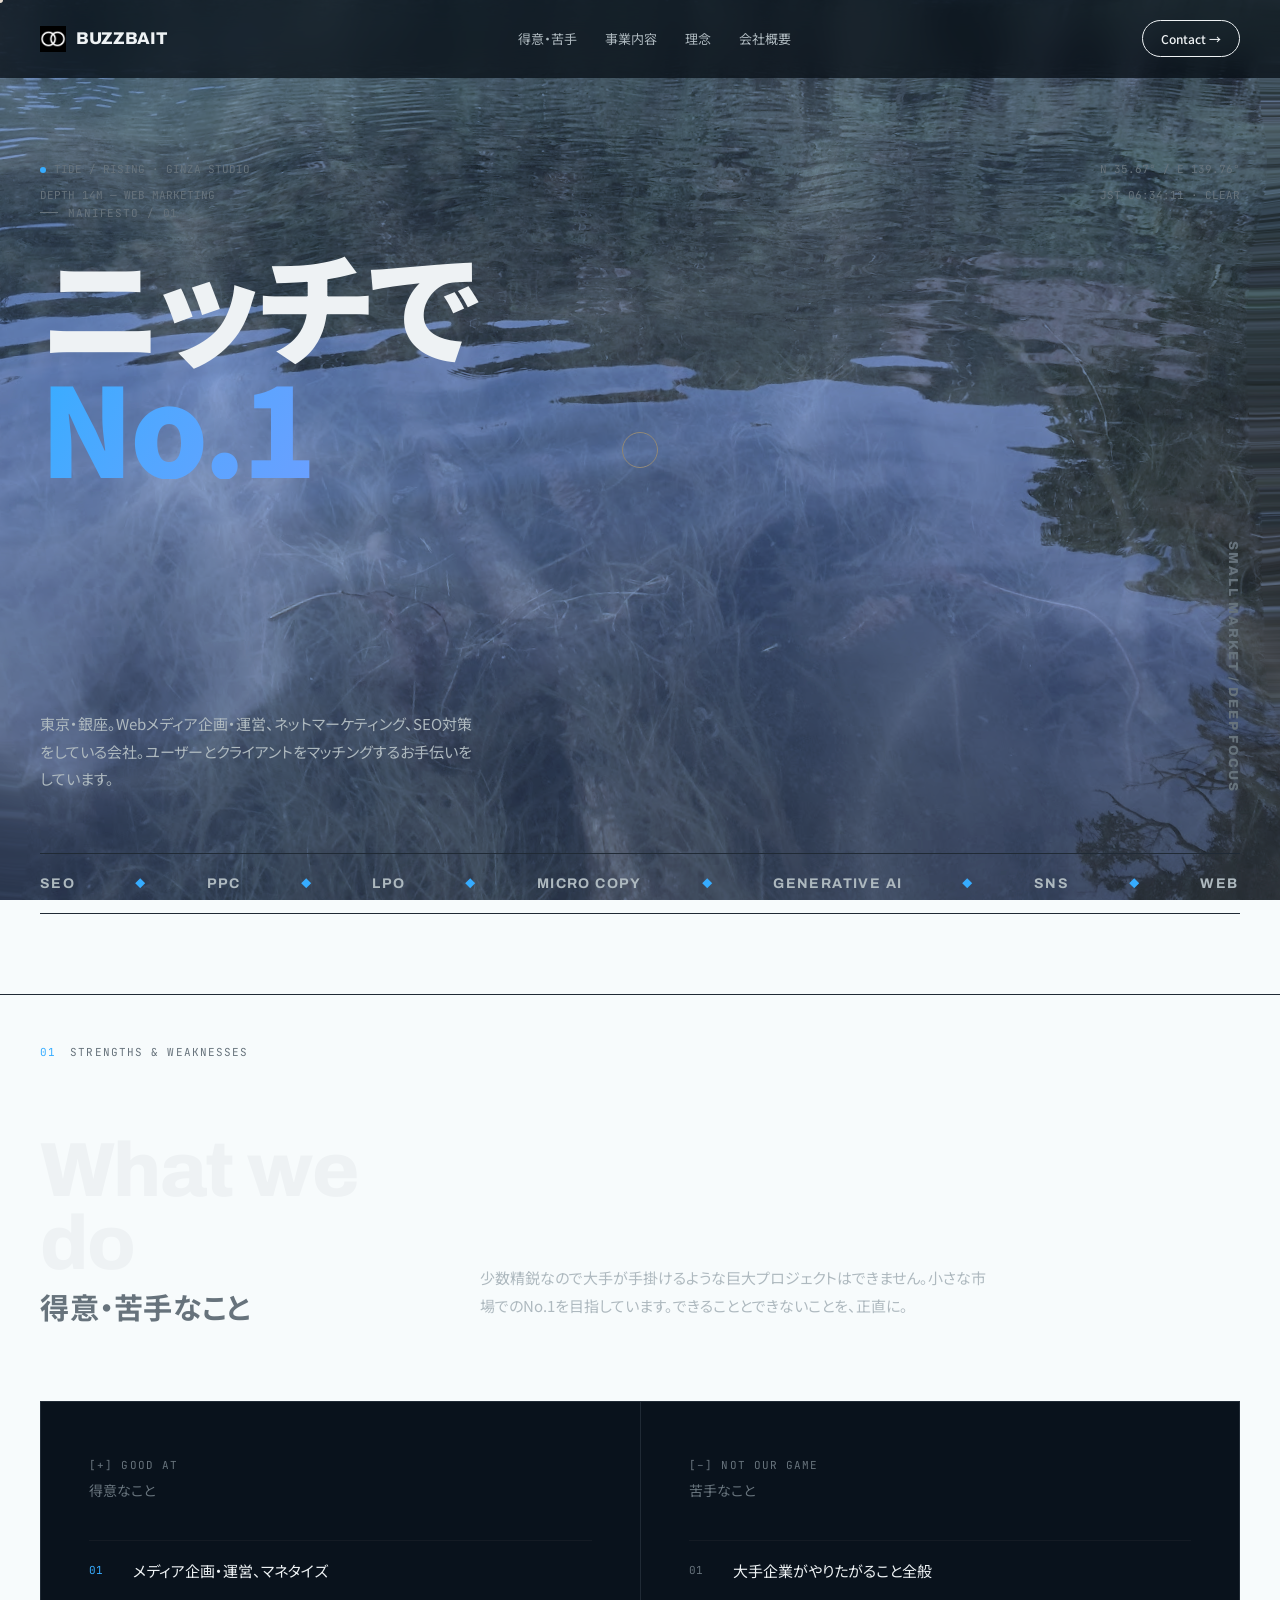
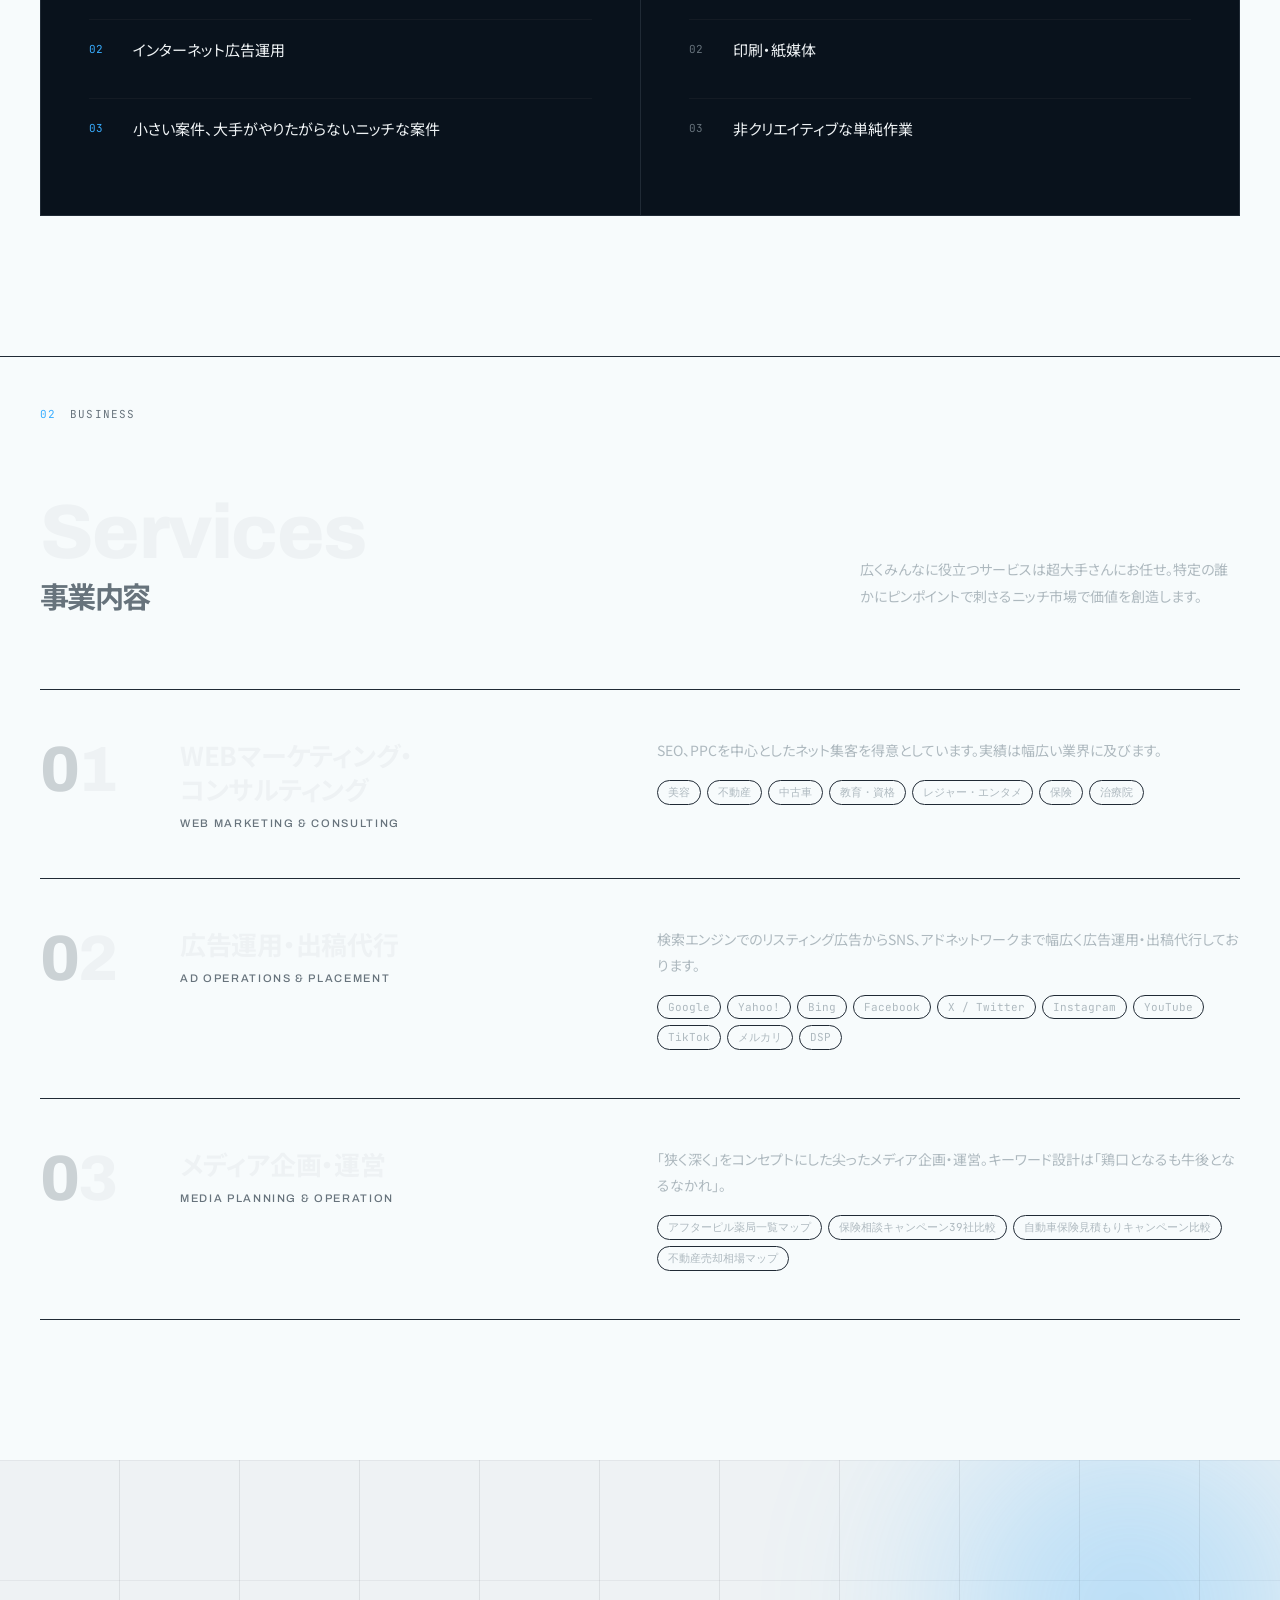
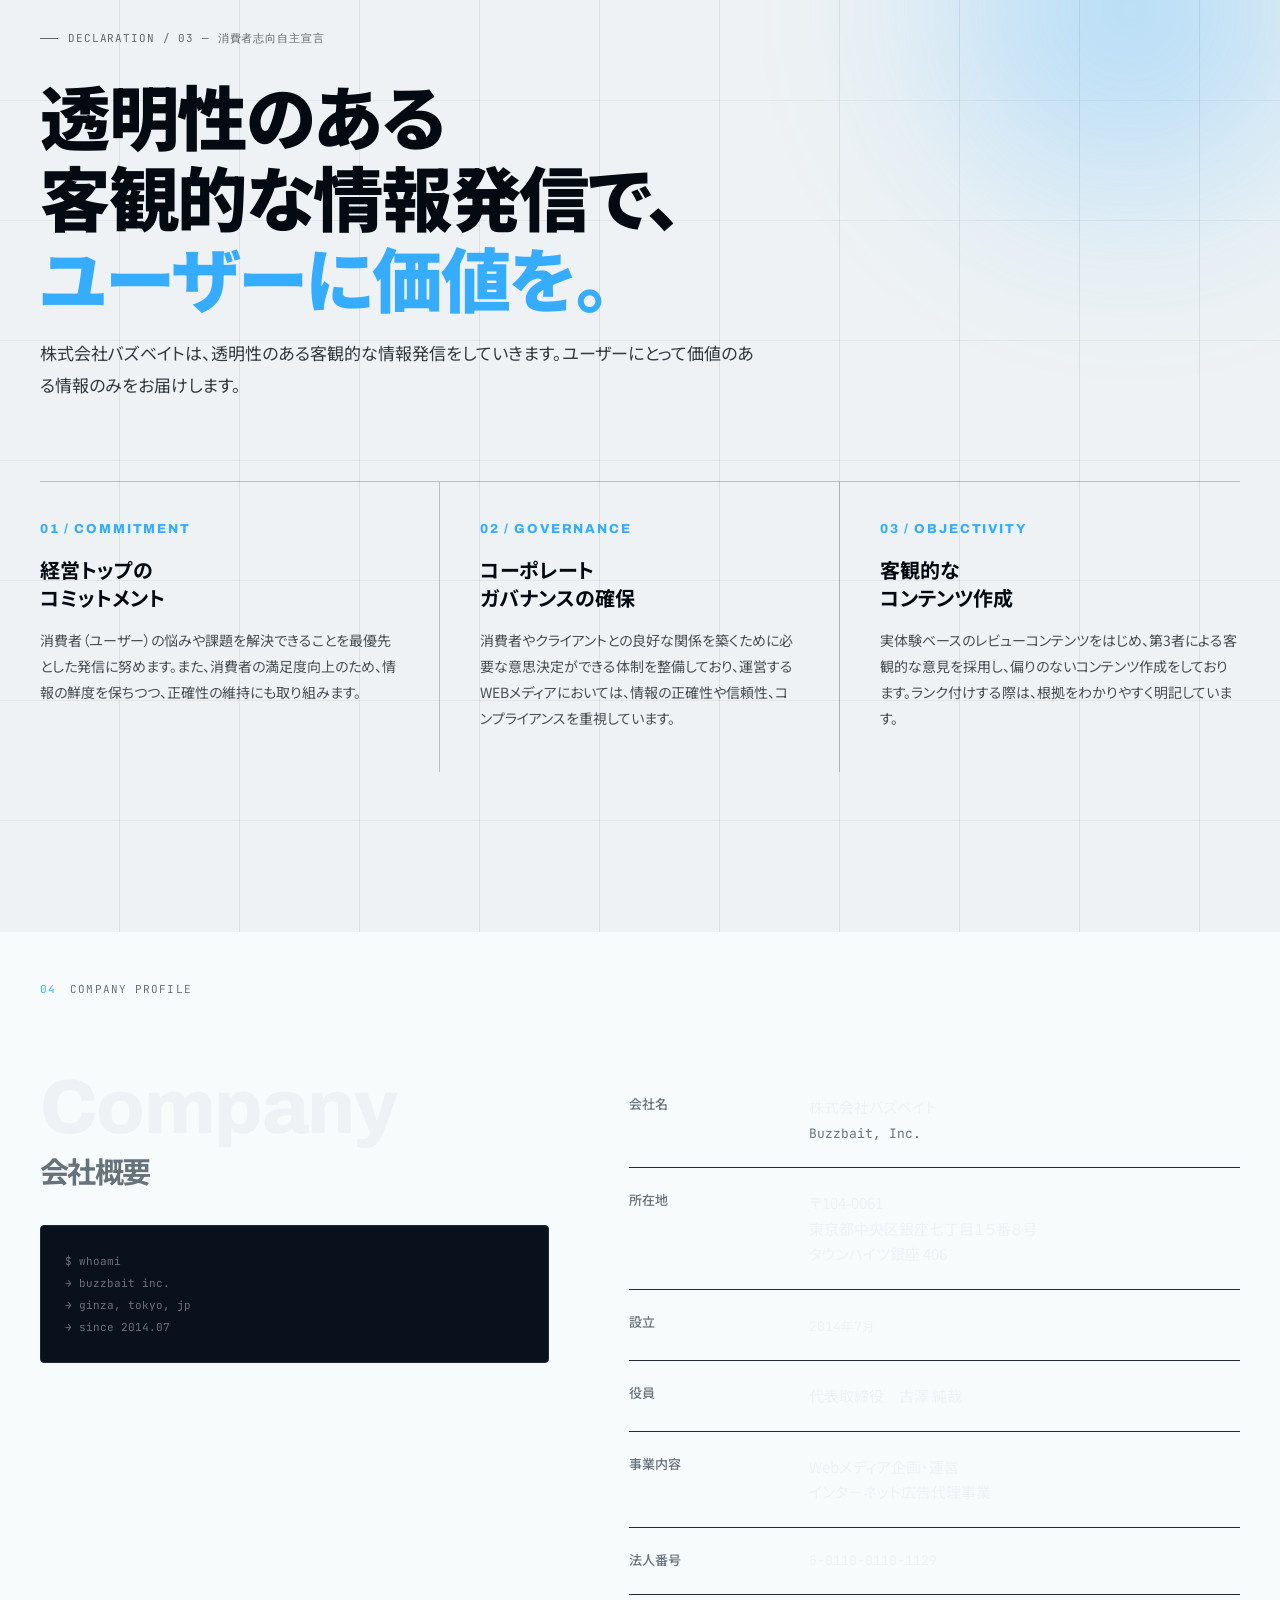
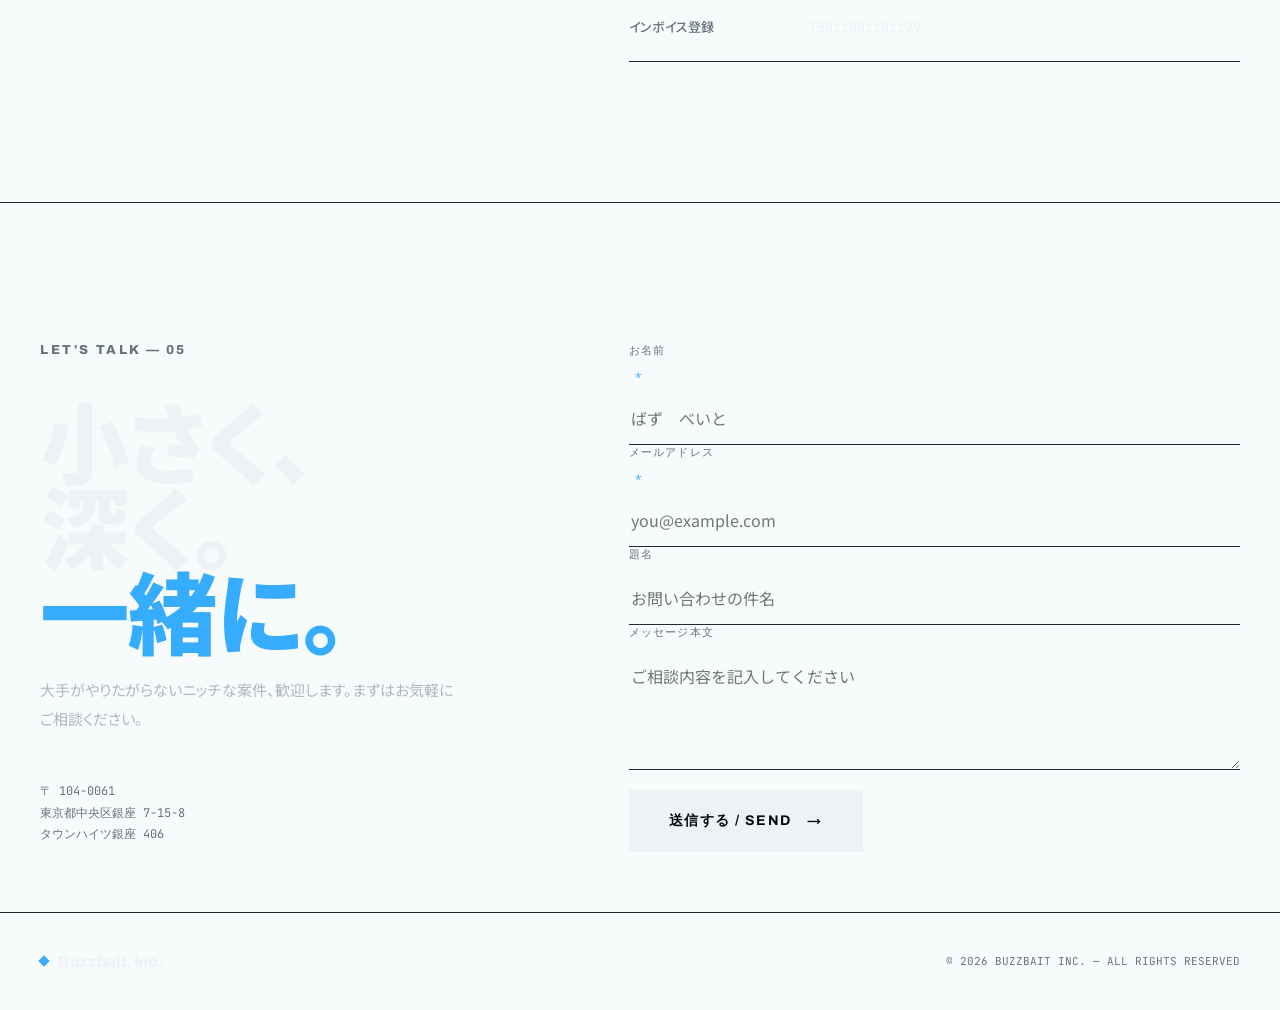
==== index.html @ 548328c2 "Wire contact form to Formspree endpoint maqabokr https://claude.ai/code/session_01EbtkpLdrrq4FCT3Zue" ====
<!doctype html>
<html lang="ja">
<head>
<meta charset="utf-8">
<meta name="viewport" content="width=device-width, initial-scale=1">
<title>株式会社バズベイト | ニッチでNo.1。— 銀座のWebマーケティング会社</title>
<meta name="description" content="株式会社バズベイト（buzzbait, inc.）は東京・銀座のWebマーケティング会社。SEO・PPC・ネット広告運用・メディア企画運営を中心に、大手が手掛けないニッチ市場での『No.1』を目指します。">
<meta name="keywords" content="株式会社バズベイト,buzzbait,Webマーケティング,SEO,PPC,ネット広告,メディア運営,銀座,東京">
<meta name="author" content="株式会社バズベイト">
<meta name="theme-color" content="#0b1738">
<meta name="format-detection" content="telephone=no">
<meta name="robots" content="index, follow">
<link rel="canonical" href="https://buzzbait.co.jp/">
<link rel="stylesheet" href="styles.css">
<link rel="icon" type="image/png" href="assets/favicon.png">
<link rel="apple-touch-icon" href="assets/favicon.png">

<!-- Open Graph / Twitter -->
<meta property="og:type" content="website">
<meta property="og:site_name" content="株式会社バズベイト">
<meta property="og:title" content="株式会社バズベイト | ニッチでNo.1。">
<meta property="og:description" content="東京・銀座のWebマーケティング会社。SEO・PPC・メディア企画運営でニッチ市場のNo.1を目指します。">
<meta property="og:url" content="https://buzzbait.co.jp/">
<meta property="og:image" content="https://buzzbait.co.jp/assets/og-image.png">
<meta property="og:image:width" content="1200">
<meta property="og:image:height" content="630">
<meta property="og:locale" content="ja_JP">
<meta name="twitter:card" content="summary_large_image">
<meta name="twitter:title" content="株式会社バズベイト | ニッチでNo.1。">
<meta name="twitter:description" content="東京・銀座のWebマーケティング会社。SEO・PPC・メディア企画運営でニッチ市場のNo.1を目指します。">
<meta name="twitter:image" content="https://buzzbait.co.jp/assets/og-image.png">

<!-- JSON-LD: Organization -->
<script type="application/ld+json">
{
  "@context": "https://schema.org",
  "@type": "Organization",
  "name": "株式会社バズベイト",
  "alternateName": "buzzbait, inc.",
  "url": "https://buzzbait.co.jp/",
  "logo": "https://buzzbait.co.jp/assets/favicon.png",
  "image": "https://buzzbait.co.jp/assets/og-image.png",
  "description": "東京・銀座のWebマーケティング会社。SEO・PPC・ネット広告運用・メディア企画運営を中心に、ニッチ市場でのNo.1を目指す。",
  "foundingDate": "2014-07",
  "address": {
    "@type": "PostalAddress",
    "streetAddress": "銀座7-15-8 タウンハイツ銀座 406",
    "addressLocality": "中央区",
    "addressRegion": "東京都",
    "postalCode": "104-0061",
    "addressCountry": "JP"
  }
}
</script>

<template id="__bundler_thumbnail" data-bg-color="#0b1738">
  <svg viewBox="0 0 1200 800" xmlns="http://www.w3.org/2000/svg">
    <rect width="1200" height="800" fill="#0b1738"/>
    <text x="600" y="380" text-anchor="middle" font-family="system-ui, sans-serif" font-weight="900" font-size="180" fill="#ffffff" letter-spacing="-6">ニッチで</text>
    <text x="600" y="560" text-anchor="middle" font-family="system-ui, sans-serif" font-weight="900" font-size="200" fill="#5b8cff" letter-spacing="-6">No.1</text>
    <rect x="540" y="620" width="120" height="4" fill="#5b8cff"/>
  </svg>
</template>
</head>
<body data-theme="blue" data-mode="light">

<!-- Water surface backdrop -->
<div class="backdrop"></div>
<canvas id="water"></canvas>

<script>
const TWEAK_DEFAULTS = /*EDITMODE-BEGIN*/{
  "theme": "blue",
  "mode": "dark"
}/*EDITMODE-END*/;
document.body.dataset.theme = TWEAK_DEFAULTS.theme;
document.body.dataset.mode = TWEAK_DEFAULTS.mode;
</script>

<!-- Cursor -->
<div class="cursor-dot" id="cursorDot"></div>
<div class="cursor-ring" id="cursorRing"></div>
<div class="progress" id="progress"></div>

<!-- Nav -->
<nav class="nav" id="nav">
  <a href="#" class="nav-brand" data-hover>
    <img src="assets/favicon.png" alt="" class="nav-logo">
    <span>BUZZBAIT</span>
  </a>
  <div class="nav-links">
    <a href="#strength" data-hover>得意・苦手</a>
    <a href="#business" data-hover>事業内容</a>
    <a href="#declaration" data-hover>理念</a>
    <a href="#company" data-hover>会社概要</a>
  </div>
  <a href="#contact" class="nav-cta" data-hover>Contact →</a>
</nav>

<!-- Hero -->
<section class="hero" id="top">
  <div class="hero-grid" id="heroGrid"></div>
  <div class="float-shape ring" style="top:18%;right:8%" data-speed="0.3"></div>
  <div class="float-shape plus" style="top:30%;left:6%;animation:floatY 8s ease-in-out infinite"></div>
  <div class="float-shape square" style="bottom:22%;right:14%;animation:spin 30s linear infinite" data-speed="0.5"></div>
  <div class="float-shape dot" style="top:70%;left:12%" data-speed="0.7"></div>

  <div class="hero-top">
    <div class="hero-meta">
      <div><span class="blink"></span>TIDE / RISING · GINZA STUDIO</div>
      <div style="margin-top:6px">DEPTH 14M — WEB MARKETING</div>
    </div>
    <div class="hero-meta" style="text-align:right">
      <div>N 35.67° / E 139.76°</div>
      <div style="margin-top:6px"><span id="clock">—</span> · CLEAR</div>
    </div>
  </div>

  <div class="hero-title-wrap">
    <h1 class="visually-hidden">株式会社バズベイト — ニッチでNo.1の銀座Webマーケティング会社</h1>
    <div class="eyebrow">MANIFESTO / 01</div>
    <div class="hero-title" aria-hidden="true">
      <span class="line"><span class="line-inner">ニッチで</span></span>
      <span class="line"><span class="line-inner"><span class="accent-mark">No.1</span></span></span>
    </div>
    <div class="hero-sub">
      <p>東京・銀座。Webメディア企画・運営、ネットマーケティング、SEO対策をしている会社。ユーザーとクライアントをマッチングするお手伝いをしています。</p>
      <div class="tag">SMALL MARKET / DEEP FOCUS</div>
    </div>
  </div>

  <div class="hero-marquee">
    <div class="marquee-track">
      <span>SEO</span><span>PPC</span><span>LPO</span><span>Micro Copy</span><span>Generative AI</span><span>SNS</span><span>Web Marketing</span><span>Media Planning</span><span>Content Strategy</span><span>Niche Market</span><span>SEO</span><span>PPC</span><span>LPO</span><span>Micro Copy</span><span>Generative AI</span><span>SNS</span><span>Web Marketing</span><span>Media Planning</span><span>Content Strategy</span><span>Niche Market</span>
    </div>
  </div>
</section>

<!-- Strength / Weakness -->
<section class="sw" id="strength">
  <div class="section-label"><span class="num">01</span><span>STRENGTHS &amp; WEAKNESSES</span></div>
  <div class="wrap">
    <div class="sw-head reveal">
      <h2>What we do<span class="jp">得意・苦手なこと</span></h2>
      <p class="sw-intro">少数精鋭なので大手が手掛けるような巨大プロジェクトはできません。小さな市場でのNo.1を目指しています。できることとできないことを、正直に。</p>
    </div>

    <div class="sw-grid reveal">
      <div class="sw-card good">
        <h3><span class="label">[+] GOOD AT</span></h3>
        <div class="jp-title">得意なこと</div>
        <ul>
          <li><span class="n">01</span><span>メディア企画・運営、マネタイズ</span></li>
          <li><span class="n">02</span><span>インターネット広告運用</span></li>
          <li><span class="n">03</span><span>小さい案件、大手がやりたがらないニッチな案件</span></li>
        </ul>
      </div>
      <div class="sw-card bad">
        <h3><span class="label">[–] NOT OUR GAME</span></h3>
        <div class="jp-title">苦手なこと</div>
        <ul>
          <li><span class="n">01</span><span>大手企業がやりたがること全般</span></li>
          <li><span class="n">02</span><span>印刷・紙媒体</span></li>
          <li><span class="n">03</span><span>非クリエイティブな単純作業</span></li>
        </ul>
      </div>
    </div>
  </div>
</section>

<!-- Business -->
<section class="biz" id="business">
  <div class="float-shape ring" style="top:15%;right:5%;width:180px;height:180px;animation:spin 40s linear infinite" data-speed="0.4"></div>
  <div class="float-shape plus" style="bottom:12%;left:8%;animation:floatY 10s ease-in-out infinite"></div>
  <div class="section-label"><span class="num">02</span><span>BUSINESS</span></div>
  <div class="wrap">
    <div class="biz-head reveal">
      <h2>Services<span class="jp">事業内容</span></h2>
      <p style="max-width:380px;font-size:14px;line-height:1.9;color:var(--fg-soft)">
        広くみんなに役立つサービスは超大手さんにお任せ。特定の誰かにピンポイントで刺さるニッチ市場で価値を創造します。
      </p>
    </div>

    <div class="biz-list">
      <div class="biz-item reveal" data-hover>
        <div class="biz-num">1</div>
        <div class="biz-title">WEBマーケティング・<br>コンサルティング<span class="en-sub">Web Marketing & Consulting</span></div>
        <div>
          <div class="biz-desc">SEO、PPCを中心としたネット集客を得意としています。実績は幅広い業界に及びます。</div>
          <div class="biz-tags">
            <span>美容</span><span>不動産</span><span>中古車</span><span>教育・資格</span><span>レジャー・エンタメ</span><span>保険</span><span>治療院</span>
          </div>
        </div>
      </div>

      <div class="biz-item reveal" data-hover>
        <div class="biz-num">2</div>
        <div class="biz-title">広告運用・出稿代行<span class="en-sub">Ad Operations & Placement</span></div>
        <div>
          <div class="biz-desc">検索エンジンでのリスティング広告からSNS、アドネットワークまで幅広く広告運用・出稿代行しております。</div>
          <div class="biz-tags">
            <span>Google</span><span>Yahoo!</span><span>Bing</span><span>Facebook</span><span>X / Twitter</span><span>Instagram</span><span>YouTube</span><span>TikTok</span><span>メルカリ</span><span>DSP</span>
          </div>
        </div>
      </div>

      <div class="biz-item reveal" data-hover>
        <div class="biz-num">3</div>
        <div class="biz-title">メディア企画・運営<span class="en-sub">Media Planning & Operation</span></div>
        <div>
          <div class="biz-desc">「狭く深く」をコンセプトにした尖ったメディア企画・運営。キーワード設計は<em style="font-style:normal">「鶏口となるも牛後となるなかれ」</em>。</div>
          <div class="biz-tags">
            <a class="biz-tag-link" href="https://afterpill-map.jp/" target="_blank" rel="noopener">アフターピル薬局一覧マップ</a><a class="biz-tag-link" href="https://hoken-soudan-campaign.jp/" target="_blank" rel="noopener">保険相談キャンペーン39社比較</a><a class="biz-tag-link" href="https://jidousha-hoken-campaign.jp/" target="_blank" rel="noopener">自動車保険見積もりキャンペーン比較</a><a class="biz-tag-link" href="https://baikyaku-soba-map.jp/" target="_blank" rel="noopener">不動産売却相場マップ</a>
          </div>
        </div>
      </div>
    </div>
  </div>
</section>

<!-- Declaration -->
<section class="decl" id="declaration">
  <div class="decl-blob"></div>
  <div class="decl-lines"></div>
  <div class="wrap" style="position:relative;z-index:2">
    <div class="eyebrow decl-eyebrow">DECLARATION / 03 — 消費者志向自主宣言</div>
    <h2>透明性のある<br>客観的な情報発信で、<br><em>ユーザーに価値を。</em></h2>
    <p class="decl-lead">株式会社バズベイトは、透明性のある客観的な情報発信をしていきます。ユーザーにとって価値のある情報のみをお届けします。</p>

    <div class="decl-grid">
      <div class="decl-item reveal">
        <div class="num">01 / COMMITMENT</div>
        <h3>経営トップの<br>コミットメント</h3>
        <p>消費者（ユーザー）の悩みや課題を解決できることを最優先とした発信に努めます。また、消費者の満足度向上のため、情報の鮮度を保ちつつ、正確性の維持にも取り組みます。</p>
      </div>
      <div class="decl-item reveal">
        <div class="num">02 / GOVERNANCE</div>
        <h3>コーポレート<br>ガバナンスの確保</h3>
        <p>消費者やクライアントとの良好な関係を築くために必要な意思決定ができる体制を整備しており、運営するWEBメディアにおいては、情報の正確性や信頼性、コンプライアンスを重視しています。</p>
      </div>
      <div class="decl-item reveal">
        <div class="num">03 / OBJECTIVITY</div>
        <h3>客観的な<br>コンテンツ作成</h3>
        <p>実体験ベースのレビューコンテンツをはじめ、第3者による客観的な意見を採用し、偏りのないコンテンツ作成をしております。ランク付けする際は、根拠をわかりやすく明記しています。</p>
      </div>
    </div>
  </div>
</section>

<!-- Company -->
<section class="comp" id="company">
  <div class="section-label"><span class="num">04</span><span>COMPANY PROFILE</span></div>
  <div class="comp-left">
    <h2>Company<span class="jp">会社概要</span></h2>
    <div class="comp-mono">
      $ whoami<br>
      → buzzbait inc.<br>
      → ginza, tokyo, jp<br>
      → since 2014.07
    </div>
  </div>
  <div class="comp-right">
    <table class="comp-table">
      <tr><th>会社名</th><td>株式会社バズベイト<br><span class="en-code" style="color:var(--fg-mute)">Buzzbait, Inc.</span></td></tr>
      <tr><th>所在地</th><td>〒104-0061<br>東京都中央区銀座七丁目１５番８号<br>タウンハイツ銀座 406</td></tr>
      <tr><th>設立</th><td><span class="en-code">2014年7月</span></td></tr>
      <tr><th>役員</th><td>代表取締役　古澤 純哉</td></tr>
      <tr><th>事業内容</th><td>Webメディア企画・運営<br>インターネット広告代理事業</td></tr>
      <tr><th>法人番号</th><td class="en-code">5-0110-0110-1129</td></tr>
      <tr><th>インボイス登録</th><td class="en-code">T5011001101129</td></tr>
    </table>
  </div>
</section>

<!-- Contact -->
<section class="contact" id="contact">
  <div class="contact-inner">
    <div class="contact-left">
      <div class="en-kicker">LET'S TALK — 05</div>
      <h2>小さく、<br>深く。<br><em>一緒に。</em></h2>
      <p>大手がやりたがらないニッチな案件、歓迎します。まずはお気軽にご相談ください。</p>
      <div class="address">
        〒 104-0061<br>
        東京都中央区銀座 7-15-8<br>
        タウンハイツ銀座 406
      </div>
    </div>
    <div class="contact-right">
      <form id="contactForm" class="row" action="https://formspree.io/f/maqabokr" method="POST">
        <label>お名前<span class="req">*</span><input type="text" name="name" required placeholder="ばず　べいと"></label>
        <label>メールアドレス<span class="req">*</span><input type="email" name="email" required placeholder="you@example.com"></label>
        <label>題名<input type="text" name="subject" placeholder="お問い合わせの件名"></label>
        <label>メッセージ本文<textarea name="message" placeholder="ご相談内容を記入してください"></textarea></label>
        <button type="submit" data-hover><span>送信する / Send</span><span class="arrow">→</span></button>
      </form>
    </div>
  </div>
</section>

<footer>
  <div class="f-brand"><span class="dot"></span>Buzzbait, Inc.</div>
  <div class="f-meta">© 2026 BUZZBAIT INC. — ALL RIGHTS RESERVED</div>
</footer>

<!-- Tweaks Panel -->
<div class="tweaks" id="tweaks">
  <h4>Tweaks <span class="close" id="tweakClose">✕</span></h4>
  <div class="group">
    <div class="group-title">Color Theme</div>
    <div class="theme-swatches">
      <button class="theme-swatch active" data-theme="blue" data-hover>
        <div class="sw-color" style="background:oklch(0.55 0.16 245)"></div>
        Blue
      </button>
      <button class="theme-swatch" data-theme="teal" data-hover>
        <div class="sw-color" style="background:oklch(0.6 0.13 190)"></div>
        Teal
      </button>
      <button class="theme-swatch" data-theme="graphite" data-hover>
        <div class="sw-color" style="background:oklch(0.78 0.17 130)"></div>
        Lime
      </button>
    </div>
  </div>
  <div class="group">
    <div class="group-title">Mode</div>
    <div class="mode-toggle">
      <button class="active" data-mode="light" data-hover>Light</button>
      <button data-mode="dark" data-hover>Dark</button>
    </div>
  </div>
</div>

<script>
// Cursor follow
const dot = document.getElementById('cursorDot');
const ring = document.getElementById('cursorRing');
let mx = innerWidth/2, my = innerHeight/2, rx = mx, ry = my;
addEventListener('mousemove', e => {
  mx = e.clientX; my = e.clientY;
  dot.style.transform = `translate(${mx}px, ${my}px) translate(-50%,-50%)`;
});
function tick() {
  rx += (mx - rx) * 0.18;
  ry += (my - ry) * 0.18;
  ring.style.transform = `translate(${rx}px, ${ry}px) translate(-50%,-50%)`;
  requestAnimationFrame(tick);
}
tick();
document.addEventListener('mouseover', e => {
  if (e.target.closest('[data-hover]')) ring.classList.add('hover');
});
document.addEventListener('mouseout', e => {
  if (e.target.closest('[data-hover]')) ring.classList.remove('hover');
});

// Nav scrolled state + progress + parallax
const nav = document.getElementById('nav');
const progress = document.getElementById('progress');
const heroGrid = document.getElementById('heroGrid');
const parallaxEls = document.querySelectorAll('[data-speed]');
addEventListener('scroll', () => {
  nav.classList.toggle('scrolled', scrollY > 20);
  const p = scrollY / (document.body.scrollHeight - innerHeight);
  progress.style.transform = `scaleX(${p})`;
  if (heroGrid) heroGrid.style.transform = `translateY(${scrollY * 0.3}px)`;
  parallaxEls.forEach(el => {
    const s = parseFloat(el.dataset.speed) || 0.3;
    el.style.transform = `translateY(${-scrollY * s}px)`;
  });
}, { passive: true });

// Mouse parallax for blobs
const blobs = document.querySelectorAll('.blob');
addEventListener('mousemove', e => {
  const nx = (e.clientX / innerWidth - 0.5);
  const ny = (e.clientY / innerHeight - 0.5);
  blobs.forEach((b, i) => {
    const depth = (i + 1) * 30;
    b.style.translate = `${nx * depth}px ${ny * depth}px`;
  });
});

// ====== Photo-realistic water surface (WebGL) ======
const canvas = document.getElementById('water');
let gl = canvas.getContext('webgl', { alpha: false, premultipliedAlpha: false, preserveDrawingBuffer: false })
       || canvas.getContext('experimental-webgl', { alpha: false, premultipliedAlpha: false, preserveDrawingBuffer: false });
if (!gl) {
  console.warn('WebGL unavailable — using static gradient backdrop');
  canvas.style.display = 'none';
}
if (gl) {
let W = innerWidth, H = innerHeight;

// Mouse + ripple sources for shader
let mouseX = -9999, mouseY = -9999, prevMX = -9999, prevMY = -9999;
const MAX_RIPPLES = 8;
const ripples = [];
function spawnRipple(x, y, strength = 1) {
  ripples.push({ x, y, t: 0, life: 2.5, strength });
  if (ripples.length > MAX_RIPPLES) ripples.shift();
}
let lastSpawn = 0;
addEventListener('mousemove', e => {
  mouseX = e.clientX; mouseY = e.clientY;
  const now = performance.now();
  const d = Math.hypot(e.clientX - prevMX, e.clientY - prevMY);
  if (now - lastSpawn > 130 && d > 6) {
    spawnRipple(e.clientX, e.clientY, Math.min(1, d / 40));
    lastSpawn = now;
  }
  prevMX = e.clientX; prevMY = e.clientY;
}, { passive: true });
addEventListener('mouseleave', () => { mouseX = mouseY = -9999; });
addEventListener('click', e => spawnRipple(e.clientX, e.clientY, 1.6));

// Ambient drops
setInterval(() => {
  if (Math.random() < 0.35) spawnRipple(Math.random() * W, Math.random() * H, 0.3 + Math.random() * 0.3);
}, 1400);

const vsSrc = `
attribute vec2 a;
void main(){ gl_Position = vec4(a, 0.0, 1.0); }
`;

const fsSrc = `
precision highp float;
uniform vec2 uRes;
uniform float uTime;
uniform vec2 uMouse;
uniform vec3 uTint;
uniform float uTintAmount;
uniform float uDarken;
uniform sampler2D uTex;
uniform vec3 uRipples[8];

float hash(vec2 p){ return fract(sin(dot(p, vec2(127.1, 311.7))) * 43758.5453); }
float noise(vec2 p){
  vec2 i = floor(p), f = fract(p);
  float a = hash(i), b = hash(i + vec2(1.0, 0.0));
  float c = hash(i + vec2(0.0, 1.0)), d = hash(i + vec2(1.0, 1.0));
  vec2 u = f*f*(3.0-2.0*f);
  return mix(a, b, u.x) + (c - a) * u.y * (1.0 - u.x) + (d - b) * u.x * u.y;
}
float fbm(vec2 p){
  float v = 0.0, a = 0.5;
  for (int i=0; i<4; i++){ v += a*noise(p); p *= 2.02; a *= 0.5; }
  return v;
}

void main(){
  vec2 uv = gl_FragCoord.xy / uRes.xy;
  vec2 p = (gl_FragCoord.xy - 0.5 * uRes) / min(uRes.x, uRes.y);

  // multi-scale water undulation (domain-warped fbm + slow swell)
  vec2 q = p * 1.3;
  vec2 swirl1 = vec2(
    fbm(q + vec2(uTime * 0.035, 0.0)),
    fbm(q + vec2(0.0, uTime * 0.03) + 17.3)
  );
  vec2 q2 = p * 3.0 + swirl1 * 0.7;
  vec2 swirl2 = vec2(
    fbm(q2 + vec2(uTime * 0.08, uTime * 0.02)),
    fbm(q2 + vec2(uTime * 0.025, uTime * 0.09) + 5.3)
  ) - 0.5;
  float swellX = sin(p.y * 2.2 + uTime * 0.18) + sin(p.y * 4.8 - uTime * 0.11) * 0.4;
  float swellY = cos(p.x * 1.7 - uTime * 0.14) + cos(p.x * 4.2 + uTime * 0.09) * 0.4;
  vec2 flow = swirl2 * 0.055 + vec2(swellX * 0.018, swellY * 0.014);

  // Ripple displacement
  vec2 rippleDisp = vec2(0.0);
  float rippleHi = 0.0;
  for (int i = 0; i < 8; i++){
    vec2 rp = uRipples[i].xy;
    float rt = uRipples[i].z;
    if (rt <= 0.0 || rt >= 2.5) continue;
    vec2 rpUv = (rp - 0.5 * uRes) / min(uRes.x, uRes.y);
    vec2 d = p - rpUv;
    float dist = length(d);
    float radius = rt * 0.3;
    float band = abs(dist - radius);
    float decay = 1.0 - rt / 2.5;
    float wave = sin((dist - radius) * 32.0) * exp(-band * 22.0);
    rippleDisp += normalize(d + vec2(0.0001)) * wave * 0.011 * decay;
    rippleHi += exp(-band * 28.0) * decay * 0.4;
  }

  // Sample photo with displacement (cover-fit)
  float aspect = uRes.x / uRes.y;
  vec2 tuv = uv;
  float texAspect = 1.333;
  if (aspect > texAspect) {
    float h = texAspect / aspect;
    tuv.y = (uv.y - 0.5) * h + 0.5;
  } else {
    float w = aspect / texAspect;
    tuv.x = (uv.x - 0.5) * w + 0.5;
  }
  tuv += flow + rippleDisp * 0.6;
  tuv = clamp(tuv, 0.001, 0.999);

  vec3 col = texture2D(uTex, tuv).rgb;

  // Brand tint
  float lum = dot(col, vec3(0.299, 0.587, 0.114));
  vec3 tinted = mix(col, uTint * (lum * 1.4 + 0.1), uTintAmount);
  col = tinted;

  // Darken for text legibility
  col *= uDarken;

  // Ripple specular
  col += vec3(1.0, 1.0, 1.0) * rippleHi * 0.25;

  // Cursor light pool
  vec2 mp = (uMouse - 0.5 * uRes) / min(uRes.x, uRes.y);
  float md = distance(p, mp);
  col += vec3(0.9, 0.95, 1.0) * exp(-md * 6.0) * 0.08;

  // vignette
  float vig = smoothstep(1.5, 0.5, length(p));
  col *= mix(0.78, 1.0, vig);

  gl_FragColor = vec4(col, 1.0);
}
`;

function compile(type, src){
  const s = gl.createShader(type);
  gl.shaderSource(s, src);
  gl.compileShader(s);
  if (!gl.getShaderParameter(s, gl.COMPILE_STATUS)) console.error(gl.getShaderInfoLog(s));
  return s;
}
const program = gl.createProgram();
gl.attachShader(program, compile(gl.VERTEX_SHADER, vsSrc));
gl.attachShader(program, compile(gl.FRAGMENT_SHADER, fsSrc));
gl.linkProgram(program);
gl.useProgram(program);

const buf = gl.createBuffer();
gl.bindBuffer(gl.ARRAY_BUFFER, buf);
gl.bufferData(gl.ARRAY_BUFFER, new Float32Array([-1,-1, 1,-1, -1,1, -1,1, 1,-1, 1,1]), gl.STATIC_DRAW);
const a = gl.getAttribLocation(program, 'a');
gl.enableVertexAttribArray(a);
gl.vertexAttribPointer(a, 2, gl.FLOAT, false, 0, 0);

const uRes = gl.getUniformLocation(program, 'uRes');
const uTime = gl.getUniformLocation(program, 'uTime');
const uMouse = gl.getUniformLocation(program, 'uMouse');
const uTint = gl.getUniformLocation(program, 'uTint');
const uTintAmount = gl.getUniformLocation(program, 'uTintAmount');
const uDarken = gl.getUniformLocation(program, 'uDarken');
const uTex = gl.getUniformLocation(program, 'uTex');
const uRipples = gl.getUniformLocation(program, 'uRipples');

// Load photo texture (Unsplash pool — top-down water)
const tex = gl.createTexture();
gl.bindTexture(gl.TEXTURE_2D, tex);
// 1x1 placeholder (deep blue) until image loads
gl.texImage2D(gl.TEXTURE_2D, 0, gl.RGBA, 1, 1, 0, gl.RGBA, gl.UNSIGNED_BYTE, new Uint8Array([20, 60, 100, 255]));
gl.texParameteri(gl.TEXTURE_2D, gl.TEXTURE_WRAP_S, gl.CLAMP_TO_EDGE);
gl.texParameteri(gl.TEXTURE_2D, gl.TEXTURE_WRAP_T, gl.CLAMP_TO_EDGE);
gl.texParameteri(gl.TEXTURE_2D, gl.TEXTURE_MIN_FILTER, gl.LINEAR);
gl.texParameteri(gl.TEXTURE_2D, gl.TEXTURE_MAG_FILTER, gl.LINEAR);

const img = new Image();
img.onload = () => {
  gl.bindTexture(gl.TEXTURE_2D, tex);
  gl.pixelStorei(gl.UNPACK_FLIP_Y_WEBGL, true);
  gl.texImage2D(gl.TEXTURE_2D, 0, gl.RGBA, gl.RGBA, gl.UNSIGNED_BYTE, img);
};
img.onerror = (e) => console.warn('water photo failed', e);
img.src = 'assets/water-main.jpg';

function resizeCanvas(){
  W = innerWidth; H = innerHeight;
  const dpr = Math.min(devicePixelRatio, 2);
  canvas.width = W * dpr;
  canvas.height = H * dpr;
  canvas.style.width = W + 'px';
  canvas.style.height = H + 'px';
  gl.viewport(0, 0, canvas.width, canvas.height);
}
resizeCanvas();
addEventListener('resize', resizeCanvas);

function getPalette(){
  const dark = document.body.dataset.mode === 'dark';
  const theme = document.body.dataset.theme;
  if (dark) {
    if (theme === 'teal')   return { tint:[0.3,0.7,0.75], amount:0.55, darken:0.6 };
    if (theme === 'graphite') return { tint:[0.5,0.7,0.4], amount:0.5, darken:0.6 };
    return { tint:[0.35,0.55,0.95], amount:0.5, darken:0.6 };
  }
  if (theme === 'teal')   return { tint:[0.35,0.7,0.75], amount:0.45, darken:0.7 };
  if (theme === 'graphite') return { tint:[0.55,0.7,0.45], amount:0.45, darken:0.7 };
  return { tint:[0.35,0.55,0.9],  amount:0.45, darken:0.65 };
}

let lastT = 0;
function render(now){
  const t = now * 0.001;
  const dt = Math.min(0.05, (now - lastT) * 0.001 || 0.016);
  lastT = now;

  // Update ripple times
  for (let i = ripples.length - 1; i >= 0; i--){
    ripples[i].t += dt;
    if (ripples[i].t >= ripples[i].life) ripples.splice(i, 1);
  }
  const rippleData = new Float32Array(24);
  for (let i = 0; i < 8; i++){
    if (i < ripples.length){
      rippleData[i*3] = ripples[i].x * Math.min(devicePixelRatio, 2);
      rippleData[i*3+1] = (H - ripples[i].y) * Math.min(devicePixelRatio, 2);
      rippleData[i*3+2] = ripples[i].t;
    }
  }

  const pal = getPalette();
  gl.uniform2f(uRes, canvas.width, canvas.height);
  gl.uniform1f(uTime, t);
  gl.uniform2f(uMouse, mouseX * Math.min(devicePixelRatio, 2), (H - mouseY) * Math.min(devicePixelRatio, 2));
  gl.uniform3fv(uTint, pal.tint);
  gl.uniform1f(uTintAmount, pal.amount);
  gl.uniform1f(uDarken, pal.darken);
  gl.activeTexture(gl.TEXTURE0);
  gl.bindTexture(gl.TEXTURE_2D, tex);
  gl.uniform1i(uTex, 0);
  gl.uniform3fv(uRipples, rippleData);

  gl.clearColor(0.05, 0.15, 0.25, 1.0);
  gl.clear(gl.COLOR_BUFFER_BIT);
  gl.drawArrays(gl.TRIANGLES, 0, 6);
  requestAnimationFrame(render);
}
requestAnimationFrame(render);
} // end if (gl)

// Reveal on scroll
if ('IntersectionObserver' in window) {
  const io = new IntersectionObserver(entries => {
    entries.forEach(e => { if (e.isIntersecting) e.target.classList.add('in'); });
  }, { threshold: 0.15 });
  document.querySelectorAll('.reveal').forEach(el => io.observe(el));
} else {
  document.querySelectorAll('.reveal').forEach(el => el.classList.add('in'));
}

// Clock
function updateClock(){
  const d = new Date();
  document.getElementById('clock').textContent =
    `JST ${String(d.getHours()).padStart(2,'0')}:${String(d.getMinutes()).padStart(2,'0')}:${String(d.getSeconds()).padStart(2,'0')}`;
}
updateClock(); setInterval(updateClock, 1000);

// Contact form (Formspree)
const contactForm = document.getElementById('contactForm');
if (contactForm) {
  contactForm.addEventListener('submit', async (e) => {
    e.preventDefault();
    const btn = contactForm.querySelector('button');
    const original = btn.innerHTML;
    btn.disabled = true;
    btn.innerHTML = '<span>送信中…</span>';
    try {
      const res = await fetch(contactForm.action, {
        method: 'POST',
        body: new FormData(contactForm),
        headers: { Accept: 'application/json' }
      });
      if (res.ok) {
        btn.innerHTML = '<span>送信されました ✓</span>';
        contactForm.reset();
      } else {
        btn.innerHTML = '<span>送信エラー — もう一度</span>';
        btn.disabled = false;
      }
    } catch {
      btn.innerHTML = '<span>送信エラー — もう一度</span>';
      btn.disabled = false;
    }
  });
}

// Smooth scroll
document.querySelectorAll('a[href^="#"]').forEach(a => {
  a.addEventListener('click', e => {
    const id = a.getAttribute('href');
    if (id.length > 1) {
      const t = document.querySelector(id);
      if (t) { e.preventDefault(); t.scrollIntoView({behavior:'smooth', block:'start'}); }
    }
  });
});

// ====== Tweaks ======
const tweaks = document.getElementById('tweaks');

function applyTheme(theme){
  document.body.dataset.theme = theme;
  document.querySelectorAll('.theme-swatch').forEach(b =>
    b.classList.toggle('active', b.dataset.theme === theme));
}
function applyMode(mode){
  document.body.dataset.mode = mode;
  document.querySelectorAll('.mode-toggle button').forEach(b =>
    b.classList.toggle('active', b.dataset.mode === mode));
}

document.querySelectorAll('.theme-swatch').forEach(b => {
  b.addEventListener('click', () => {
    applyTheme(b.dataset.theme);
    window.parent.postMessage({type:'__edit_mode_set_keys', edits:{theme:b.dataset.theme}}, '*');
  });
});
document.querySelectorAll('.mode-toggle button').forEach(b => {
  b.addEventListener('click', () => {
    applyMode(b.dataset.mode);
    window.parent.postMessage({type:'__edit_mode_set_keys', edits:{mode:b.dataset.mode}}, '*');
  });
});
document.getElementById('tweakClose').addEventListener('click', () => {
  tweaks.classList.remove('active');
});

// Set initial state
applyTheme(TWEAK_DEFAULTS.theme);
applyMode(TWEAK_DEFAULTS.mode);

// Tweaks host protocol
window.addEventListener('message', e => {
  if (!e.data || !e.data.type) return;
  if (e.data.type === '__activate_edit_mode') tweaks.classList.add('active');
  if (e.data.type === '__deactivate_edit_mode') tweaks.classList.remove('active');
});
window.parent.postMessage({type:'__edit_mode_available'}, '*');
</script>

</body>
</html>
---- styles.css ----
/* buzzbait renewal — cool corporate */
@import url('https://fonts.googleapis.com/css2?family=Noto+Sans+JP:wght@300;400;500;700;900&family=Archivo:wght@400;500;600;700;800;900&family=JetBrains+Mono:wght@400;500&display=swap');

.visually-hidden {
  position: absolute;
  width: 1px; height: 1px;
  padding: 0; margin: -1px;
  overflow: hidden;
  clip: rect(0, 0, 0, 0);
  white-space: nowrap;
  border: 0;
}

:root {
  /* cool / blue (default) */
  --bg: oklch(0.985 0.004 230);
  --bg-soft: oklch(0.965 0.006 230);
  --fg: oklch(0.18 0.035 250);
  --fg-soft: oklch(0.38 0.025 250);
  --fg-mute: oklch(0.62 0.015 250);
  --line: oklch(0.88 0.015 240);
  --line-soft: oklch(0.93 0.01 240);
  --accent: oklch(0.55 0.16 245);
  --accent-ink: oklch(0.98 0.005 230);
  --accent-soft: oklch(0.92 0.04 245);
  --surface: oklch(1 0 0);
  --grid-dot: oklch(0.88 0.012 240);
}

[data-theme="teal"] {
  --bg: oklch(0.985 0.006 180);
  --bg-soft: oklch(0.96 0.012 180);
  --fg: oklch(0.2 0.04 200);
  --fg-soft: oklch(0.4 0.025 200);
  --fg-mute: oklch(0.62 0.015 200);
  --line: oklch(0.87 0.02 190);
  --line-soft: oklch(0.93 0.015 190);
  --accent: oklch(0.6 0.13 190);
  --accent-ink: oklch(0.99 0.005 180);
  --accent-soft: oklch(0.92 0.04 190);
  --surface: oklch(1 0 0);
  --grid-dot: oklch(0.87 0.02 190);
}

[data-theme="graphite"] {
  --bg: oklch(0.97 0.002 250);
  --bg-soft: oklch(0.94 0.004 250);
  --fg: oklch(0.16 0.01 250);
  --fg-soft: oklch(0.38 0.01 250);
  --fg-mute: oklch(0.58 0.008 250);
  --line: oklch(0.85 0.006 250);
  --line-soft: oklch(0.92 0.004 250);
  --accent: oklch(0.78 0.17 130);
  --accent-ink: oklch(0.18 0.02 250);
  --accent-soft: oklch(0.93 0.06 130);
  --surface: oklch(1 0 0);
  --grid-dot: oklch(0.85 0.006 250);
}

[data-mode="dark"] {
  --bg: oklch(0.14 0.02 250);
  --bg-soft: oklch(0.18 0.025 250);
  --fg: oklch(0.96 0.005 230);
  --fg-soft: oklch(0.78 0.015 230);
  --fg-mute: oklch(0.55 0.02 240);
  --line: oklch(0.28 0.025 250);
  --line-soft: oklch(0.22 0.02 250);
  --accent: oklch(0.72 0.16 245);
  --accent-ink: oklch(0.14 0.02 250);
  --accent-soft: oklch(0.26 0.06 245);
  --surface: oklch(0.18 0.025 250);
  --grid-dot: oklch(0.26 0.02 250);
}
[data-mode="dark"][data-theme="teal"] {
  --accent: oklch(0.78 0.13 190);
  --accent-soft: oklch(0.28 0.05 190);
}
[data-mode="dark"][data-theme="graphite"] {
  --bg: oklch(0.13 0.005 250);
  --bg-soft: oklch(0.17 0.005 250);
  --accent: oklch(0.82 0.18 130);
  --accent-ink: oklch(0.13 0.005 250);
  --accent-soft: oklch(0.24 0.05 130);
}

.nav, section, footer { position: relative; z-index: 1; }
* { box-sizing: border-box; margin: 0; padding: 0; }

html {
  background: var(--bg);
  color: var(--fg);
}
html, body {
  font-family: 'Noto Sans JP', system-ui, sans-serif;
  font-weight: 400;
  -webkit-font-smoothing: antialiased;
  font-feature-settings: "palt";
  transition: color 0.4s ease;
}
body {
  background: transparent;
  color: var(--fg);
}

body {
  overflow-x: hidden;
  cursor: none;
  position: relative;
}

/* ============ Water surface backdrop ============ */
.backdrop {
  position: fixed;
  inset: 0;
  z-index: -2;
  pointer-events: none;
  overflow: hidden;
  background:
    radial-gradient(ellipse at 50% 100%, color-mix(in oklch, var(--accent) 22%, var(--bg)) 0%, var(--bg) 70%),
    linear-gradient(180deg, var(--bg) 0%, color-mix(in oklch, var(--accent) 8%, var(--bg)) 100%);
}
.backdrop canvas { display: none; }
canvas#particles { display: none; }

/* Water surface canvas — fullscreen */
canvas#water {
  position: fixed;
  inset: 0;
  width: 100vw;
  height: 100vh;
  z-index: -1;
  pointer-events: none;
  filter: contrast(1.05) saturate(1.1);
}

/* Subtle horizon glow */
.water-glow {
  position: fixed;
  inset: 0;
  z-index: -1;
  pointer-events: none;
  background:
    radial-gradient(ellipse 70% 50% at 50% 50%, color-mix(in oklch, var(--accent) 15%, transparent), transparent 70%),
    radial-gradient(ellipse 50% 40% at 80% 80%, color-mix(in oklch, var(--accent) 12%, transparent), transparent 70%);
  mix-blend-mode: screen;
  opacity: 0.5;
}
[data-mode="dark"] .water-glow { opacity: 0.4; }

.blob, .grid-overlay, .caustics { display: none !important; }

.float-shape { display: none !important; }
.blob {
  position: absolute;
  width: 900px;
  height: 900px;
  border-radius: 50%;
  filter: blur(120px);
  opacity: 0.45;
  mix-blend-mode: normal;
  will-change: transform;
}
[data-mode="dark"] .blob { opacity: 0.55; filter: blur(140px); }
.blob-1 {
  background: radial-gradient(ellipse, var(--accent), transparent 60%);
  top: -250px; left: -250px;
  width: 1100px; height: 700px;
  opacity: 0.35;
  animation: tideA 26s ease-in-out infinite;
}
.blob-2 {
  background: radial-gradient(ellipse, color-mix(in oklch, var(--accent) 70%, oklch(0.78 0.12 200)), transparent 60%);
  bottom: -350px; right: -200px;
  width: 1200px; height: 800px;
  opacity: 0.32;
  animation: tideB 32s ease-in-out infinite;
}
.blob-3 {
  background: radial-gradient(ellipse, color-mix(in oklch, var(--accent) 50%, oklch(0.85 0.1 220)), transparent 60%);
  top: 40%; left: 40%;
  width: 900px; height: 600px;
  opacity: 0.25;
  animation: tideC 38s ease-in-out infinite;
}
@keyframes tideA {
  0%, 100% { transform: translate(0, 0) scaleX(1) scaleY(1); }
  50% { transform: translate(120px, 60px) scaleX(1.15) scaleY(0.92); }
}
@keyframes tideB {
  0%, 100% { transform: translate(0, 0) scaleX(1) scaleY(1); }
  50% { transform: translate(-140px, -80px) scaleX(0.9) scaleY(1.1); }
}
@keyframes tideC {
  0%, 100% { transform: translate(-50%, -50%) scaleX(1) scaleY(1); }
  50% { transform: translate(-45%, -55%) scaleX(1.1) scaleY(0.9); }
}

/* Horizontal ripple lines — water surface */
.grid-overlay {
  position: fixed;
  inset: -10% -5%;
  background-image:
    repeating-linear-gradient(0deg,
      transparent 0px, transparent 38px,
      color-mix(in oklch, var(--accent) 35%, transparent) 38px,
      color-mix(in oklch, var(--accent) 35%, transparent) 39px,
      transparent 39px, transparent 80px,
      color-mix(in oklch, var(--accent) 18%, transparent) 80px,
      color-mix(in oklch, var(--accent) 18%, transparent) 81px);
  opacity: 0.4;
  z-index: -1;
  pointer-events: none;
  mask-image: radial-gradient(ellipse at center, black 20%, transparent 85%);
  -webkit-mask-image: radial-gradient(ellipse at center, black 20%, transparent 85%);
  will-change: transform;
  filter: blur(0.4px);
}
[data-mode="dark"] .grid-overlay { opacity: 0.55; }

/* Caustic light beams */
.caustics {
  position: fixed;
  inset: 0;
  z-index: -1;
  pointer-events: none;
  background:
    radial-gradient(ellipse 60% 40% at 20% 20%, color-mix(in oklch, var(--accent) 30%, transparent), transparent 70%),
    radial-gradient(ellipse 50% 30% at 80% 60%, color-mix(in oklch, var(--accent) 22%, transparent), transparent 70%);
  filter: blur(40px);
  mix-blend-mode: screen;
  opacity: 0.6;
  animation: caustics 14s ease-in-out infinite;
}
@keyframes caustics {
  0%, 100% { transform: translate(0,0) scale(1); }
  50% { transform: translate(40px, -30px) scale(1.1); }
}

/* Floating geometric shapes */
.float-shape {
  position: absolute;
  pointer-events: none;
  will-change: transform;
}
.float-shape.ring {
  width: 120px; height: 120px;
  border: 1px solid var(--accent);
  border-radius: 50%;
  opacity: 0.4;
}
.float-shape.square {
  width: 80px; height: 80px;
  border: 1px solid var(--fg);
  opacity: 0.25;
}
.float-shape.dot {
  width: 12px; height: 12px;
  border-radius: 50%;
  background: var(--accent);
}
.float-shape.plus {
  width: 32px; height: 32px;
  opacity: 0.4;
}
.float-shape.plus::before, .float-shape.plus::after {
  content: '';
  position: absolute;
  background: var(--accent);
}
.float-shape.plus::before { left: 50%; top: 0; width: 1px; height: 100%; transform: translateX(-50%); }
.float-shape.plus::after { top: 50%; left: 0; height: 1px; width: 100%; transform: translateY(-50%); }

@keyframes floatY {
  0%, 100% { transform: translateY(0) rotate(0deg); }
  50% { transform: translateY(-40px) rotate(180deg); }
}
@keyframes spin {
  to { transform: rotate(360deg); }
}

@media (max-width: 900px) { body { cursor: auto; } }

a { color: inherit; text-decoration: none; }

.mono { font-family: 'JetBrains Mono', monospace; font-weight: 400; }
.en { font-family: 'Archivo', 'Noto Sans JP', sans-serif; letter-spacing: -0.01em; }

/* ============ Cursor ============ */
.cursor-dot, .cursor-ring {
  position: fixed;
  top: 0; left: 0;
  pointer-events: none;
  z-index: 9999;
  mix-blend-mode: difference;
}
.cursor-dot {
  width: 6px; height: 6px;
  background: oklch(1 0 0);
  border-radius: 50%;
  transform: translate(-50%, -50%);
}
.cursor-ring {
  width: 36px; height: 36px;
  border: 1px solid oklch(1 0 0 / 0.7);
  border-radius: 50%;
  transform: translate(-50%, -50%);
  transition: width 0.25s ease, height 0.25s ease, opacity 0.2s ease;
}
.cursor-ring.hover {
  width: 72px; height: 72px;
  background: oklch(1 0 0 / 0.08);
}
@media (max-width: 900px) { .cursor-dot, .cursor-ring { display: none; } }

/* ============ Nav ============ */
.nav {
  position: fixed;
  top: 0; left: 0; right: 0;
  z-index: 80;
  padding: 20px 40px;
  display: flex;
  justify-content: space-between;
  align-items: center;
  backdrop-filter: blur(14px);
  background: color-mix(in oklch, var(--bg) 72%, transparent);
  border-bottom: 1px solid transparent;
  transition: border-color 0.3s ease, background 0.3s ease;
}
.nav.scrolled { border-bottom-color: var(--line); }
.nav-brand {
  display: flex;
  align-items: center;
  gap: 10px;
  font-family: 'Archivo', sans-serif;
  font-weight: 800;
  font-size: 17px;
  letter-spacing: -0.02em;
}
.nav-brand .nav-logo {
  width: 26px;
  height: 26px;
  object-fit: contain;
}
[data-mode="dark"] .nav-brand .nav-logo { filter: invert(1); }
.nav-links {
  display: flex;
  gap: 28px;
  align-items: center;
  font-size: 13px;
  color: var(--fg-soft);
}
.nav-links a {
  position: relative;
  padding: 4px 0;
  transition: color 0.2s;
}
.nav-links a:hover { color: var(--fg); }
.nav-links a::after {
  content: '';
  position: absolute; left: 0; bottom: -2px;
  width: 0; height: 1px;
  background: var(--fg);
  transition: width 0.3s ease;
}
.nav-links a:hover::after { width: 100%; }
.nav-cta {
  padding: 9px 18px;
  border: 1px solid var(--fg);
  border-radius: 999px;
  font-size: 12px;
  font-weight: 500;
  color: var(--fg);
  transition: all 0.2s;
}
.nav-cta:hover { background: var(--fg); color: var(--bg); }
@media (max-width: 900px) {
  .nav-links { display: none; }
  .nav { padding: 16px 20px; }
}

/* ============ Section basics ============ */
section {
  position: relative;
  padding: 140px 40px;
}
@media (max-width: 900px) { section { padding: 100px 20px; } }

.wrap {
  max-width: 1280px;
  margin: 0 auto;
}

.eyebrow {
  display: inline-flex;
  align-items: center;
  gap: 10px;
  font-family: 'JetBrains Mono', monospace;
  font-size: 11px;
  letter-spacing: 0.08em;
  text-transform: uppercase;
  color: var(--fg-mute);
  margin-bottom: 28px;
}
.eyebrow::before {
  content: '';
  width: 18px; height: 1px;
  background: var(--fg-mute);
}

.section-label {
  position: absolute;
  top: 50px; left: 40px;
  font-family: 'JetBrains Mono', monospace;
  font-size: 11px;
  letter-spacing: 0.1em;
  color: var(--fg-mute);
  display: flex;
  gap: 14px;
  align-items: center;
}
.section-label .num { color: var(--accent); }
@media (max-width: 900px) { .section-label { left: 20px; } }

/* ============ Hero ============ */
.hero {
  min-height: 100vh;
  min-height: 100svh;
  padding: 160px 40px 80px;
  overflow: hidden;
  display: flex;
  flex-direction: column;
  justify-content: space-between;
  position: relative;
}
.hero-grid { display: none; }
.hero-title {
  position: relative;
}
.hero-title .accent-mark {
  background: linear-gradient(120deg, var(--accent), color-mix(in oklch, var(--accent) 50%, oklch(0.7 0.2 310)));
  -webkit-background-clip: text;
  background-clip: text;
  -webkit-text-fill-color: transparent;
  background-size: 200% 200%;
  animation: gradShift 6s ease-in-out infinite;
}
@keyframes gradShift {
  0%, 100% { background-position: 0% 50%; }
  50% { background-position: 100% 50%; }
}

.hero-top {
  display: flex;
  justify-content: space-between;
  align-items: flex-start;
  position: relative;
  z-index: 2;
  max-width: 1280px;
  margin: 0 auto;
  width: 100%;
}
.hero-meta {
  font-family: 'JetBrains Mono', monospace;
  font-size: 11px;
  color: var(--fg-mute);
  line-height: 1.8;
}
.hero-meta .blink {
  display: inline-block;
  width: 6px; height: 6px;
  background: var(--accent);
  border-radius: 50%;
  margin-right: 8px;
  animation: blink 1.2s ease-in-out infinite;
  vertical-align: middle;
}
@keyframes blink { 50% { opacity: 0.3; } }

.hero-title-wrap {
  flex: 1;
  position: relative;
  z-index: 2;
  max-width: 1280px;
  margin: 0 auto;
  width: 100%;
  display: flex;
  flex-direction: column;
  justify-content: center;
}

.hero-title {
  font-family: 'Noto Sans JP', sans-serif;
  font-weight: 900;
  font-size: clamp(40px, 9.6vw, 157px);
  line-height: 0.88;
  letter-spacing: -0.03em;
  color: var(--fg);
  position: relative;
}
.hero-title .line {
  display: block;
  overflow: hidden;
  padding-bottom: 0.12em;
}
.hero-title .line-inner {
  display: inline-block;
  animation: slideUp 1.1s cubic-bezier(0.22, 1, 0.36, 1) both;
}
.hero-title .line:nth-child(2) .line-inner { animation-delay: 0.08s; }
@keyframes slideUp {
  from { transform: translateY(110%); }
  to { transform: translateY(0); }
}
.hero-title .line-inner { animation-fill-mode: forwards; }
.hero-title .accent-mark {
  display: inline-block;
  position: relative;
}

.hero-sub {
  display: flex;
  justify-content: space-between;
  align-items: flex-end;
  margin-top: 48px;
  gap: 60px;
  opacity: 0;
  animation: fadeUp 1s ease 1.2s both;
}
@keyframes fadeUp { from { opacity: 0; transform: translateY(20px); } to { opacity: 1; transform: translateY(0); } }

.hero-sub p {
  max-width: 440px;
  font-size: 15px;
  line-height: 1.85;
  color: var(--fg-soft);
}
.hero-sub .tag {
  font-family: 'Archivo', sans-serif;
  font-weight: 800;
  font-size: 13px;
  letter-spacing: 0.15em;
  text-transform: uppercase;
  color: var(--fg-mute);
  writing-mode: vertical-rl;
  text-orientation: mixed;
  align-self: flex-start;
}

.hero-marquee {
  margin-top: 60px;
  border-top: 1px solid var(--line);
  border-bottom: 1px solid var(--line);
  overflow: hidden;
  display: flex;
  position: relative;
  z-index: 2;
  padding: 22px 0;
}
.marquee-track {
  display: flex;
  gap: 60px;
  animation: marquee 40s linear infinite;
  white-space: nowrap;
  flex-shrink: 0;
}
.marquee-track span {
  font-family: 'Archivo', sans-serif;
  font-weight: 700;
  font-size: 14px;
  letter-spacing: 0.1em;
  text-transform: uppercase;
  color: var(--fg-soft);
  display: inline-flex;
  align-items: center;
  gap: 60px;
}
.marquee-track span::after {
  content: '◆';
  color: var(--accent);
  font-size: 10px;
}
@keyframes marquee {
  from { transform: translateX(0); }
  to { transform: translateX(-50%); }
}

/* ============ Strength/Weakness ============ */
.sw {
  background: transparent;
  border-top: 1px solid var(--line);
  border-bottom: 1px solid var(--line);
  position: relative;
  overflow: hidden;
}
.sw-head {
  display: grid;
  grid-template-columns: 1fr 2fr;
  gap: 60px;
  align-items: end;
  margin-bottom: 80px;
}
.sw-head h2 {
  font-family: 'Archivo', sans-serif;
  font-weight: 800;
  font-size: clamp(44px, 6vw, 88px);
  line-height: 0.95;
  letter-spacing: -0.02em;
}
.sw-head h2 .jp {
  display: block;
  font-family: 'Noto Sans JP', sans-serif;
  font-weight: 700;
  font-size: 0.38em;
  letter-spacing: 0.02em;
  color: var(--fg-mute);
  margin-top: 12px;
}
.sw-intro {
  font-size: 15px;
  line-height: 1.9;
  color: var(--fg-soft);
  max-width: 520px;
}
.sw-grid {
  display: grid;
  grid-template-columns: 1fr 1fr;
  gap: 0;
  border: 1px solid var(--line);
  background: var(--surface);
}
.sw-card {
  padding: 56px 48px;
  position: relative;
}
.sw-card + .sw-card { border-left: 1px solid var(--line); }
.sw-card h3 {
  display: flex;
  align-items: baseline;
  gap: 16px;
  font-family: 'Archivo', sans-serif;
  font-weight: 700;
  font-size: 32px;
  letter-spacing: -0.01em;
  margin-bottom: 8px;
}
.sw-card h3 .label {
  font-family: 'JetBrains Mono', monospace;
  font-size: 11px;
  font-weight: 400;
  color: var(--fg-mute);
  letter-spacing: 0.1em;
}
.sw-card .jp-title {
  font-size: 14px;
  color: var(--fg-mute);
  margin-bottom: 40px;
}
.sw-card.good h3 { color: var(--accent); }
.sw-card ul { list-style: none; display: flex; flex-direction: column; gap: 18px; }
.sw-card li {
  display: flex;
  gap: 16px;
  align-items: flex-start;
  padding: 18px 0;
  border-top: 1px solid var(--line-soft);
  font-size: 15px;
  line-height: 1.6;
  transition: padding-left 0.3s ease;
}
.sw-card li:hover { padding-left: 8px; }
.sw-card li .n {
  font-family: 'JetBrains Mono', monospace;
  font-size: 11px;
  color: var(--fg-mute);
  min-width: 28px;
  padding-top: 3px;
}
.sw-card.good li .n { color: var(--accent); }

@media (max-width: 900px) {
  .sw-head { grid-template-columns: 1fr; gap: 30px; }
  .sw-grid { grid-template-columns: 1fr; }
  .sw-card + .sw-card { border-left: 0; border-top: 1px solid var(--line); }
  .sw-card { padding: 40px 28px; }
}

/* ============ Business ============ */
.biz { background: transparent; position: relative; overflow: hidden; }
.biz-head {
  display: flex;
  justify-content: space-between;
  align-items: end;
  margin-bottom: 80px;
  flex-wrap: wrap;
  gap: 30px;
}
.biz-head h2 {
  font-family: 'Archivo', sans-serif;
  font-weight: 800;
  font-size: clamp(44px, 6vw, 88px);
  line-height: 0.95;
  letter-spacing: -0.02em;
}
.biz-head h2 .jp {
  display: block;
  font-family: 'Noto Sans JP', sans-serif;
  font-weight: 700;
  font-size: 0.38em;
  color: var(--fg-mute);
  margin-top: 12px;
}
.biz-list {
  display: flex;
  flex-direction: column;
  border-top: 1px solid var(--line);
}
.biz-item {
  display: grid;
  grid-template-columns: 100px 1.5fr 2fr;
  gap: 40px;
  align-items: start;
  padding: 48px 0;
  border-bottom: 1px solid var(--line);
  position: relative;
  transition: padding 0.4s ease;
}
.biz-item:hover {
  padding-left: 16px;
}
.biz-item:hover .biz-title { color: var(--accent); }

.biz-num {
  font-family: 'Archivo', sans-serif;
  font-weight: 800;
  font-size: 64px;
  line-height: 1;
  color: var(--fg);
  letter-spacing: -0.03em;
  font-feature-settings: "tnum";
}
.biz-num::before {
  content: '0';
  color: var(--fg-mute);
  opacity: 0.3;
}
.biz-title {
  font-size: 26px;
  font-weight: 700;
  line-height: 1.3;
  letter-spacing: -0.01em;
  transition: color 0.3s;
}
.biz-title .en-sub {
  display: block;
  font-family: 'Archivo', sans-serif;
  font-weight: 500;
  font-size: 11px;
  letter-spacing: 0.15em;
  color: var(--fg-mute);
  margin-top: 10px;
  text-transform: uppercase;
}
.biz-desc {
  font-size: 14px;
  line-height: 1.85;
  color: var(--fg-soft);
}
.biz-tags {
  display: flex;
  flex-wrap: wrap;
  gap: 6px;
  margin-top: 16px;
}
.biz-tags span,
.biz-tags .biz-tag-link {
  font-family: 'JetBrains Mono', monospace;
  font-size: 11px;
  padding: 4px 10px;
  border: 1px solid var(--line);
  border-radius: 999px;
  color: var(--fg-soft);
  text-decoration: none;
}
.biz-tags .biz-tag-link:hover {
  color: var(--fg);
  border-color: var(--fg);
}
@media (max-width: 900px) {
  .biz-item { grid-template-columns: 60px 1fr; gap: 20px; }
  .biz-num { font-size: 40px; }
  .biz-item > :nth-child(3) { grid-column: 1 / -1; }
}

/* ============ Declaration ============ */
.decl {
  background: var(--fg);
  color: var(--bg);
  padding: 160px 40px;
  position: relative;
  overflow: hidden;
}
.decl .decl-blob {
  position: absolute;
  width: 600px; height: 600px;
  border-radius: 50%;
  background: radial-gradient(circle, var(--accent), transparent 65%);
  opacity: 0.4;
  filter: blur(80px);
  top: -150px; right: -150px;
  animation: blobA 18s ease-in-out infinite;
}
.decl .decl-lines {
  position: absolute;
  inset: 0;
  background-image: repeating-linear-gradient(90deg, transparent, transparent 119px, color-mix(in oklch, var(--bg) 8%, transparent) 119px, color-mix(in oklch, var(--bg) 8%, transparent) 120px);
  pointer-events: none;
}
.decl::before {
  content: '';
  position: absolute;
  inset: 0;
  background-image: linear-gradient(var(--bg) 1px, transparent 1px);
  background-size: 100% 120px;
  opacity: 0.05;
}
.decl-eyebrow { color: color-mix(in oklch, var(--bg) 60%, transparent); }
.decl-eyebrow::before { background: color-mix(in oklch, var(--bg) 60%, transparent); }
.decl h2 {
  font-family: 'Noto Sans JP', sans-serif;
  font-weight: 900;
  font-size: clamp(40px, 5.5vw, 80px);
  line-height: 1.15;
  letter-spacing: -0.02em;
  margin-bottom: 20px;
  max-width: 960px;
}
.decl h2 em {
  font-style: normal;
  color: var(--accent);
  position: relative;
}
.decl-lead {
  font-size: 17px;
  line-height: 1.9;
  color: color-mix(in oklch, var(--bg) 80%, transparent);
  max-width: 720px;
  margin-bottom: 80px;
}
.decl-grid {
  display: grid;
  grid-template-columns: repeat(3, 1fr);
  gap: 0;
  border-top: 1px solid color-mix(in oklch, var(--bg) 22%, transparent);
}
.decl-item {
  padding: 40px 40px 40px 0;
  border-right: 1px solid color-mix(in oklch, var(--bg) 22%, transparent);
  position: relative;
}
.decl-item:last-child { border-right: 0; padding-right: 0; }
.decl-item:not(:first-child) { padding-left: 40px; }
.decl-item .num {
  font-family: 'Archivo', sans-serif;
  font-weight: 800;
  font-size: 13px;
  letter-spacing: 0.15em;
  color: var(--accent);
  margin-bottom: 20px;
}
.decl-item h3 {
  font-size: 20px;
  font-weight: 700;
  margin-bottom: 16px;
  line-height: 1.4;
}
.decl-item p {
  font-size: 14px;
  line-height: 1.85;
  color: color-mix(in oklch, var(--bg) 70%, transparent);
}

@media (max-width: 900px) {
  .decl-grid { grid-template-columns: 1fr; }
  .decl-item { padding: 32px 0 !important; border-right: 0; border-bottom: 1px solid color-mix(in oklch, var(--bg) 22%, transparent); }
  .decl-item:last-child { border-bottom: 0; }
}

/* ============ Company ============ */
.comp {
  background: transparent;
  display: grid;
  grid-template-columns: 1fr 1.2fr;
  gap: 80px;
  align-items: start;
}
.comp-left h2 {
  font-family: 'Archivo', sans-serif;
  font-weight: 800;
  font-size: clamp(44px, 6vw, 88px);
  line-height: 0.95;
  letter-spacing: -0.02em;
}
.comp-left h2 .jp {
  display: block;
  font-family: 'Noto Sans JP', sans-serif;
  font-weight: 700;
  font-size: 0.38em;
  color: var(--fg-mute);
  margin-top: 12px;
}
.comp-mono {
  font-family: 'JetBrains Mono', monospace;
  font-size: 11px;
  color: var(--fg-mute);
  margin-top: 40px;
  line-height: 2;
  padding: 24px;
  border: 1px solid var(--line);
  border-radius: 4px;
  background: var(--bg-soft);
}
.comp-table {
  width: 100%;
  border-collapse: collapse;
  font-size: 15px;
}
.comp-table tr {
  border-bottom: 1px solid var(--line);
  transition: background 0.2s;
}
.comp-table tr:hover { background: var(--bg-soft); }
.comp-table th {
  text-align: left;
  padding: 22px 0;
  width: 180px;
  color: var(--fg-mute);
  font-weight: 500;
  font-size: 13px;
  vertical-align: top;
}
.comp-table td {
  padding: 22px 0;
  line-height: 1.7;
}
.comp-table .en-code {
  font-family: 'JetBrains Mono', monospace;
  font-size: 13px;
}
@media (max-width: 900px) {
  .comp { grid-template-columns: 1fr; gap: 40px; padding-top: 100px; }
  .comp-table th { width: 110px; font-size: 12px; }
}

/* ============ Contact ============ */
.contact {
  background: transparent;
  border-top: 1px solid var(--line);
  padding: 140px 40px 60px;
  position: relative;
  overflow: hidden;
}
.contact-inner {
  max-width: 1280px;
  margin: 0 auto;
  display: grid;
  grid-template-columns: 1fr 1.2fr;
  gap: 80px;
}
.contact-left h2 {
  font-family: 'Noto Sans JP', sans-serif;
  font-weight: 900;
  font-size: clamp(48px, 7vw, 100px);
  line-height: 0.95;
  letter-spacing: -0.02em;
  margin-bottom: 24px;
}
.contact-left h2 em {
  font-style: normal;
  color: var(--accent);
}
.contact-left .en-kicker {
  font-family: 'Archivo', sans-serif;
  font-weight: 800;
  font-size: 13px;
  letter-spacing: 0.2em;
  color: var(--fg-mute);
  margin-bottom: 40px;
  text-transform: uppercase;
}
.contact-left p {
  font-size: 15px;
  line-height: 1.9;
  color: var(--fg-soft);
  max-width: 420px;
}
.contact-left .address {
  margin-top: 48px;
  font-family: 'JetBrains Mono', monospace;
  font-size: 12px;
  color: var(--fg-mute);
  line-height: 1.8;
}

form .row { display: flex; flex-direction: column; gap: 28px; }
form label {
  display: flex;
  flex-direction: column;
  gap: 10px;
  font-family: 'JetBrains Mono', monospace;
  font-size: 11px;
  letter-spacing: 0.1em;
  color: var(--fg-mute);
  text-transform: uppercase;
}
form .req { color: var(--accent); margin-left: 6px; }
form input, form textarea {
  background: transparent;
  border: 0;
  border-bottom: 1px solid var(--line);
  padding: 14px 2px;
  font-family: 'Noto Sans JP', sans-serif;
  font-size: 16px;
  color: var(--fg);
  outline: none;
  transition: border-color 0.2s;
}
form input:focus, form textarea:focus { border-bottom-color: var(--accent); }
form textarea { resize: vertical; min-height: 120px; }
form button {
  margin-top: 20px;
  padding: 22px 40px;
  background: var(--fg);
  color: var(--bg);
  border: 0;
  font-family: 'Archivo', sans-serif;
  font-weight: 700;
  font-size: 14px;
  letter-spacing: 0.1em;
  text-transform: uppercase;
  cursor: none;
  display: inline-flex;
  align-items: center;
  justify-content: space-between;
  gap: 16px;
  transition: all 0.2s;
}
form button:hover { background: var(--accent); color: var(--accent-ink); }
form button .arrow {
  transition: transform 0.25s ease;
}
form button:hover .arrow { transform: translateX(8px); }

@media (max-width: 900px) {
  .contact-inner { grid-template-columns: 1fr; gap: 60px; }
}

/* ============ Footer ============ */
footer {
  background: transparent;
  padding: 40px;
  border-top: 1px solid var(--line);
  display: flex;
  justify-content: space-between;
  align-items: center;
  flex-wrap: wrap;
  gap: 20px;
}
footer .f-brand {
  font-family: 'Archivo', sans-serif;
  font-weight: 800;
  letter-spacing: -0.02em;
  display: flex;
  align-items: center;
  gap: 10px;
}
footer .f-brand .dot {
  width: 8px; height: 8px;
  background: var(--accent);
  transform: rotate(45deg);
}
footer .f-meta {
  font-family: 'JetBrains Mono', monospace;
  font-size: 11px;
  color: var(--fg-mute);
}

/* ============ Tweaks panel ============ */
.tweaks {
  position: fixed;
  bottom: 24px;
  right: 24px;
  width: 280px;
  background: var(--surface);
  border: 1px solid var(--line);
  border-radius: 12px;
  padding: 20px;
  z-index: 100;
  font-size: 13px;
  box-shadow: 0 20px 60px -20px oklch(0.2 0.04 250 / 0.2);
  display: none;
}
.tweaks.active { display: block; }
.tweaks h4 {
  font-family: 'Archivo', sans-serif;
  font-weight: 700;
  font-size: 12px;
  letter-spacing: 0.15em;
  text-transform: uppercase;
  color: var(--fg-mute);
  margin-bottom: 14px;
  display: flex;
  justify-content: space-between;
  align-items: center;
}
.tweaks h4 .close {
  cursor: none;
  font-size: 14px;
  color: var(--fg-mute);
  line-height: 1;
  padding: 4px;
}
.tweaks .group { margin-bottom: 18px; }
.tweaks .group:last-child { margin-bottom: 0; }
.tweaks .group-title {
  font-size: 11px;
  color: var(--fg-mute);
  margin-bottom: 10px;
  font-family: 'JetBrains Mono', monospace;
  text-transform: uppercase;
  letter-spacing: 0.1em;
}
.theme-swatches {
  display: flex;
  gap: 8px;
}
.theme-swatch {
  flex: 1;
  padding: 10px 8px;
  border: 1px solid var(--line);
  border-radius: 6px;
  display: flex;
  flex-direction: column;
  align-items: center;
  gap: 6px;
  font-size: 10px;
  cursor: none;
  transition: all 0.2s;
  background: transparent;
  color: var(--fg);
  font-family: 'JetBrains Mono', monospace;
}
.theme-swatch:hover { border-color: var(--fg); }
.theme-swatch.active { border-color: var(--accent); background: var(--accent-soft); }
.theme-swatch .sw-color {
  width: 100%; height: 20px;
  border-radius: 3px;
}
.mode-toggle {
  display: flex;
  background: var(--bg-soft);
  border: 1px solid var(--line);
  border-radius: 999px;
  padding: 3px;
}
.mode-toggle button {
  flex: 1;
  padding: 8px;
  border: 0;
  background: transparent;
  font-family: 'JetBrains Mono', monospace;
  font-size: 11px;
  color: var(--fg-mute);
  border-radius: 999px;
  cursor: none;
  text-transform: uppercase;
  letter-spacing: 0.1em;
  transition: all 0.2s;
}
.mode-toggle button.active {
  background: var(--fg);
  color: var(--bg);
}

/* ============ Reveal ============ */
.reveal {
  opacity: 0;
  transform: translateY(30px);
  transition: opacity 0.9s cubic-bezier(0.22, 1, 0.36, 1), transform 0.9s cubic-bezier(0.22, 1, 0.36, 1);
}
.reveal.in { opacity: 1; transform: translateY(0); }

/* progress bar */
.progress {
  position: fixed;
  top: 0; left: 0;
  height: 2px;
  background: var(--accent);
  z-index: 90;
  transform-origin: left;
  transform: scaleX(0);
}
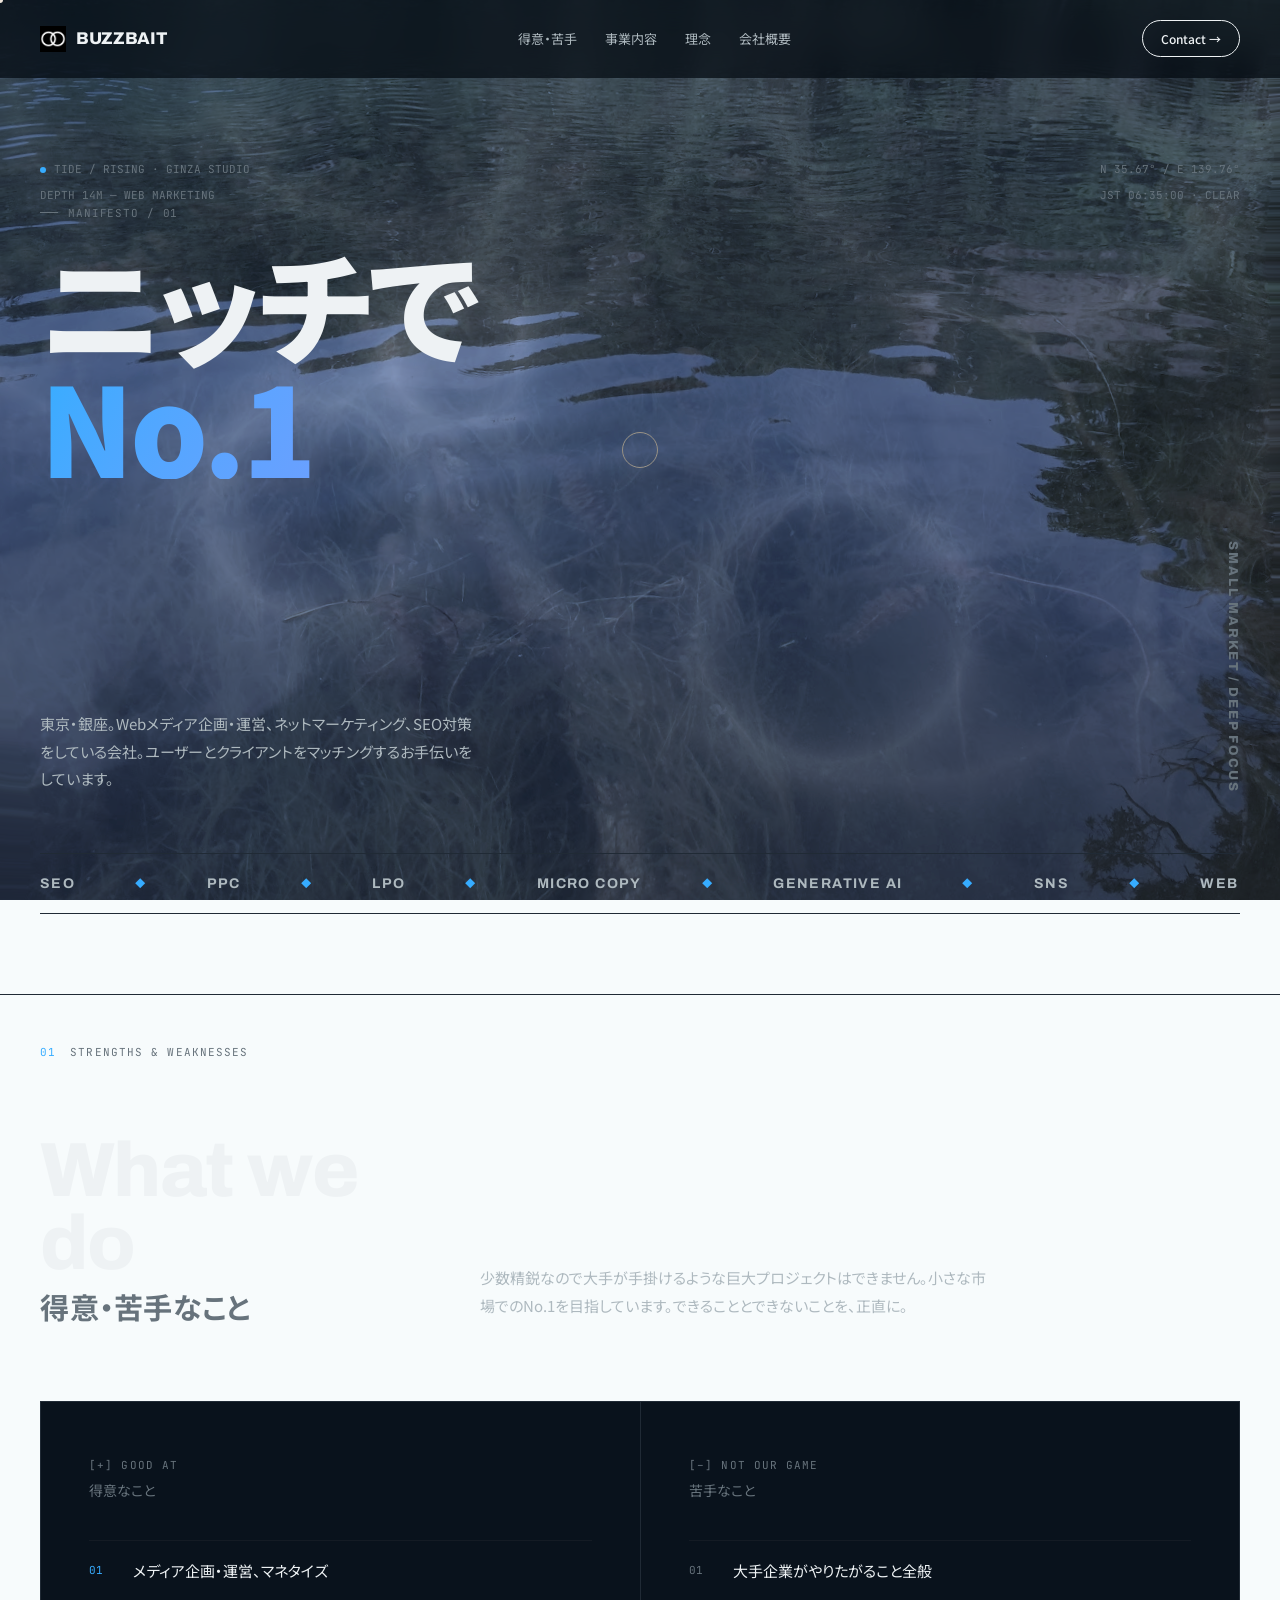
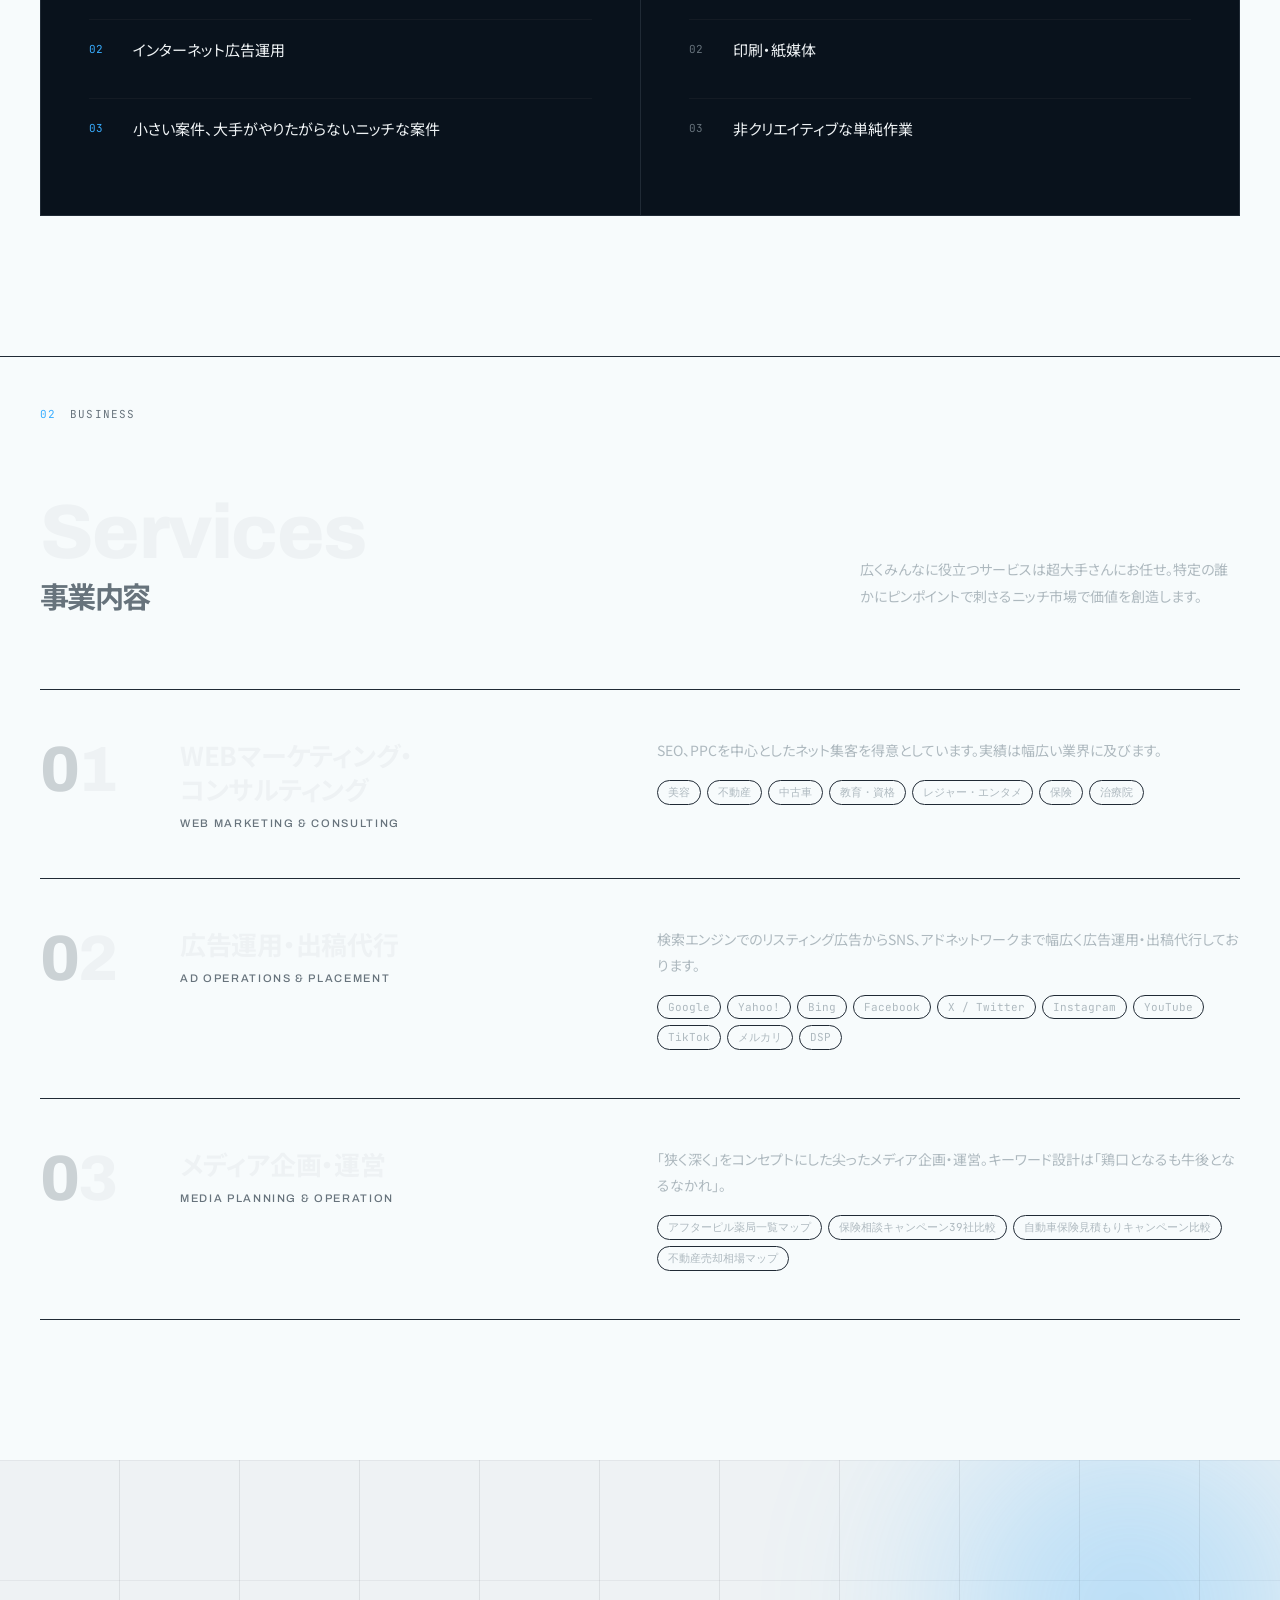
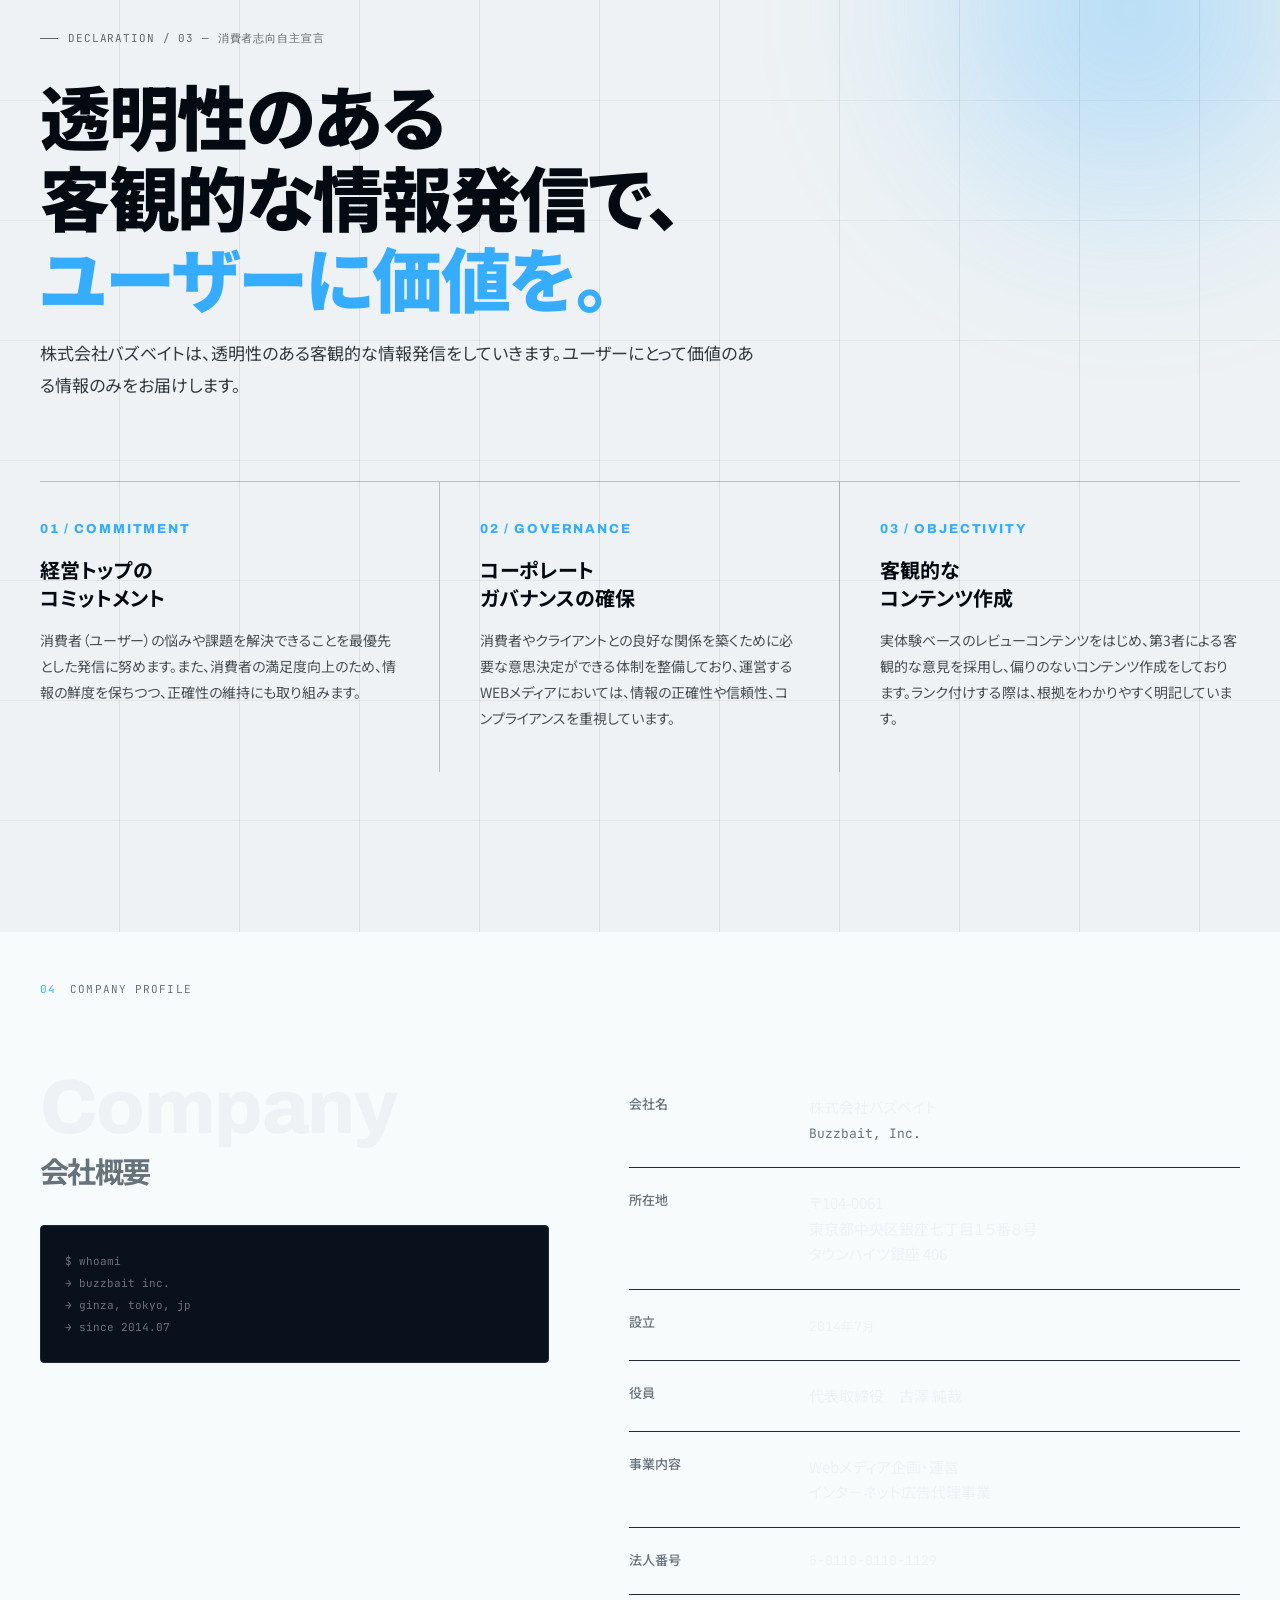
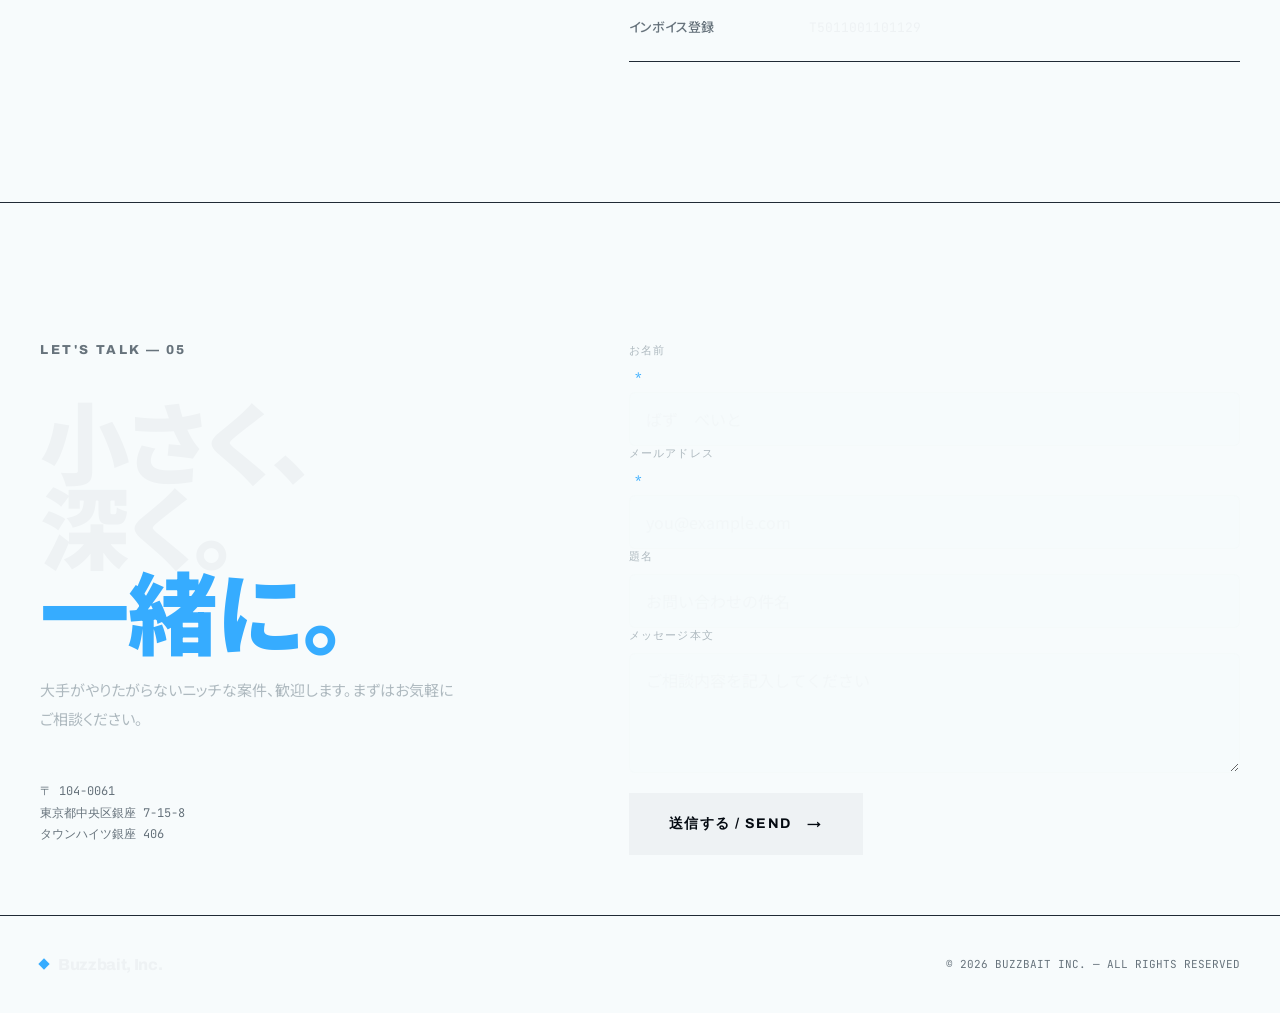
==== commit 7d010334: "Lower dark-mode water brightness to 0.45 0.6 was too bright on most monitors; 0.45 is a midpoint bet" ====
--- a/index.html
+++ b/index.html
@@ -590,9 +590,9 @@
   const dark = document.body.dataset.mode === 'dark';
   const theme = document.body.dataset.theme;
   if (dark) {
-    if (theme === 'teal')   return { tint:[0.3,0.7,0.75], amount:0.55, darken:0.6 };
-    if (theme === 'graphite') return { tint:[0.5,0.7,0.4], amount:0.5, darken:0.6 };
-    return { tint:[0.35,0.55,0.95], amount:0.5, darken:0.6 };
+    if (theme === 'teal')   return { tint:[0.3,0.7,0.75], amount:0.55, darken:0.45 };
+    if (theme === 'graphite') return { tint:[0.5,0.7,0.4], amount:0.5, darken:0.45 };
+    return { tint:[0.35,0.55,0.95], amount:0.5, darken:0.45 };
   }
   if (theme === 'teal')   return { tint:[0.35,0.7,0.75], amount:0.45, darken:0.7 };
   if (theme === 'graphite') return { tint:[0.55,0.7,0.45], amount:0.45, darken:0.7 };
--- a/styles.css
+++ b/styles.css
@@ -1009,22 +1009,28 @@
   font-family: 'JetBrains Mono', monospace;
   font-size: 11px;
   letter-spacing: 0.1em;
-  color: var(--fg-mute);
+  color: var(--fg-soft);
   text-transform: uppercase;
 }
 form .req { color: var(--accent); margin-left: 6px; }
 form input, form textarea {
-  background: transparent;
-  border: 0;
-  border-bottom: 1px solid var(--line);
-  padding: 14px 2px;
+  background: color-mix(in oklch, var(--fg) 6%, transparent);
+  border: 1px solid color-mix(in oklch, var(--fg) 18%, transparent);
+  border-radius: 6px;
+  padding: 14px 16px;
   font-family: 'Noto Sans JP', sans-serif;
   font-size: 16px;
   color: var(--fg);
   outline: none;
-  transition: border-color 0.2s;
-}
-form input:focus, form textarea:focus { border-bottom-color: var(--accent); }
+  transition: border-color 0.2s, background 0.2s;
+}
+form input::placeholder, form textarea::placeholder {
+  color: color-mix(in oklch, var(--fg) 45%, transparent);
+}
+form input:focus, form textarea:focus {
+  border-color: var(--accent);
+  background: color-mix(in oklch, var(--fg) 9%, transparent);
+}
 form textarea { resize: vertical; min-height: 120px; }
 form button {
   margin-top: 20px;
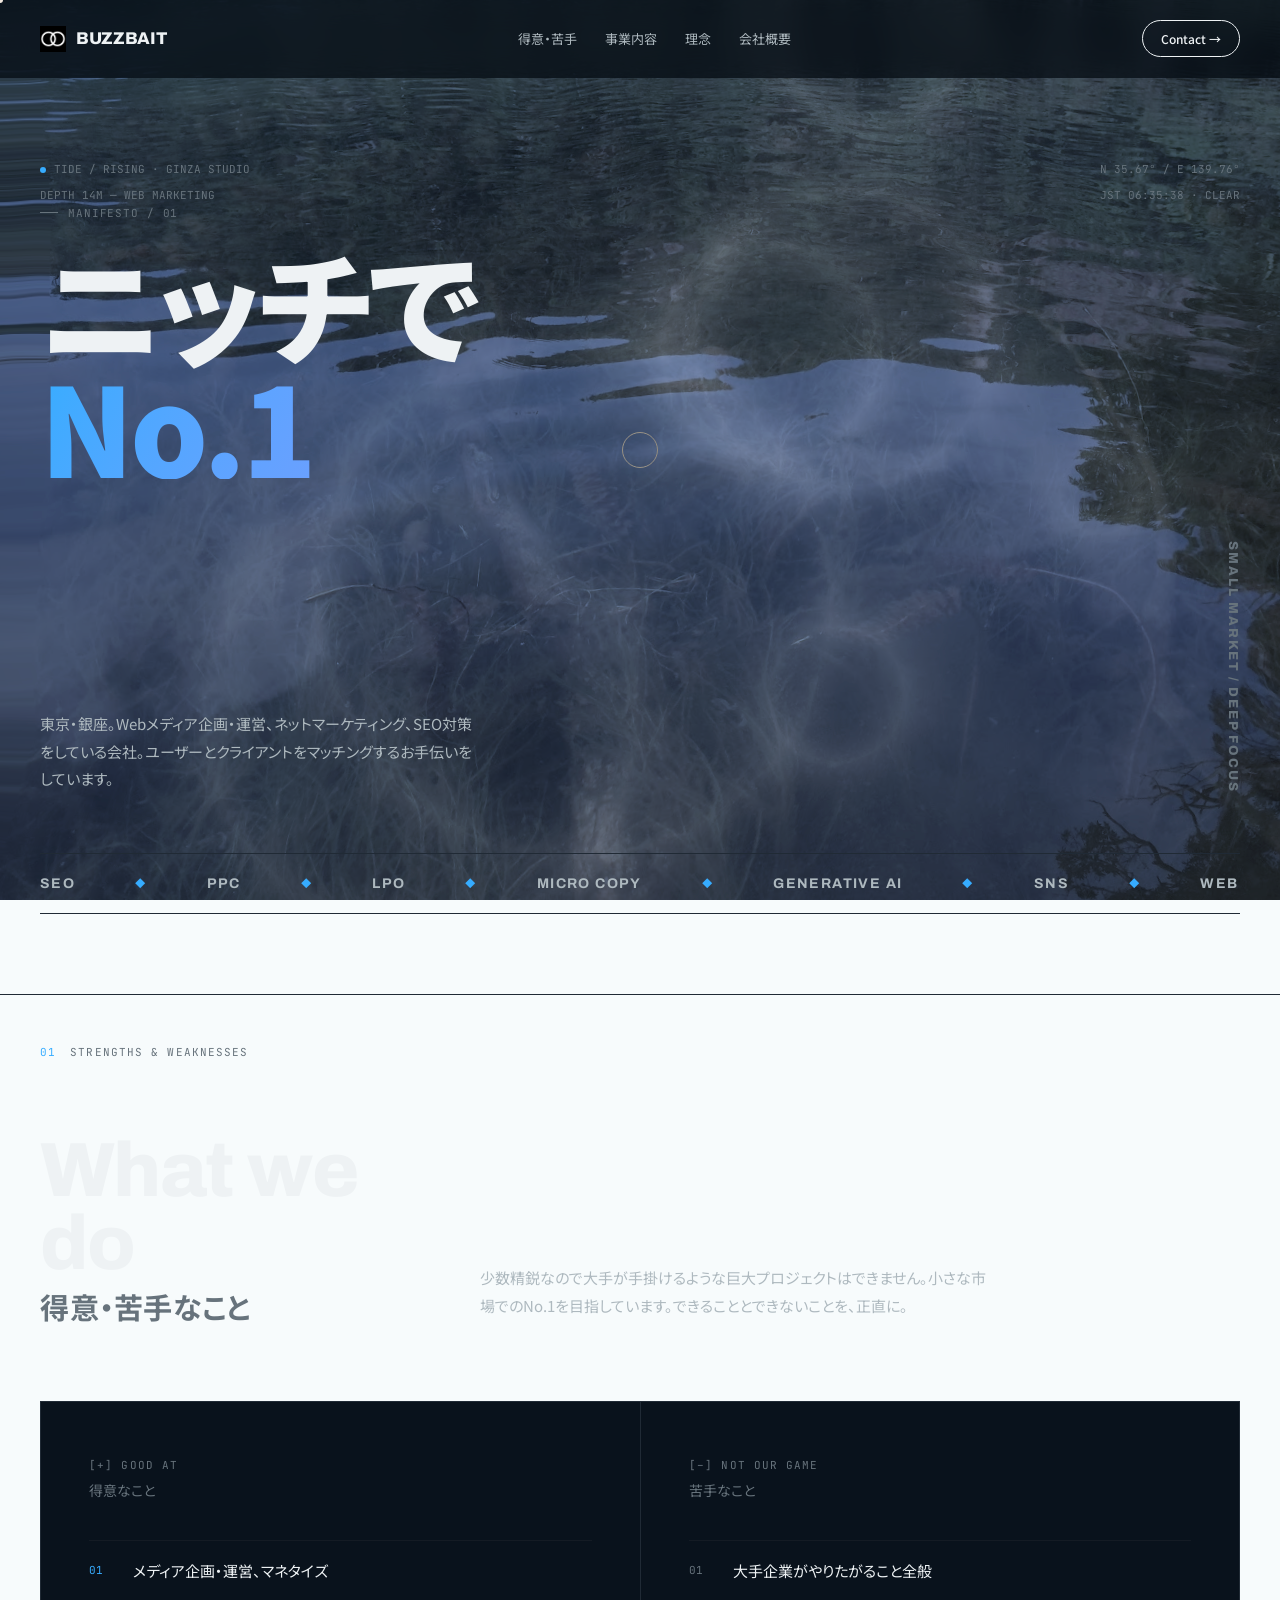
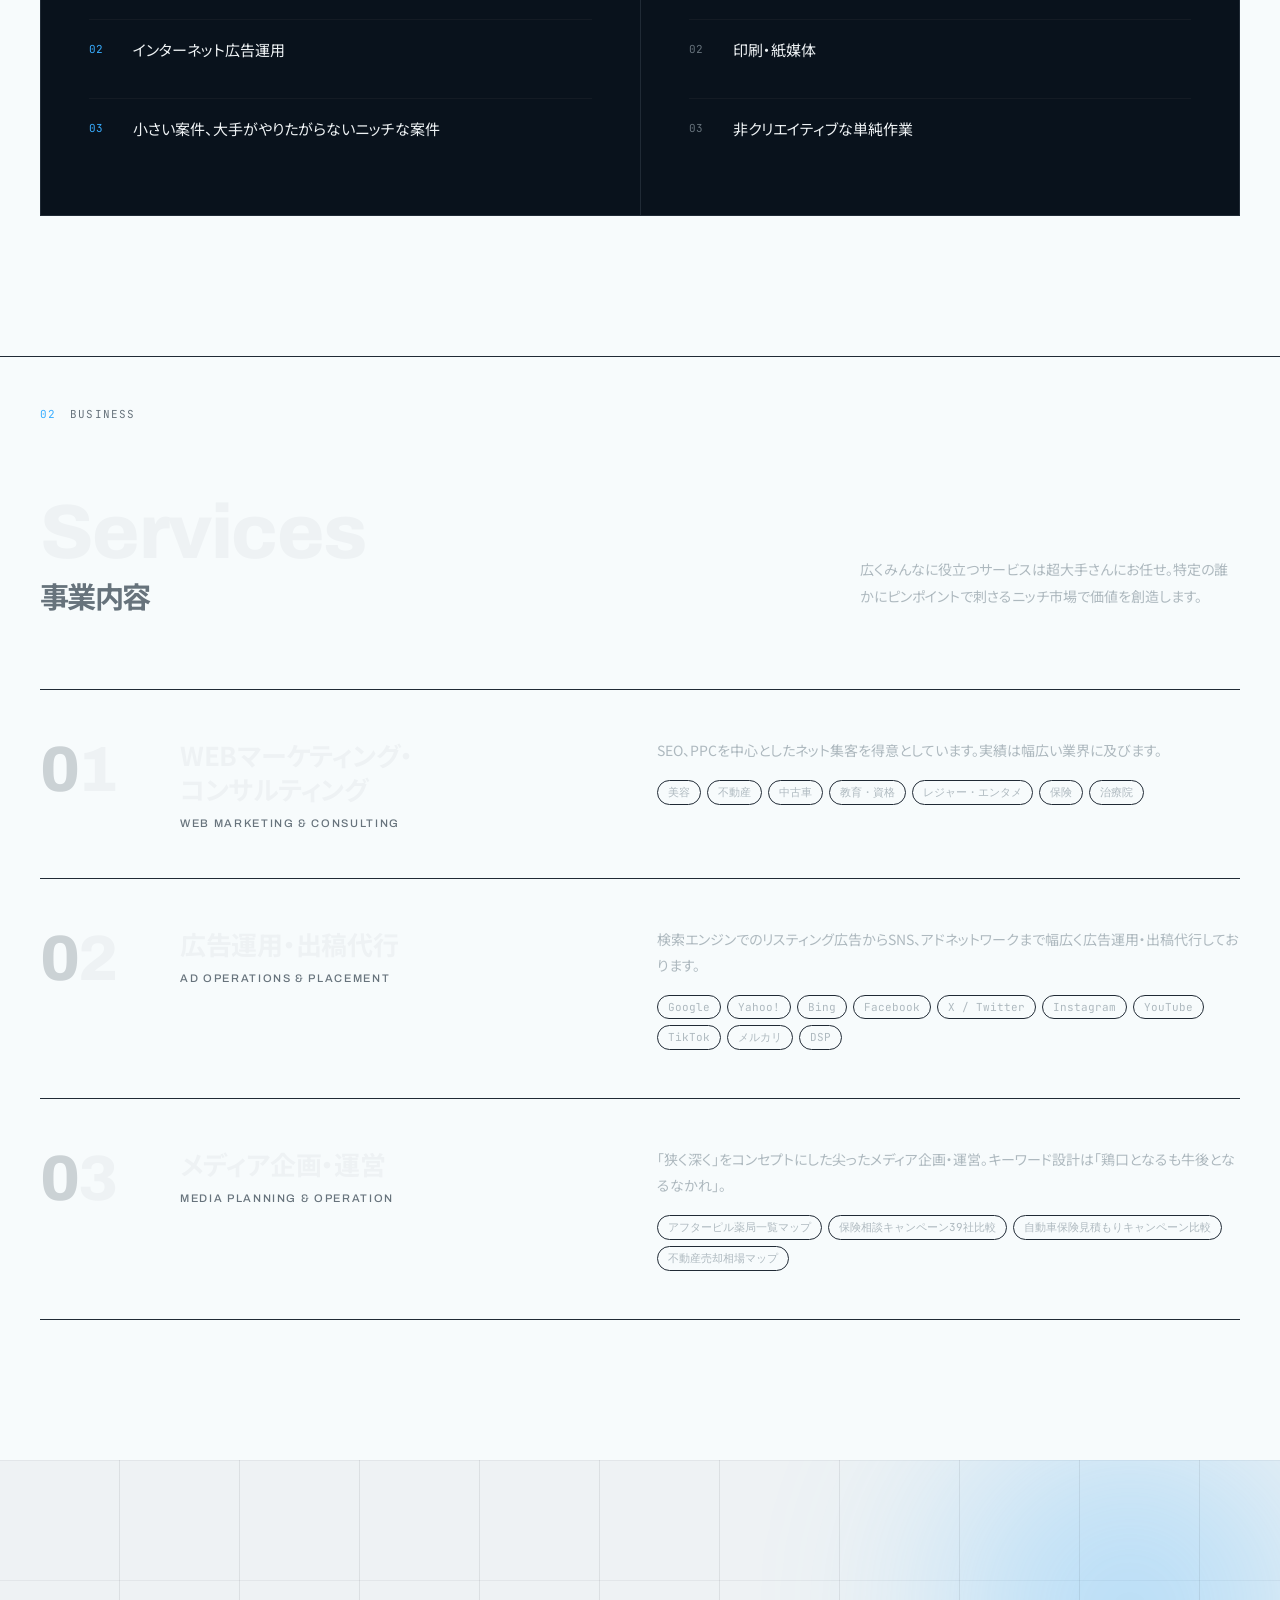
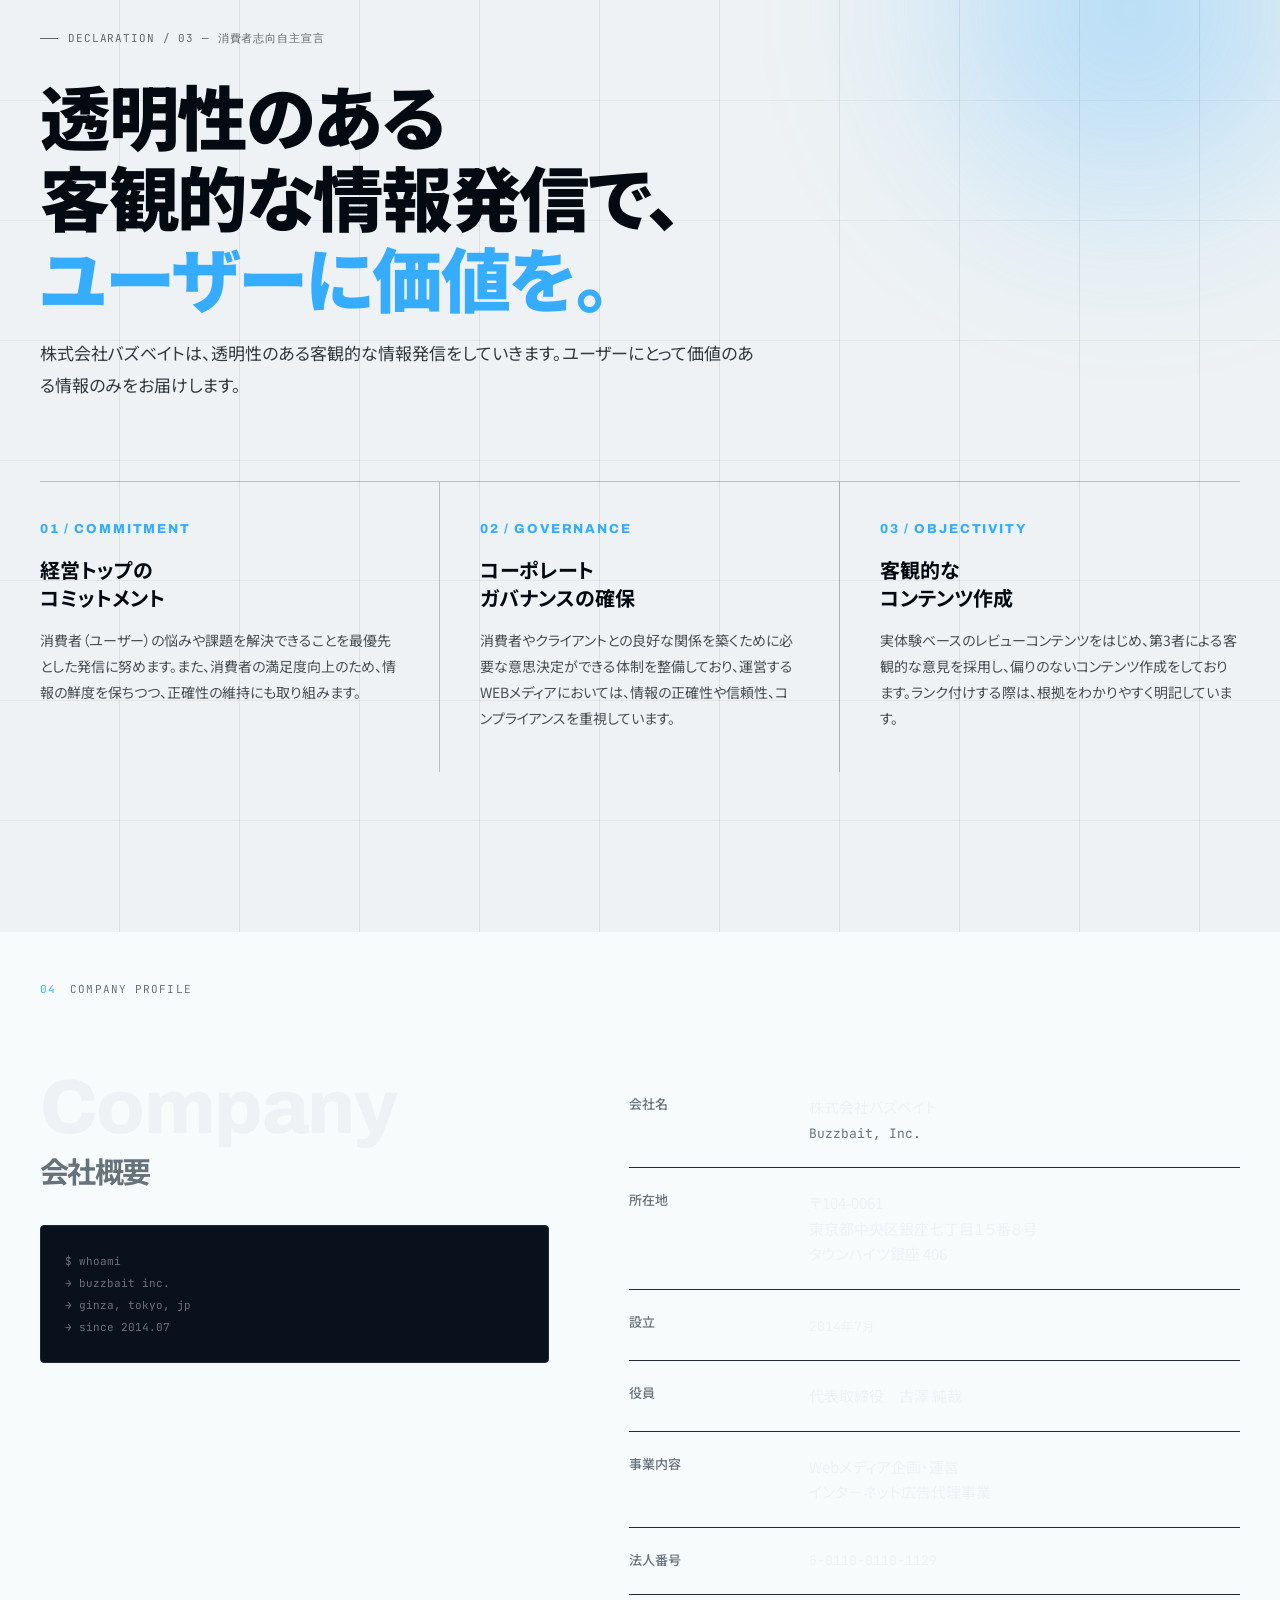
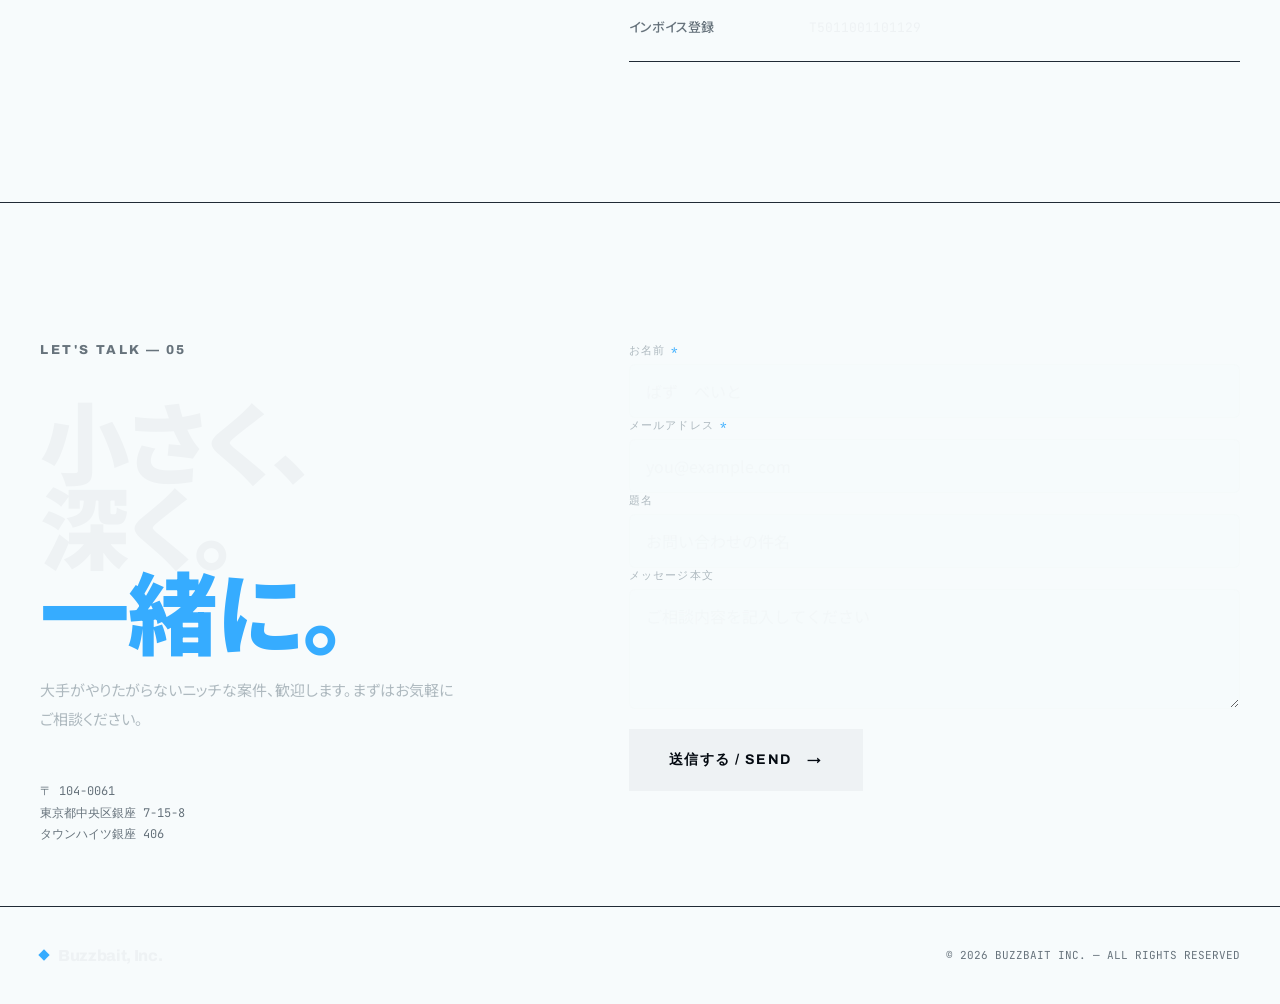
==== commit cfd36bcf: "Tighten form label layout Wrap label text + req marker in a single .label-head span so they sit on o" ====
--- a/index.html
+++ b/index.html
@@ -287,10 +287,10 @@
     </div>
     <div class="contact-right">
       <form id="contactForm" class="row" action="https://formspree.io/f/maqabokr" method="POST">
-        <label>お名前<span class="req">*</span><input type="text" name="name" required placeholder="ばず　べいと"></label>
-        <label>メールアドレス<span class="req">*</span><input type="email" name="email" required placeholder="you@example.com"></label>
-        <label>題名<input type="text" name="subject" placeholder="お問い合わせの件名"></label>
-        <label>メッセージ本文<textarea name="message" placeholder="ご相談内容を記入してください"></textarea></label>
+        <label><span class="label-head">お名前<span class="req">*</span></span><input type="text" name="name" required placeholder="ばず　べいと"></label>
+        <label><span class="label-head">メールアドレス<span class="req">*</span></span><input type="email" name="email" required placeholder="you@example.com"></label>
+        <label><span class="label-head">題名</span><input type="text" name="subject" placeholder="お問い合わせの件名"></label>
+        <label><span class="label-head">メッセージ本文</span><textarea name="message" placeholder="ご相談内容を記入してください"></textarea></label>
         <button type="submit" data-hover><span>送信する / Send</span><span class="arrow">→</span></button>
       </form>
     </div>
--- a/styles.css
+++ b/styles.css
@@ -1005,7 +1005,9 @@
 form label {
   display: flex;
   flex-direction: column;
-  gap: 10px;
+  gap: 6px;
+}
+form .label-head {
   font-family: 'JetBrains Mono', monospace;
   font-size: 11px;
   letter-spacing: 0.1em;
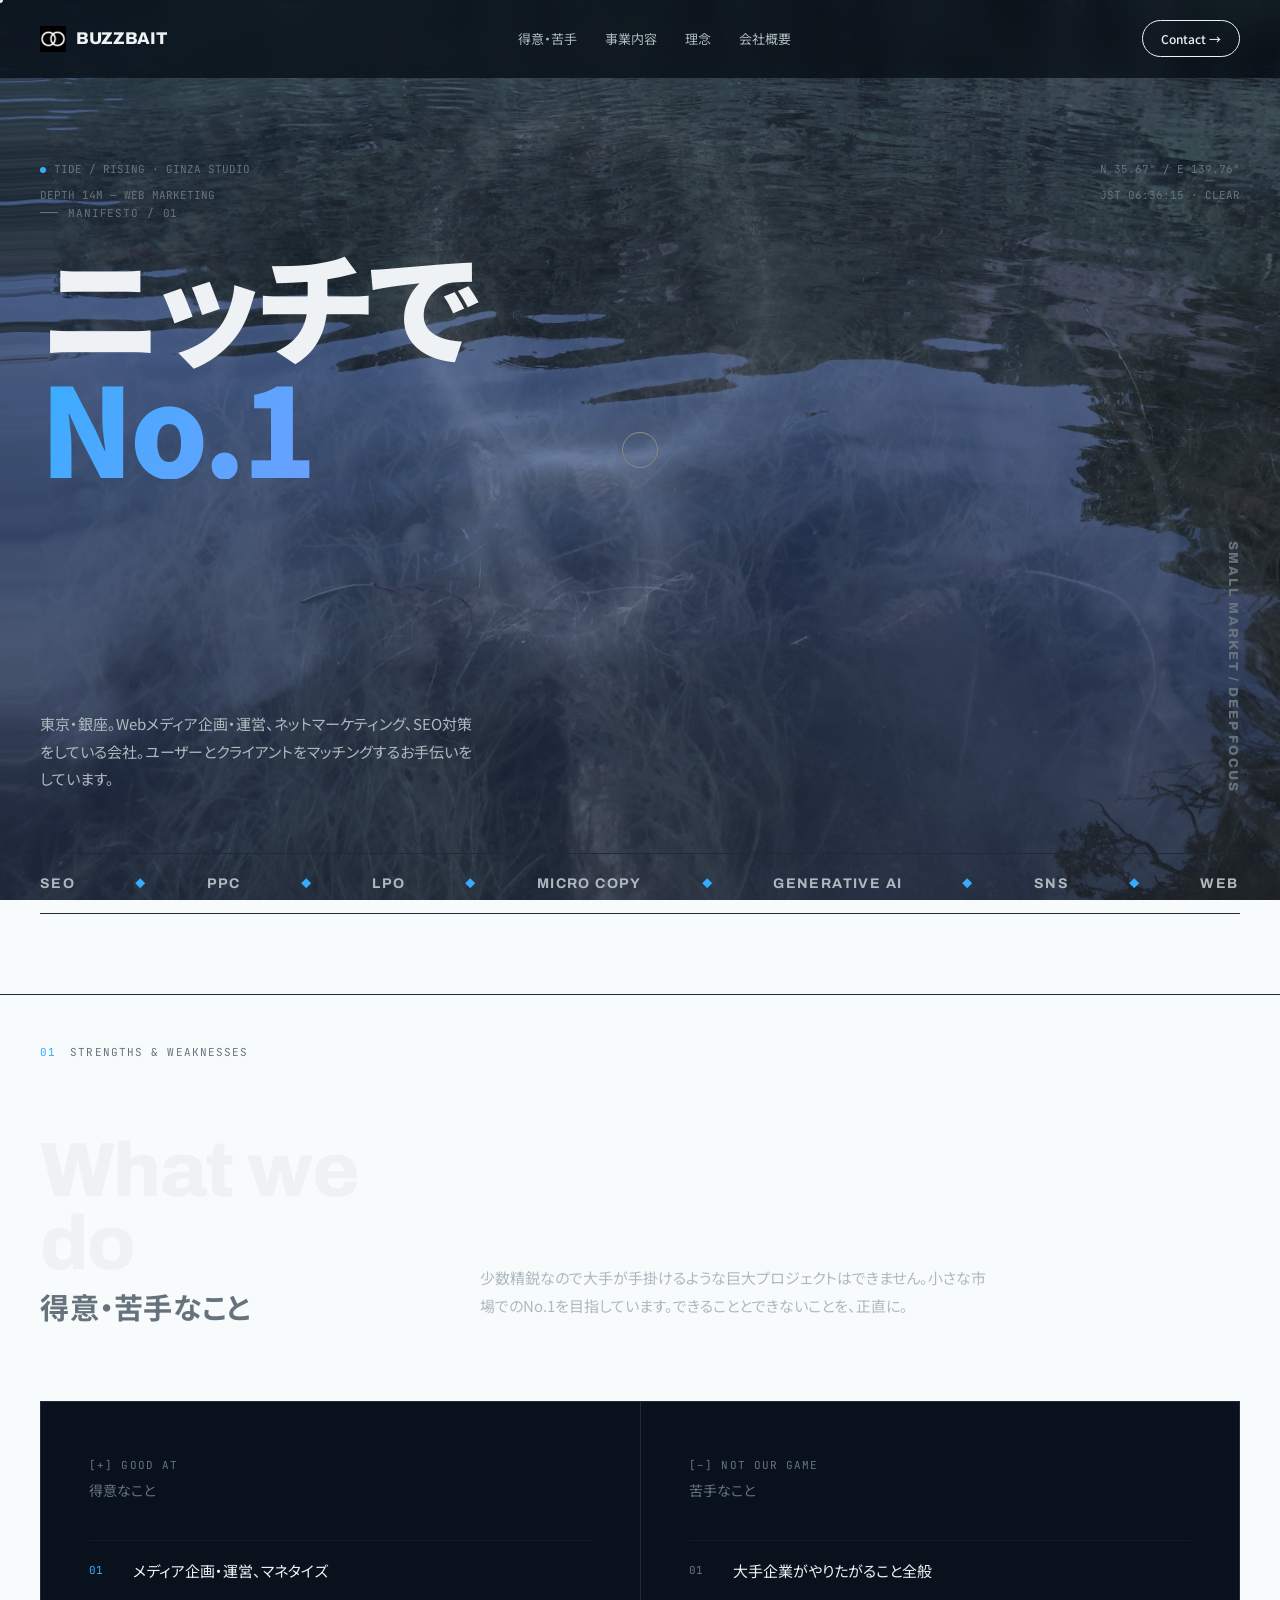
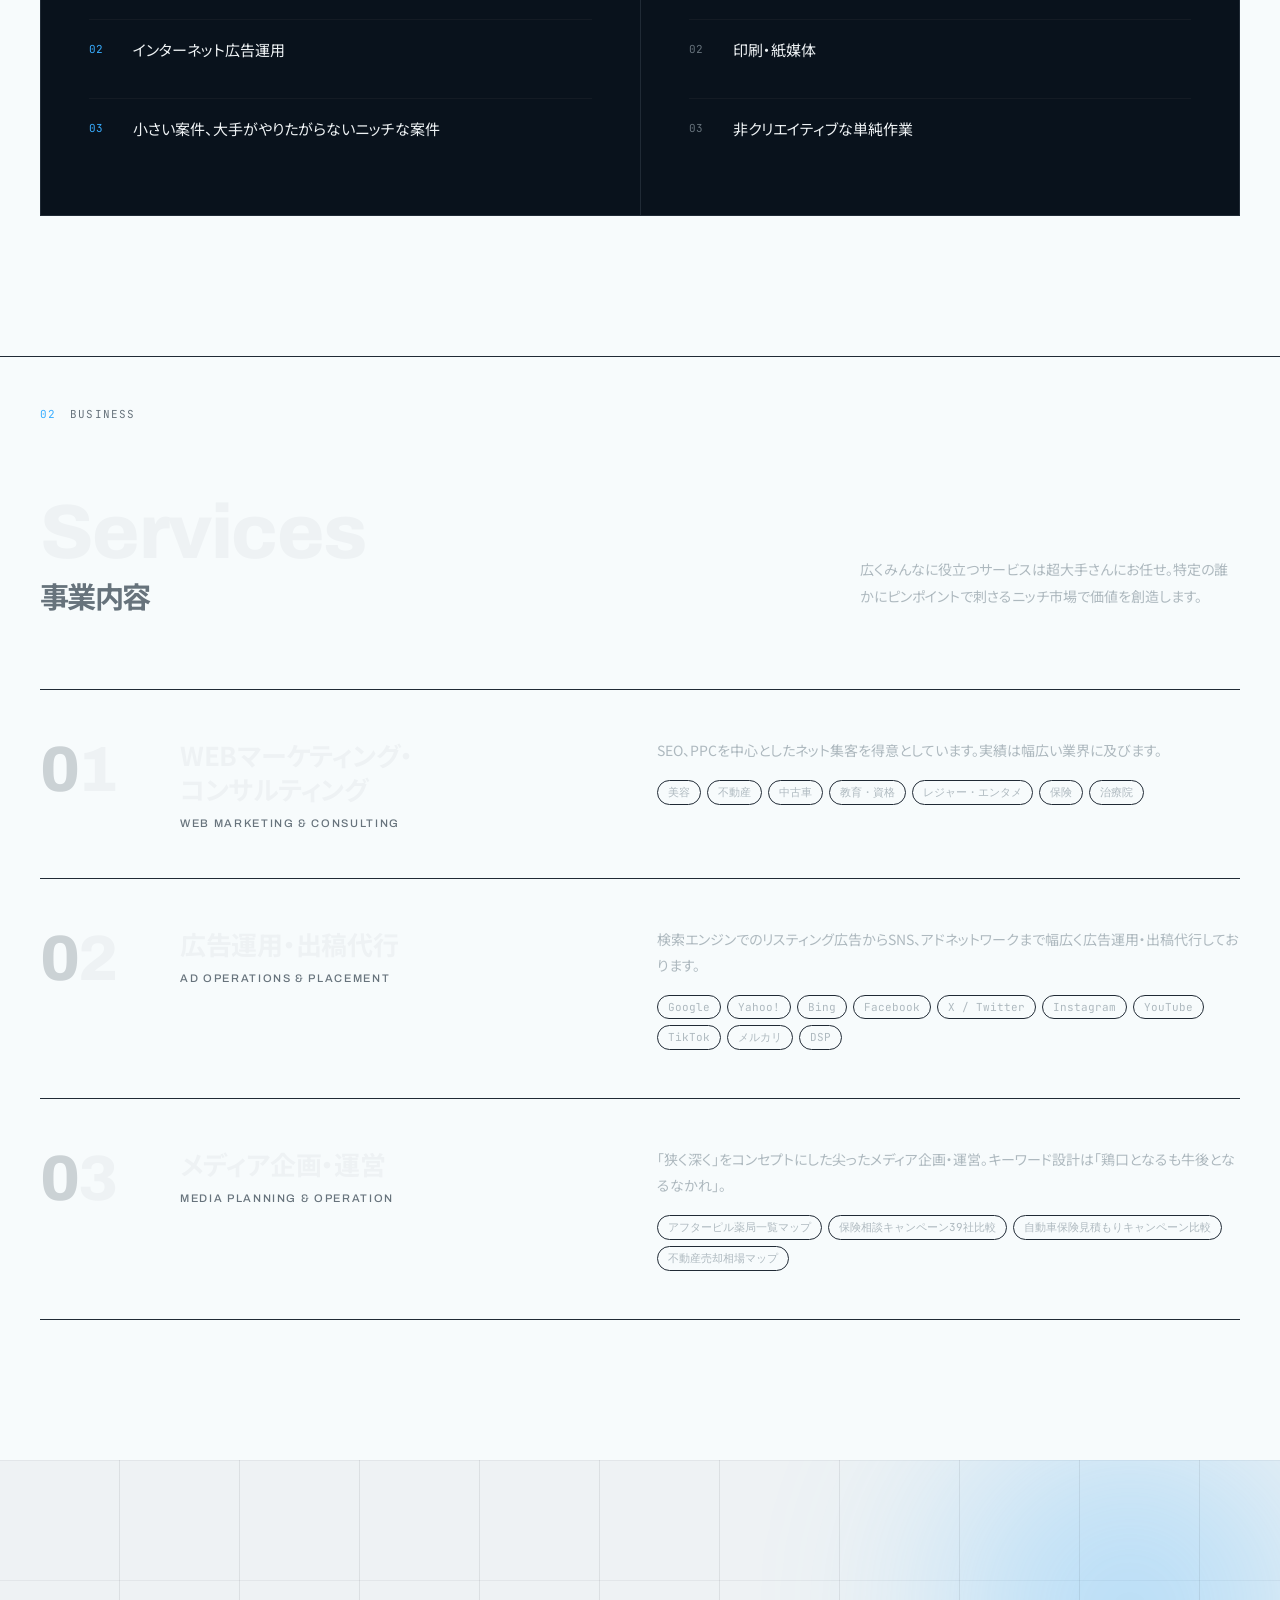
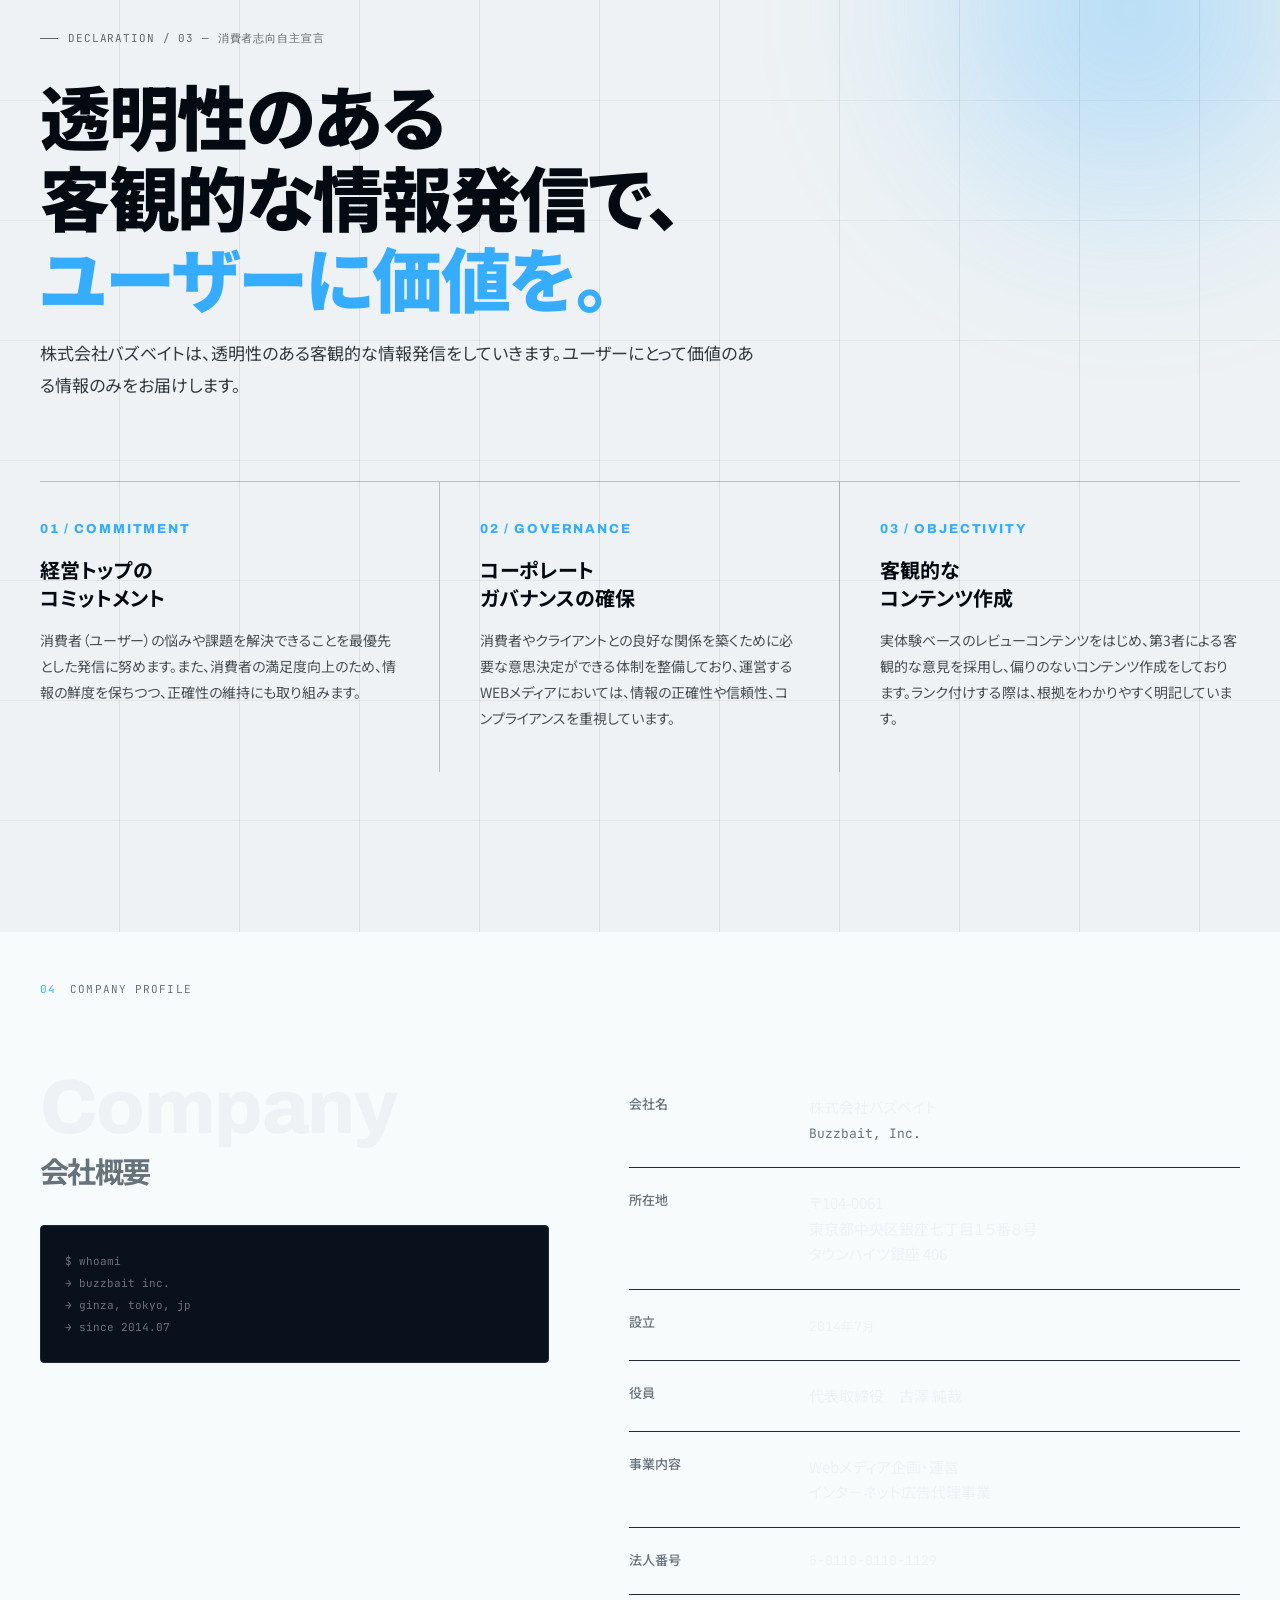
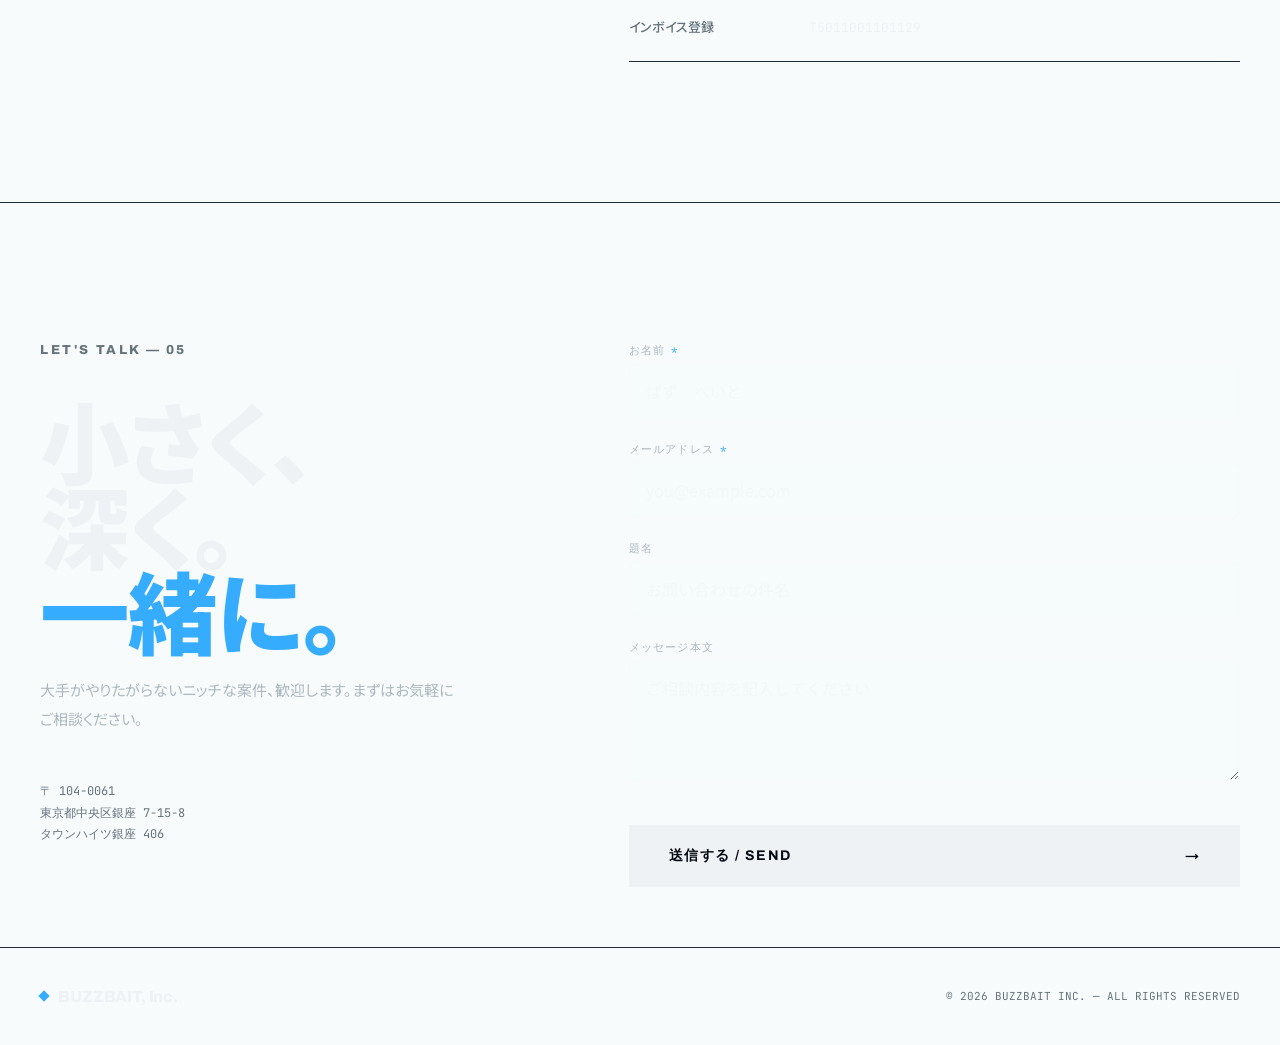
==== commit 22bc0c4b: "Uppercase footer brand to BUZZBAIT, Inc. https://claude.ai/code/session_01EbtkpLdrrq4FCT3ZueGdLJ" ====
--- a/index.html
+++ b/index.html
@@ -298,7 +298,7 @@
 </section>
 
 <footer>
-  <div class="f-brand"><span class="dot"></span>Buzzbait, Inc.</div>
+  <div class="f-brand"><span class="dot"></span>BUZZBAIT, Inc.</div>
   <div class="f-meta">© 2026 BUZZBAIT INC. — ALL RIGHTS RESERVED</div>
 </footer>
 
--- a/styles.css
+++ b/styles.css
@@ -1001,7 +1001,7 @@
   line-height: 1.8;
 }
 
-form .row { display: flex; flex-direction: column; gap: 28px; }
+form.row, form .row { display: flex; flex-direction: column; gap: 24px; }
 form label {
   display: flex;
   flex-direction: column;
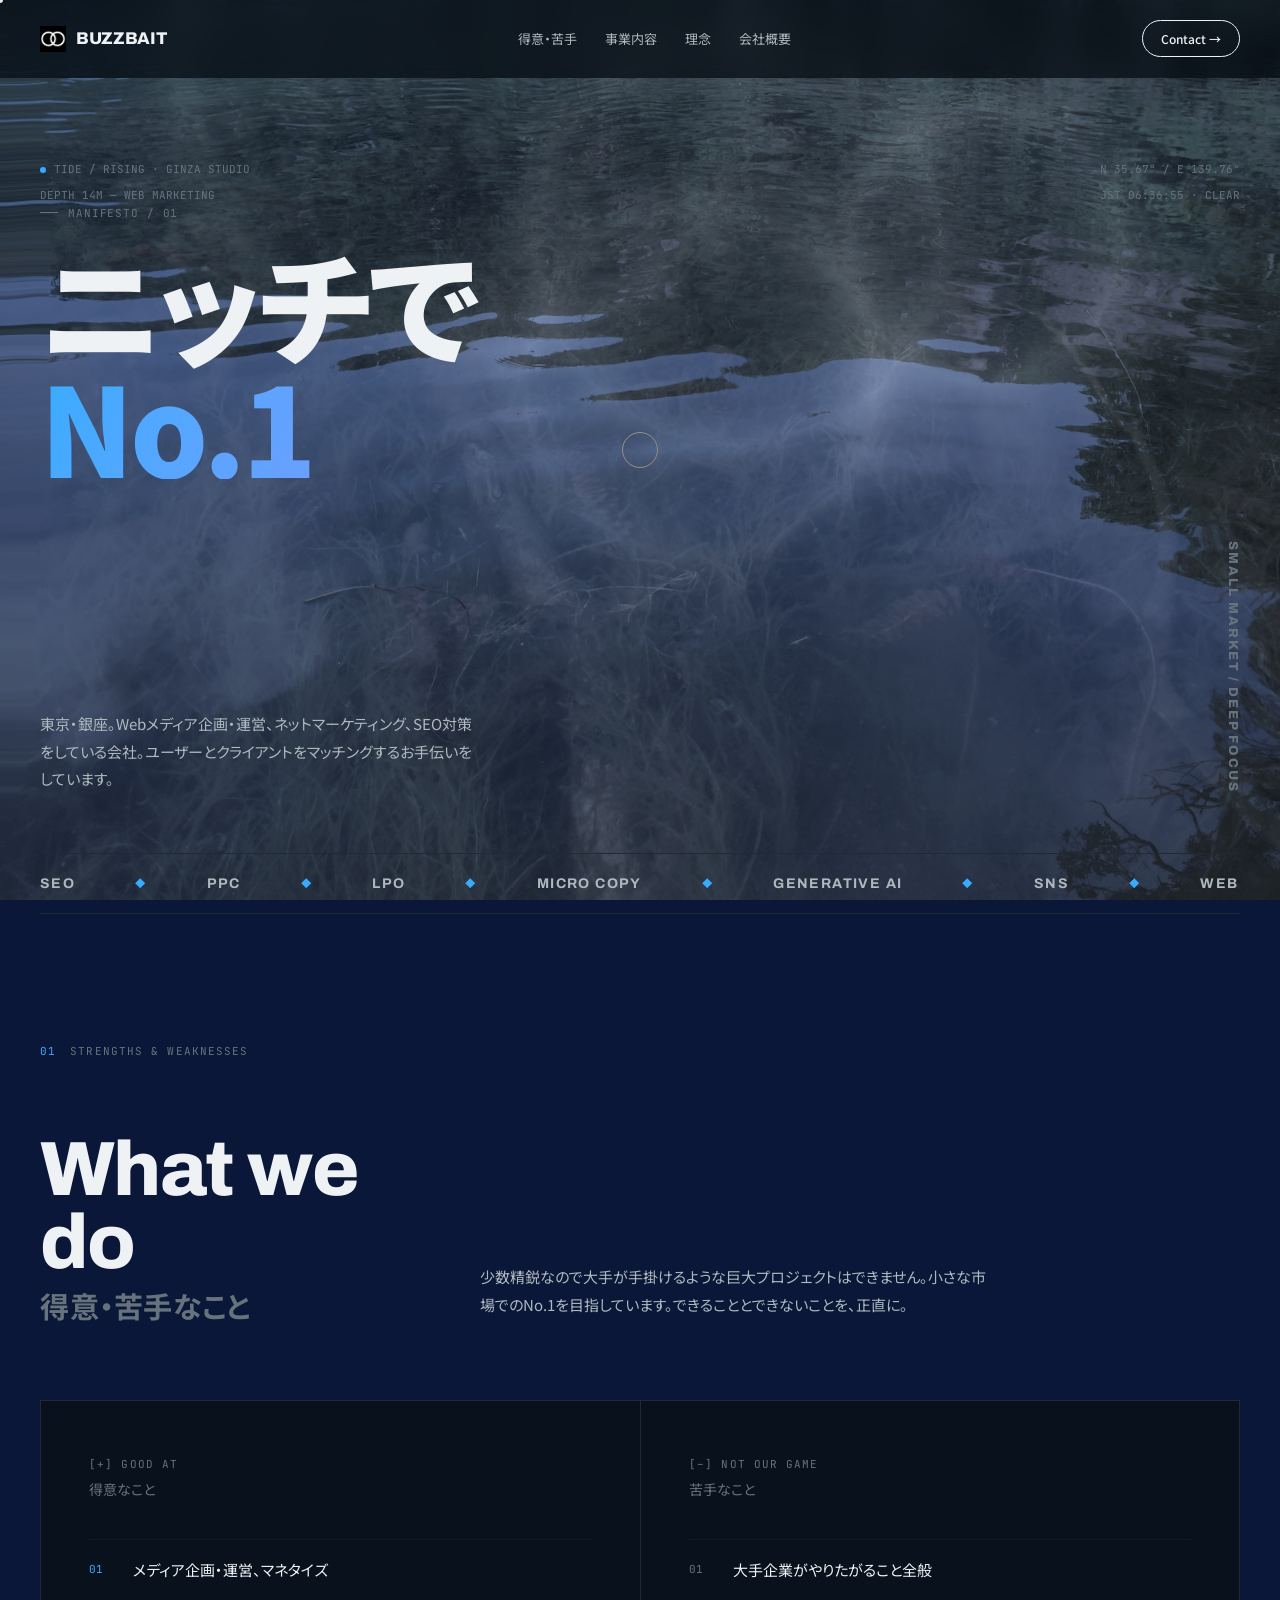
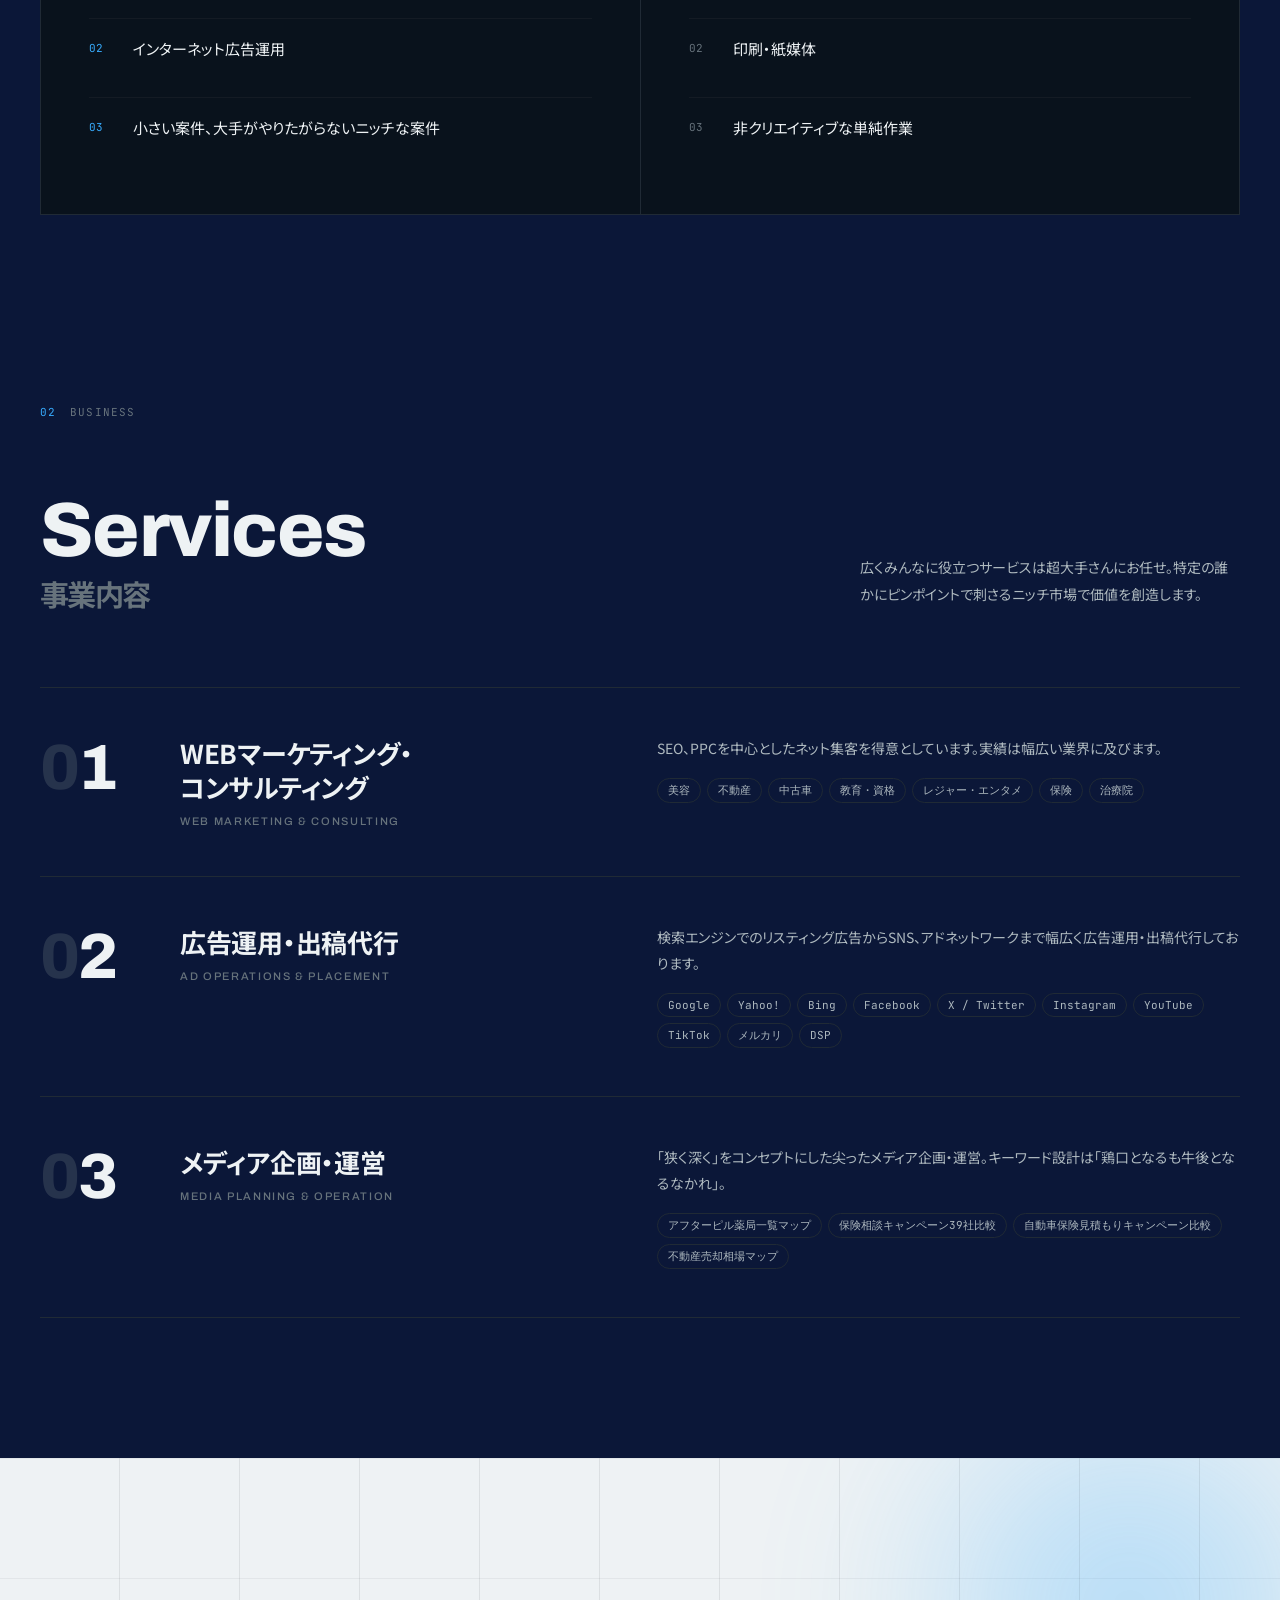
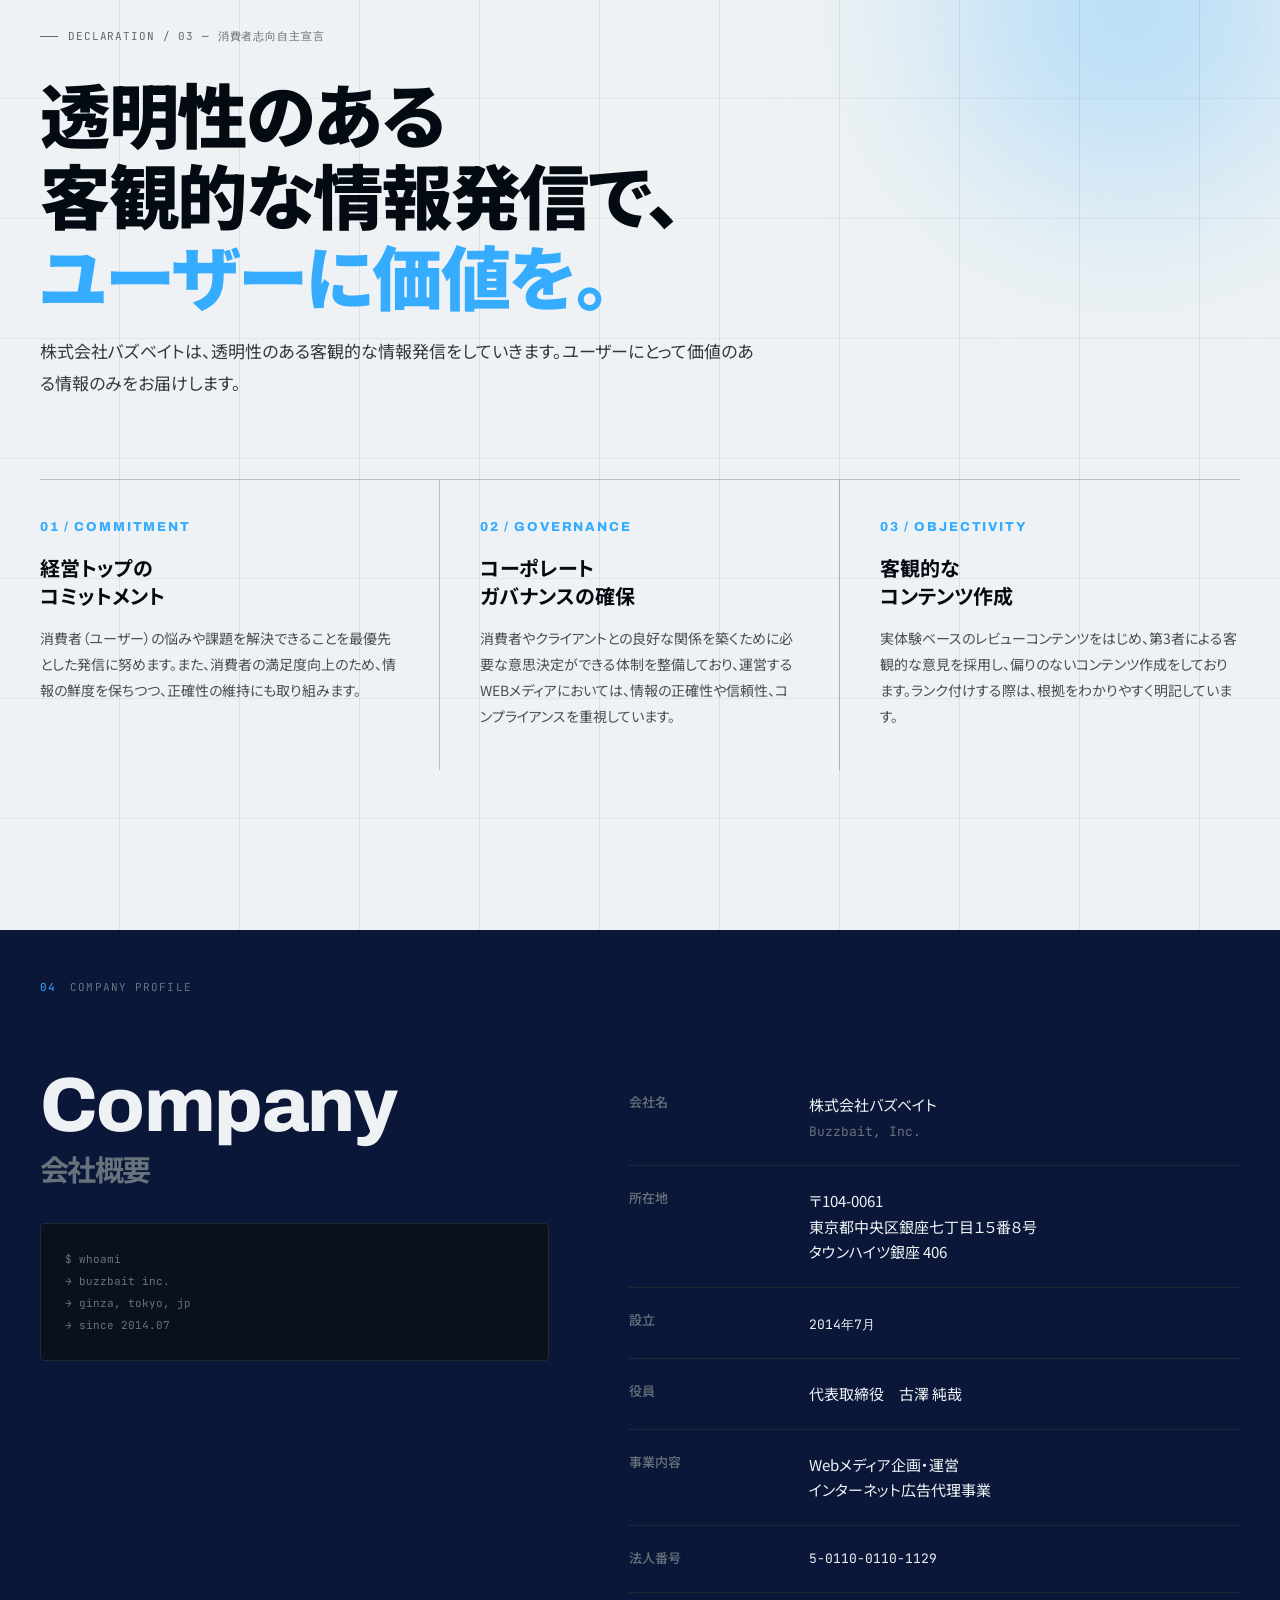
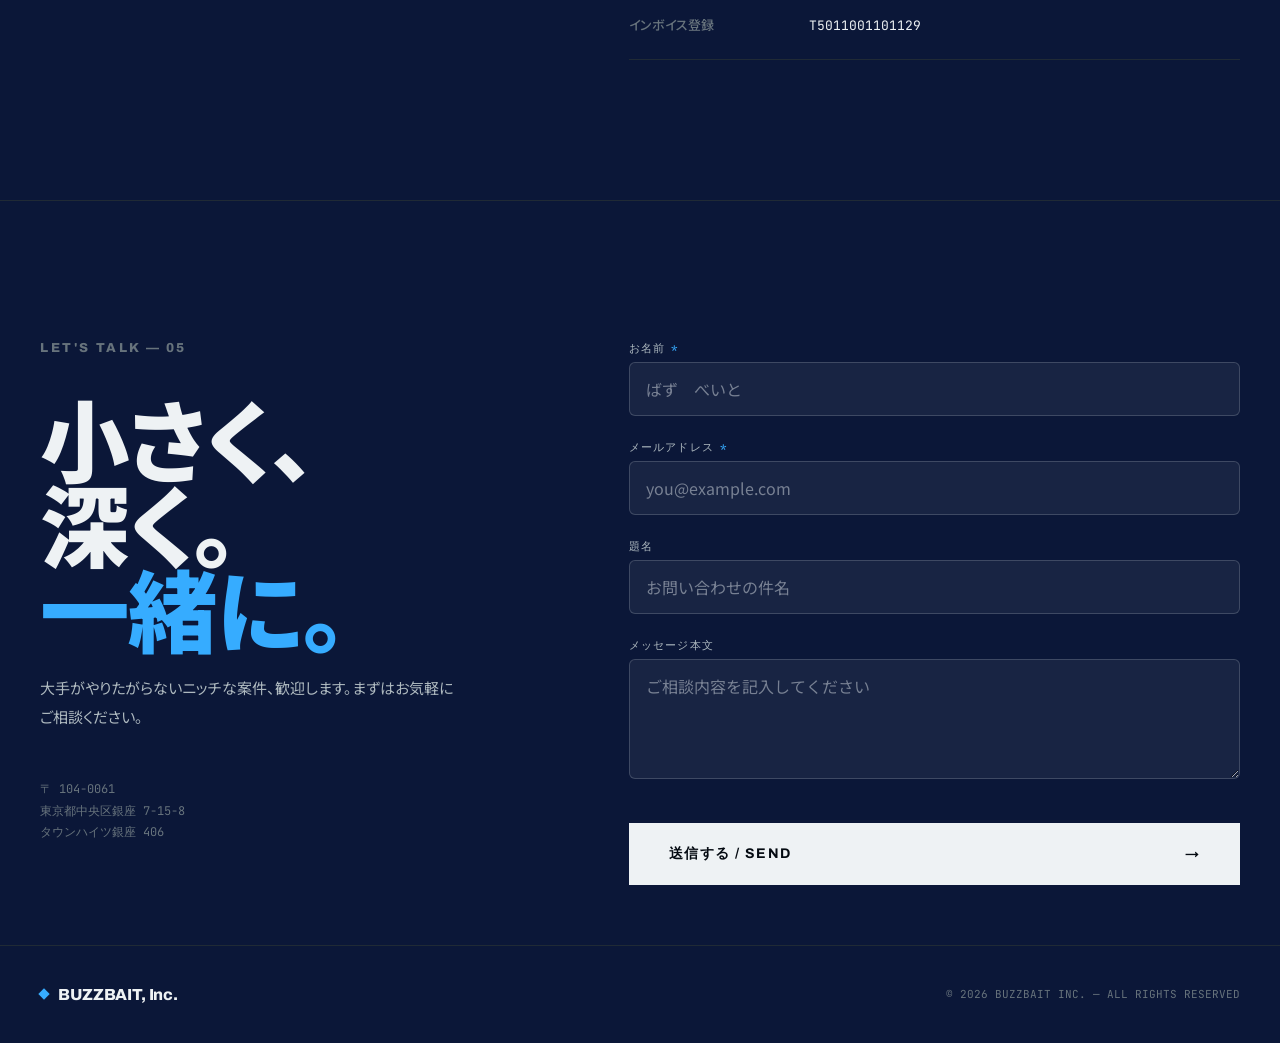
==== commit c1039031: "Share water animation across pages via /water.js - Extract the WebGL water surface code into /water." ====
--- a/index.html
+++ b/index.html
@@ -331,6 +331,7 @@
   </div>
 </div>
 
+<script src="/water.js"></script>
 <script>
 // Cursor follow
 const dot = document.getElementById('cursorDot');
@@ -380,264 +381,6 @@
     b.style.translate = `${nx * depth}px ${ny * depth}px`;
   });
 });
-
-// ====== Photo-realistic water surface (WebGL) ======
-const canvas = document.getElementById('water');
-let gl = canvas.getContext('webgl', { alpha: false, premultipliedAlpha: false, preserveDrawingBuffer: false })
-       || canvas.getContext('experimental-webgl', { alpha: false, premultipliedAlpha: false, preserveDrawingBuffer: false });
-if (!gl) {
-  console.warn('WebGL unavailable — using static gradient backdrop');
-  canvas.style.display = 'none';
-}
-if (gl) {
-let W = innerWidth, H = innerHeight;
-
-// Mouse + ripple sources for shader
-let mouseX = -9999, mouseY = -9999, prevMX = -9999, prevMY = -9999;
-const MAX_RIPPLES = 8;
-const ripples = [];
-function spawnRipple(x, y, strength = 1) {
-  ripples.push({ x, y, t: 0, life: 2.5, strength });
-  if (ripples.length > MAX_RIPPLES) ripples.shift();
-}
-let lastSpawn = 0;
-addEventListener('mousemove', e => {
-  mouseX = e.clientX; mouseY = e.clientY;
-  const now = performance.now();
-  const d = Math.hypot(e.clientX - prevMX, e.clientY - prevMY);
-  if (now - lastSpawn > 130 && d > 6) {
-    spawnRipple(e.clientX, e.clientY, Math.min(1, d / 40));
-    lastSpawn = now;
-  }
-  prevMX = e.clientX; prevMY = e.clientY;
-}, { passive: true });
-addEventListener('mouseleave', () => { mouseX = mouseY = -9999; });
-addEventListener('click', e => spawnRipple(e.clientX, e.clientY, 1.6));
-
-// Ambient drops
-setInterval(() => {
-  if (Math.random() < 0.35) spawnRipple(Math.random() * W, Math.random() * H, 0.3 + Math.random() * 0.3);
-}, 1400);
-
-const vsSrc = `
-attribute vec2 a;
-void main(){ gl_Position = vec4(a, 0.0, 1.0); }
-`;
-
-const fsSrc = `
-precision highp float;
-uniform vec2 uRes;
-uniform float uTime;
-uniform vec2 uMouse;
-uniform vec3 uTint;
-uniform float uTintAmount;
-uniform float uDarken;
-uniform sampler2D uTex;
-uniform vec3 uRipples[8];
-
-float hash(vec2 p){ return fract(sin(dot(p, vec2(127.1, 311.7))) * 43758.5453); }
-float noise(vec2 p){
-  vec2 i = floor(p), f = fract(p);
-  float a = hash(i), b = hash(i + vec2(1.0, 0.0));
-  float c = hash(i + vec2(0.0, 1.0)), d = hash(i + vec2(1.0, 1.0));
-  vec2 u = f*f*(3.0-2.0*f);
-  return mix(a, b, u.x) + (c - a) * u.y * (1.0 - u.x) + (d - b) * u.x * u.y;
-}
-float fbm(vec2 p){
-  float v = 0.0, a = 0.5;
-  for (int i=0; i<4; i++){ v += a*noise(p); p *= 2.02; a *= 0.5; }
-  return v;
-}
-
-void main(){
-  vec2 uv = gl_FragCoord.xy / uRes.xy;
-  vec2 p = (gl_FragCoord.xy - 0.5 * uRes) / min(uRes.x, uRes.y);
-
-  // multi-scale water undulation (domain-warped fbm + slow swell)
-  vec2 q = p * 1.3;
-  vec2 swirl1 = vec2(
-    fbm(q + vec2(uTime * 0.035, 0.0)),
-    fbm(q + vec2(0.0, uTime * 0.03) + 17.3)
-  );
-  vec2 q2 = p * 3.0 + swirl1 * 0.7;
-  vec2 swirl2 = vec2(
-    fbm(q2 + vec2(uTime * 0.08, uTime * 0.02)),
-    fbm(q2 + vec2(uTime * 0.025, uTime * 0.09) + 5.3)
-  ) - 0.5;
-  float swellX = sin(p.y * 2.2 + uTime * 0.18) + sin(p.y * 4.8 - uTime * 0.11) * 0.4;
-  float swellY = cos(p.x * 1.7 - uTime * 0.14) + cos(p.x * 4.2 + uTime * 0.09) * 0.4;
-  vec2 flow = swirl2 * 0.055 + vec2(swellX * 0.018, swellY * 0.014);
-
-  // Ripple displacement
-  vec2 rippleDisp = vec2(0.0);
-  float rippleHi = 0.0;
-  for (int i = 0; i < 8; i++){
-    vec2 rp = uRipples[i].xy;
-    float rt = uRipples[i].z;
-    if (rt <= 0.0 || rt >= 2.5) continue;
-    vec2 rpUv = (rp - 0.5 * uRes) / min(uRes.x, uRes.y);
-    vec2 d = p - rpUv;
-    float dist = length(d);
-    float radius = rt * 0.3;
-    float band = abs(dist - radius);
-    float decay = 1.0 - rt / 2.5;
-    float wave = sin((dist - radius) * 32.0) * exp(-band * 22.0);
-    rippleDisp += normalize(d + vec2(0.0001)) * wave * 0.011 * decay;
-    rippleHi += exp(-band * 28.0) * decay * 0.4;
-  }
-
-  // Sample photo with displacement (cover-fit)
-  float aspect = uRes.x / uRes.y;
-  vec2 tuv = uv;
-  float texAspect = 1.333;
-  if (aspect > texAspect) {
-    float h = texAspect / aspect;
-    tuv.y = (uv.y - 0.5) * h + 0.5;
-  } else {
-    float w = aspect / texAspect;
-    tuv.x = (uv.x - 0.5) * w + 0.5;
-  }
-  tuv += flow + rippleDisp * 0.6;
-  tuv = clamp(tuv, 0.001, 0.999);
-
-  vec3 col = texture2D(uTex, tuv).rgb;
-
-  // Brand tint
-  float lum = dot(col, vec3(0.299, 0.587, 0.114));
-  vec3 tinted = mix(col, uTint * (lum * 1.4 + 0.1), uTintAmount);
-  col = tinted;
-
-  // Darken for text legibility
-  col *= uDarken;
-
-  // Ripple specular
-  col += vec3(1.0, 1.0, 1.0) * rippleHi * 0.25;
-
-  // Cursor light pool
-  vec2 mp = (uMouse - 0.5 * uRes) / min(uRes.x, uRes.y);
-  float md = distance(p, mp);
-  col += vec3(0.9, 0.95, 1.0) * exp(-md * 6.0) * 0.08;
-
-  // vignette
-  float vig = smoothstep(1.5, 0.5, length(p));
-  col *= mix(0.78, 1.0, vig);
-
-  gl_FragColor = vec4(col, 1.0);
-}
-`;
-
-function compile(type, src){
-  const s = gl.createShader(type);
-  gl.shaderSource(s, src);
-  gl.compileShader(s);
-  if (!gl.getShaderParameter(s, gl.COMPILE_STATUS)) console.error(gl.getShaderInfoLog(s));
-  return s;
-}
-const program = gl.createProgram();
-gl.attachShader(program, compile(gl.VERTEX_SHADER, vsSrc));
-gl.attachShader(program, compile(gl.FRAGMENT_SHADER, fsSrc));
-gl.linkProgram(program);
-gl.useProgram(program);
-
-const buf = gl.createBuffer();
-gl.bindBuffer(gl.ARRAY_BUFFER, buf);
-gl.bufferData(gl.ARRAY_BUFFER, new Float32Array([-1,-1, 1,-1, -1,1, -1,1, 1,-1, 1,1]), gl.STATIC_DRAW);
-const a = gl.getAttribLocation(program, 'a');
-gl.enableVertexAttribArray(a);
-gl.vertexAttribPointer(a, 2, gl.FLOAT, false, 0, 0);
-
-const uRes = gl.getUniformLocation(program, 'uRes');
-const uTime = gl.getUniformLocation(program, 'uTime');
-const uMouse = gl.getUniformLocation(program, 'uMouse');
-const uTint = gl.getUniformLocation(program, 'uTint');
-const uTintAmount = gl.getUniformLocation(program, 'uTintAmount');
-const uDarken = gl.getUniformLocation(program, 'uDarken');
-const uTex = gl.getUniformLocation(program, 'uTex');
-const uRipples = gl.getUniformLocation(program, 'uRipples');
-
-// Load photo texture (Unsplash pool — top-down water)
-const tex = gl.createTexture();
-gl.bindTexture(gl.TEXTURE_2D, tex);
-// 1x1 placeholder (deep blue) until image loads
-gl.texImage2D(gl.TEXTURE_2D, 0, gl.RGBA, 1, 1, 0, gl.RGBA, gl.UNSIGNED_BYTE, new Uint8Array([20, 60, 100, 255]));
-gl.texParameteri(gl.TEXTURE_2D, gl.TEXTURE_WRAP_S, gl.CLAMP_TO_EDGE);
-gl.texParameteri(gl.TEXTURE_2D, gl.TEXTURE_WRAP_T, gl.CLAMP_TO_EDGE);
-gl.texParameteri(gl.TEXTURE_2D, gl.TEXTURE_MIN_FILTER, gl.LINEAR);
-gl.texParameteri(gl.TEXTURE_2D, gl.TEXTURE_MAG_FILTER, gl.LINEAR);
-
-const img = new Image();
-img.onload = () => {
-  gl.bindTexture(gl.TEXTURE_2D, tex);
-  gl.pixelStorei(gl.UNPACK_FLIP_Y_WEBGL, true);
-  gl.texImage2D(gl.TEXTURE_2D, 0, gl.RGBA, gl.RGBA, gl.UNSIGNED_BYTE, img);
-};
-img.onerror = (e) => console.warn('water photo failed', e);
-img.src = 'assets/water-main.jpg';
-
-function resizeCanvas(){
-  W = innerWidth; H = innerHeight;
-  const dpr = Math.min(devicePixelRatio, 2);
-  canvas.width = W * dpr;
-  canvas.height = H * dpr;
-  canvas.style.width = W + 'px';
-  canvas.style.height = H + 'px';
-  gl.viewport(0, 0, canvas.width, canvas.height);
-}
-resizeCanvas();
-addEventListener('resize', resizeCanvas);
-
-function getPalette(){
-  const dark = document.body.dataset.mode === 'dark';
-  const theme = document.body.dataset.theme;
-  if (dark) {
-    if (theme === 'teal')   return { tint:[0.3,0.7,0.75], amount:0.55, darken:0.45 };
-    if (theme === 'graphite') return { tint:[0.5,0.7,0.4], amount:0.5, darken:0.45 };
-    return { tint:[0.35,0.55,0.95], amount:0.5, darken:0.45 };
-  }
-  if (theme === 'teal')   return { tint:[0.35,0.7,0.75], amount:0.45, darken:0.7 };
-  if (theme === 'graphite') return { tint:[0.55,0.7,0.45], amount:0.45, darken:0.7 };
-  return { tint:[0.35,0.55,0.9],  amount:0.45, darken:0.65 };
-}
-
-let lastT = 0;
-function render(now){
-  const t = now * 0.001;
-  const dt = Math.min(0.05, (now - lastT) * 0.001 || 0.016);
-  lastT = now;
-
-  // Update ripple times
-  for (let i = ripples.length - 1; i >= 0; i--){
-    ripples[i].t += dt;
-    if (ripples[i].t >= ripples[i].life) ripples.splice(i, 1);
-  }
-  const rippleData = new Float32Array(24);
-  for (let i = 0; i < 8; i++){
-    if (i < ripples.length){
-      rippleData[i*3] = ripples[i].x * Math.min(devicePixelRatio, 2);
-      rippleData[i*3+1] = (H - ripples[i].y) * Math.min(devicePixelRatio, 2);
-      rippleData[i*3+2] = ripples[i].t;
-    }
-  }
-
-  const pal = getPalette();
-  gl.uniform2f(uRes, canvas.width, canvas.height);
-  gl.uniform1f(uTime, t);
-  gl.uniform2f(uMouse, mouseX * Math.min(devicePixelRatio, 2), (H - mouseY) * Math.min(devicePixelRatio, 2));
-  gl.uniform3fv(uTint, pal.tint);
-  gl.uniform1f(uTintAmount, pal.amount);
-  gl.uniform1f(uDarken, pal.darken);
-  gl.activeTexture(gl.TEXTURE0);
-  gl.bindTexture(gl.TEXTURE_2D, tex);
-  gl.uniform1i(uTex, 0);
-  gl.uniform3fv(uRipples, rippleData);
-
-  gl.clearColor(0.05, 0.15, 0.25, 1.0);
-  gl.clear(gl.COLOR_BUFFER_BIT);
-  gl.drawArrays(gl.TRIANGLES, 0, 6);
-  requestAnimationFrame(render);
-}
-requestAnimationFrame(render);
-} // end if (gl)
 
 // Reveal on scroll
 if ('IntersectionObserver' in window) {
--- a/styles.css
+++ b/styles.css
@@ -87,7 +87,7 @@
 * { box-sizing: border-box; margin: 0; padding: 0; }
 
 html {
-  background: var(--bg);
+  background: #0b1738;
   color: var(--fg);
 }
 html, body {
@@ -106,18 +106,20 @@
   overflow-x: hidden;
   cursor: none;
   position: relative;
+  isolation: isolate;
 }
 
 /* ============ Water surface backdrop ============ */
 .backdrop {
   position: fixed;
   inset: 0;
-  z-index: -2;
+  z-index: 0;
   pointer-events: none;
   overflow: hidden;
   background:
-    radial-gradient(ellipse at 50% 100%, color-mix(in oklch, var(--accent) 22%, var(--bg)) 0%, var(--bg) 70%),
-    linear-gradient(180deg, var(--bg) 0%, color-mix(in oklch, var(--accent) 8%, var(--bg)) 100%);
+    linear-gradient(rgba(11,23,56,.55), rgba(11,23,56,.75)),
+    url("assets/water-main.jpg") center / cover no-repeat,
+    #0b1738;
 }
 .backdrop canvas { display: none; }
 canvas#particles { display: none; }
@@ -128,7 +130,7 @@
   inset: 0;
   width: 100vw;
   height: 100vh;
-  z-index: -1;
+  z-index: 0;
   pointer-events: none;
   filter: contrast(1.05) saturate(1.1);
 }
@@ -587,8 +589,6 @@
 /* ============ Strength/Weakness ============ */
 .sw {
   background: transparent;
-  border-top: 1px solid var(--line);
-  border-bottom: 1px solid var(--line);
   position: relative;
   overflow: hidden;
 }
@@ -722,10 +722,11 @@
   padding: 48px 0;
   border-bottom: 1px solid var(--line);
   position: relative;
-  transition: padding 0.4s ease;
+  transition: transform 0.5s cubic-bezier(0.22, 1, 0.36, 1);
+  will-change: transform;
 }
 .biz-item:hover {
-  padding-left: 16px;
+  transform: translateX(16px);
 }
 .biz-item:hover .biz-title { color: var(--accent); }
 
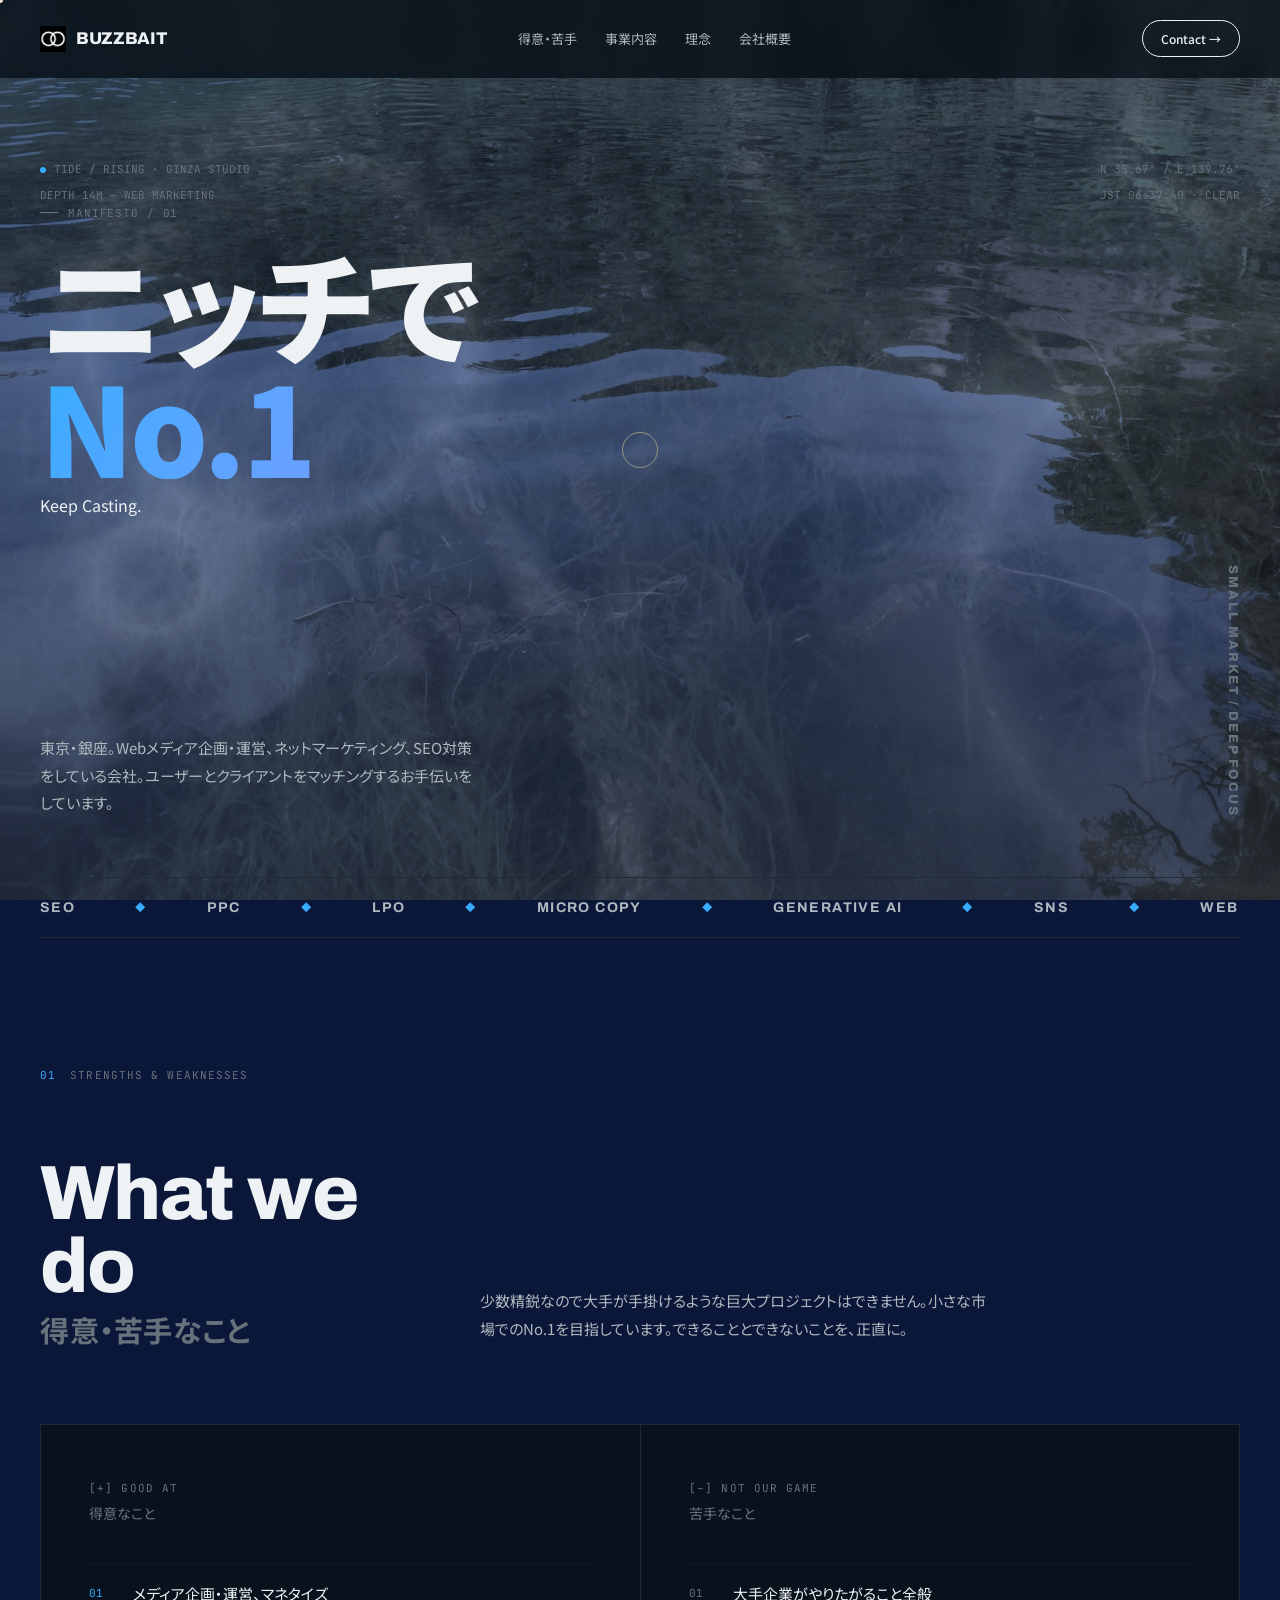
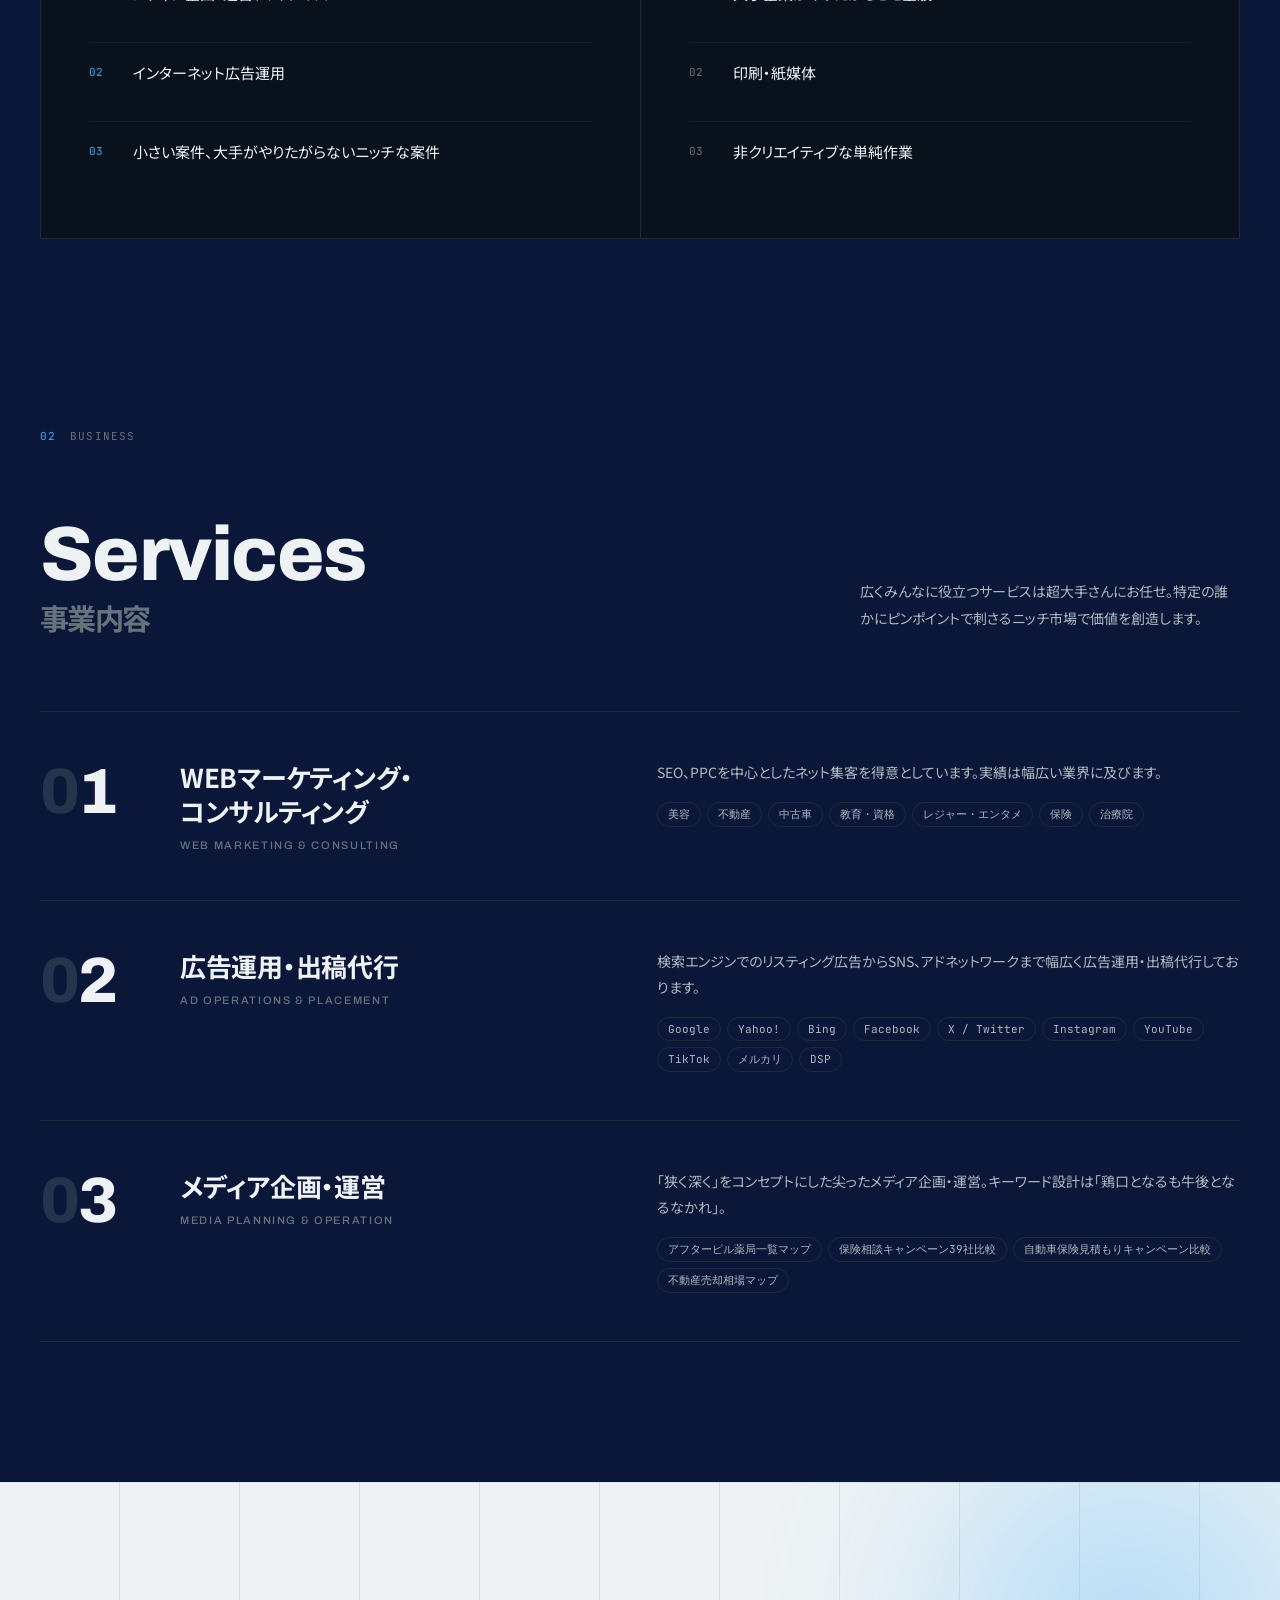
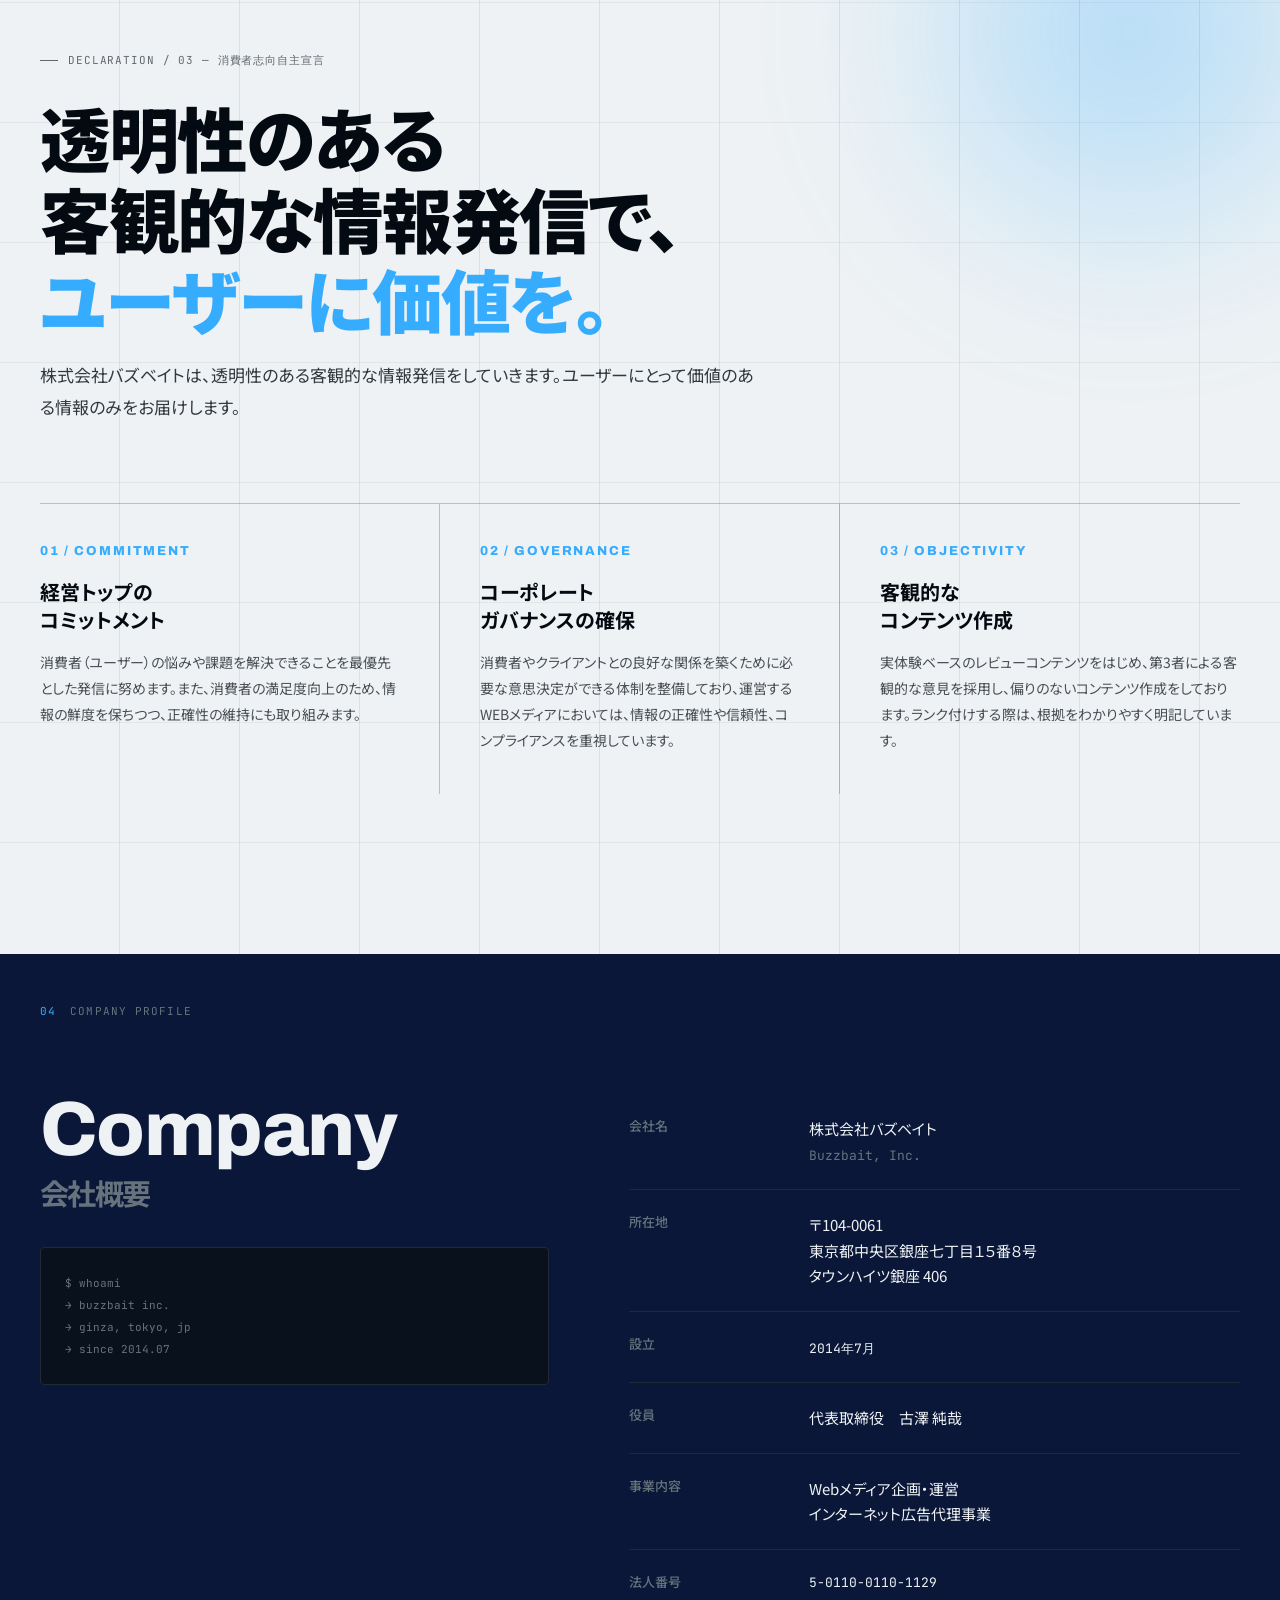
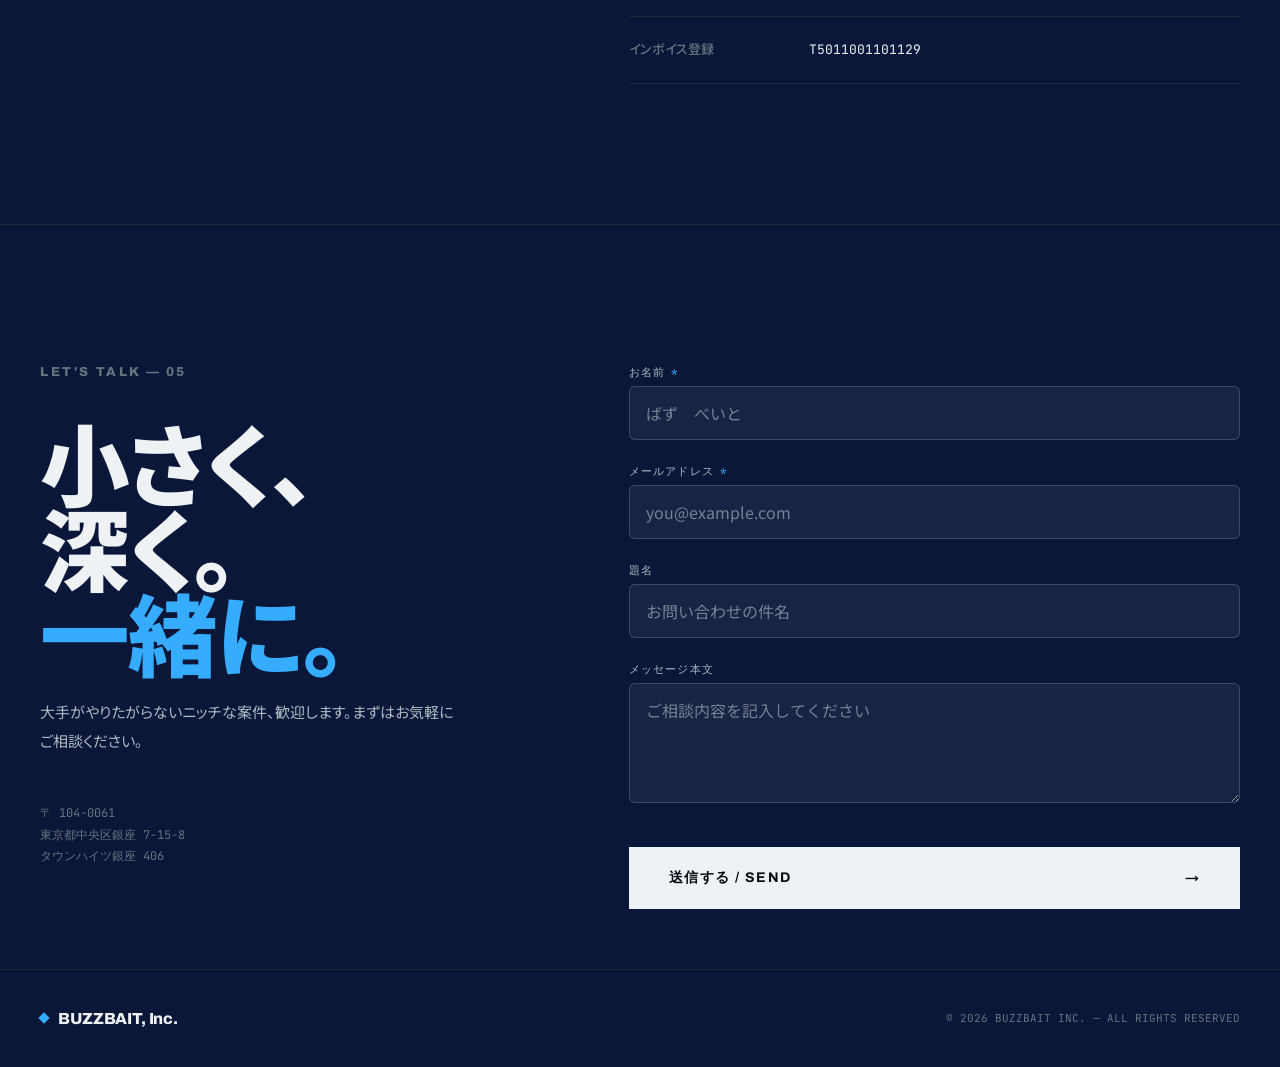
==== commit a1e06b7b: "Add Keep Casting tagline under hero title Secondary catchphrase from the company's business card — p" ====
--- a/index.html
+++ b/index.html
@@ -123,6 +123,7 @@
       <span class="line"><span class="line-inner">ニッチで</span></span>
       <span class="line"><span class="line-inner"><span class="accent-mark">No.1</span></span></span>
     </div>
+    <div class="hero-tag" aria-hidden="true">Keep Casting.</div>
     <div class="hero-sub">
       <p>東京・銀座。Webメディア企画・運営、ネットマーケティング、SEO対策をしている会社。ユーザーとクライアントをマッチングするお手伝いをしています。</p>
       <div class="tag">SMALL MARKET / DEEP FOCUS</div>
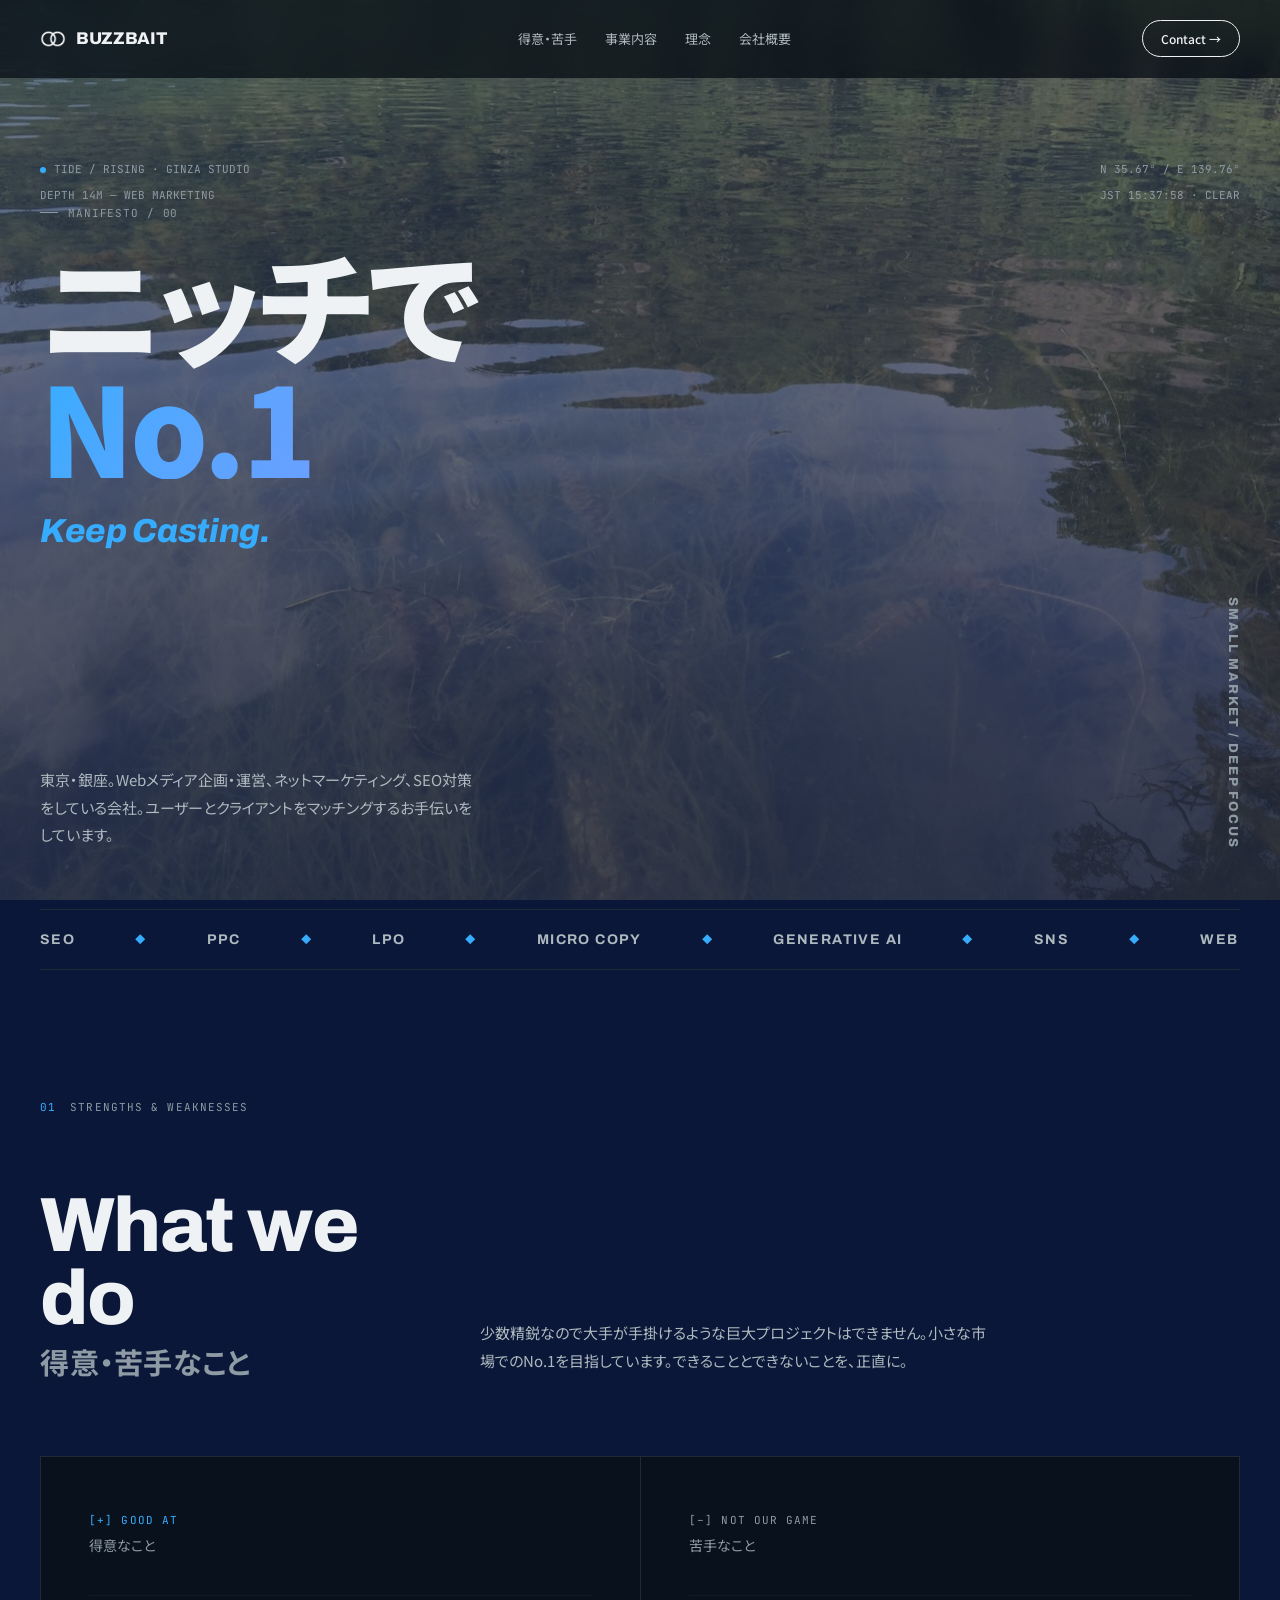
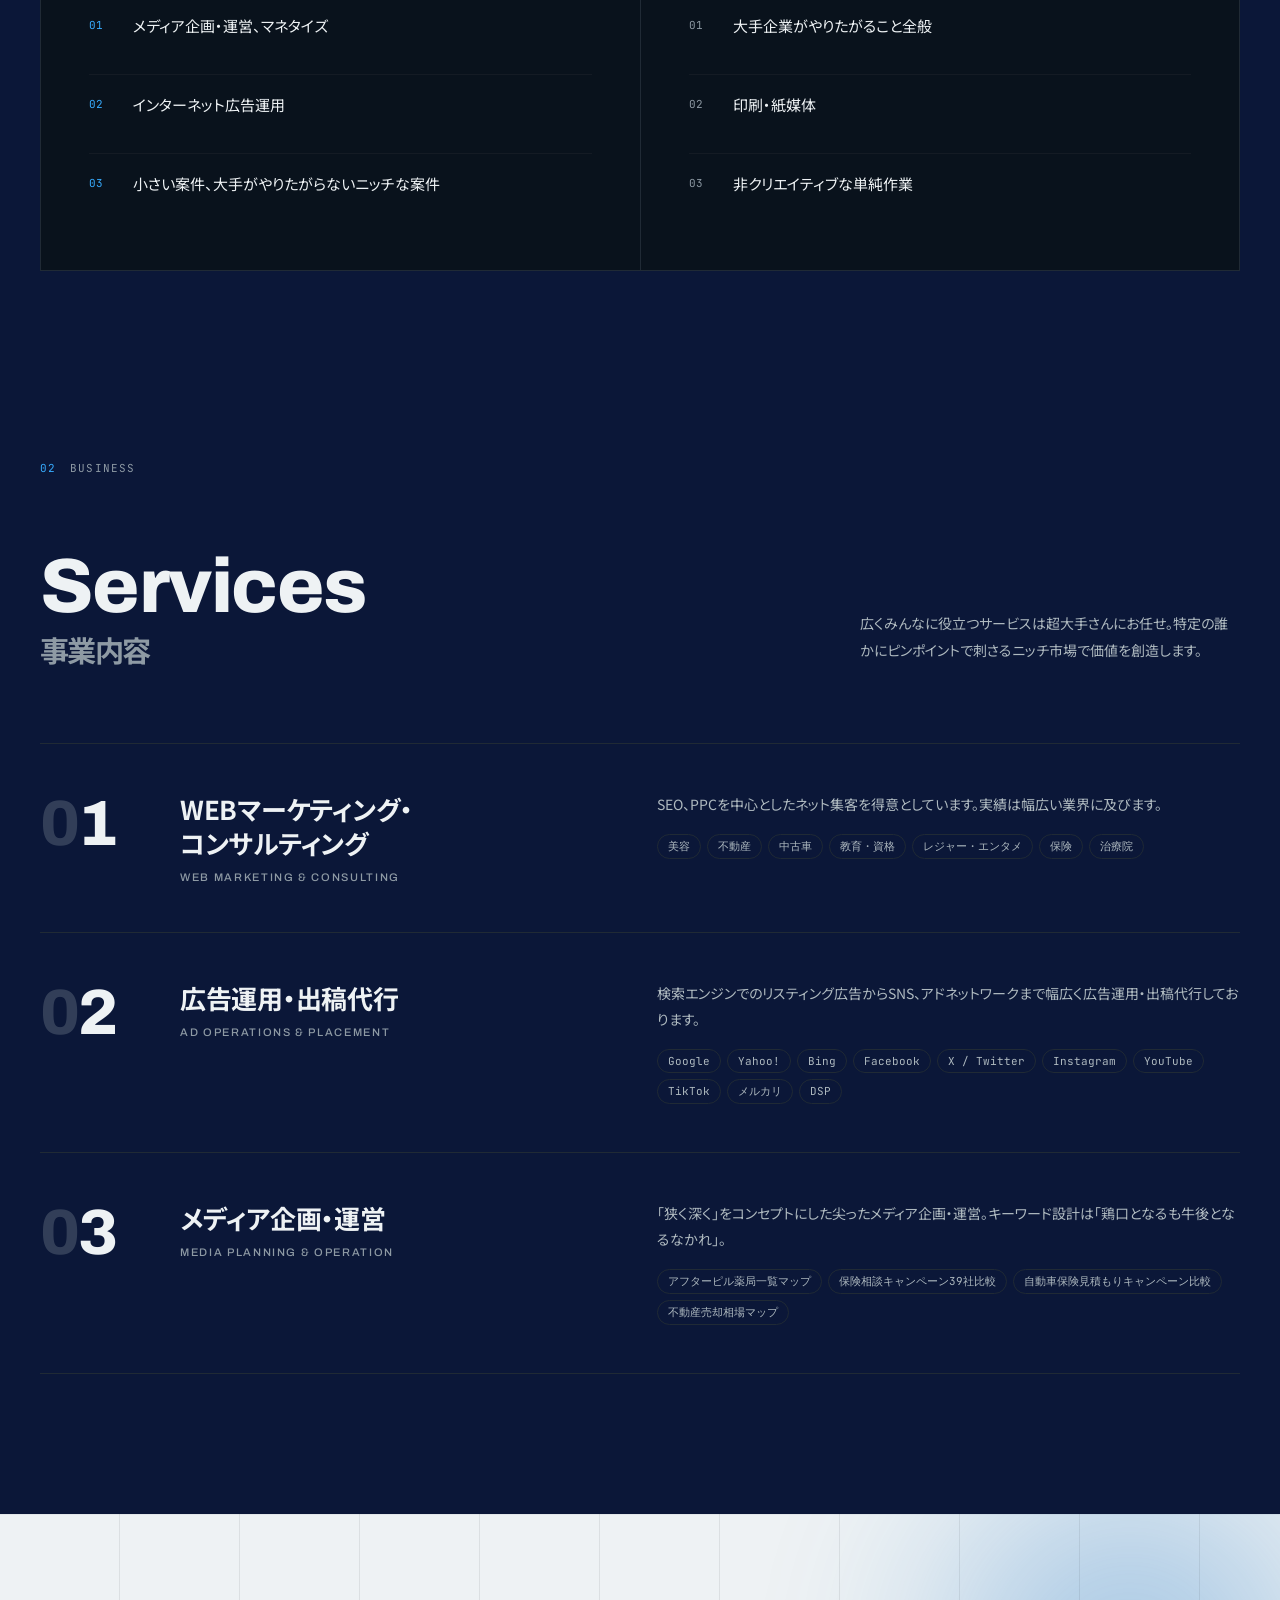
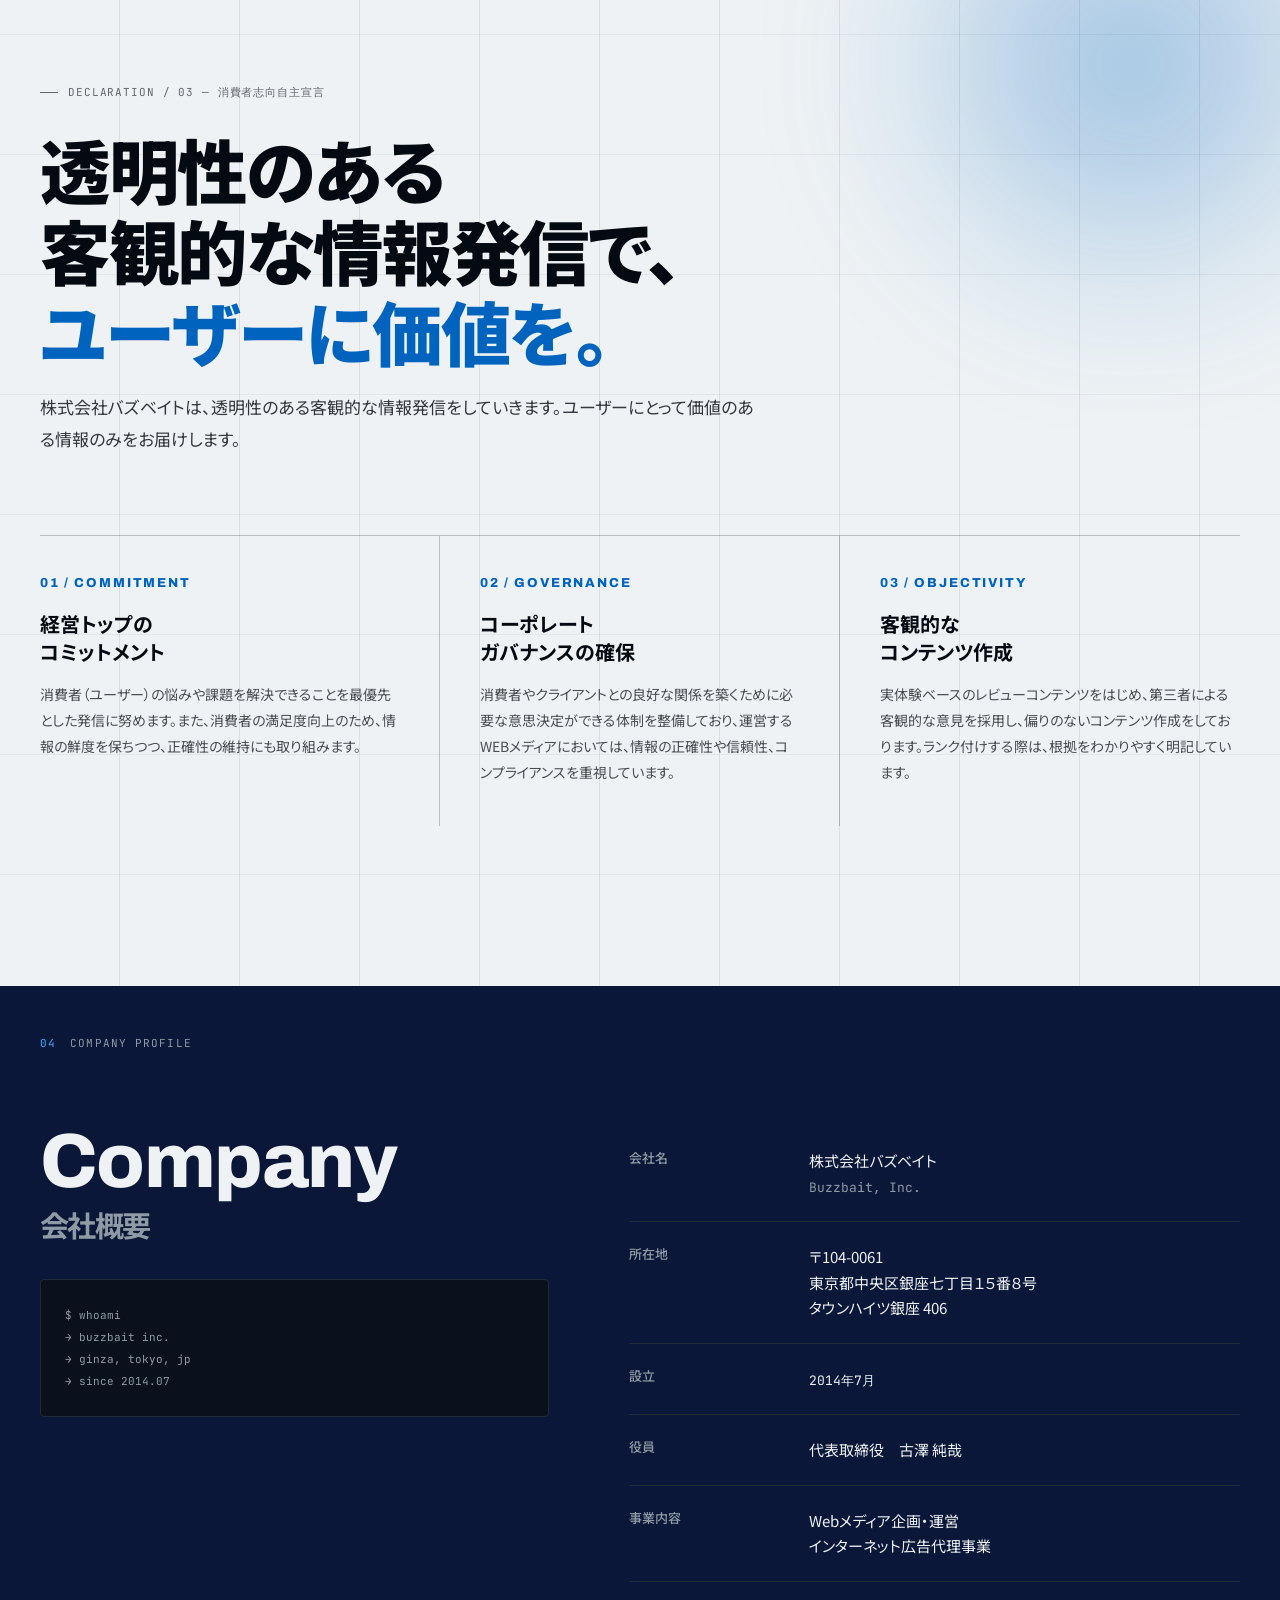
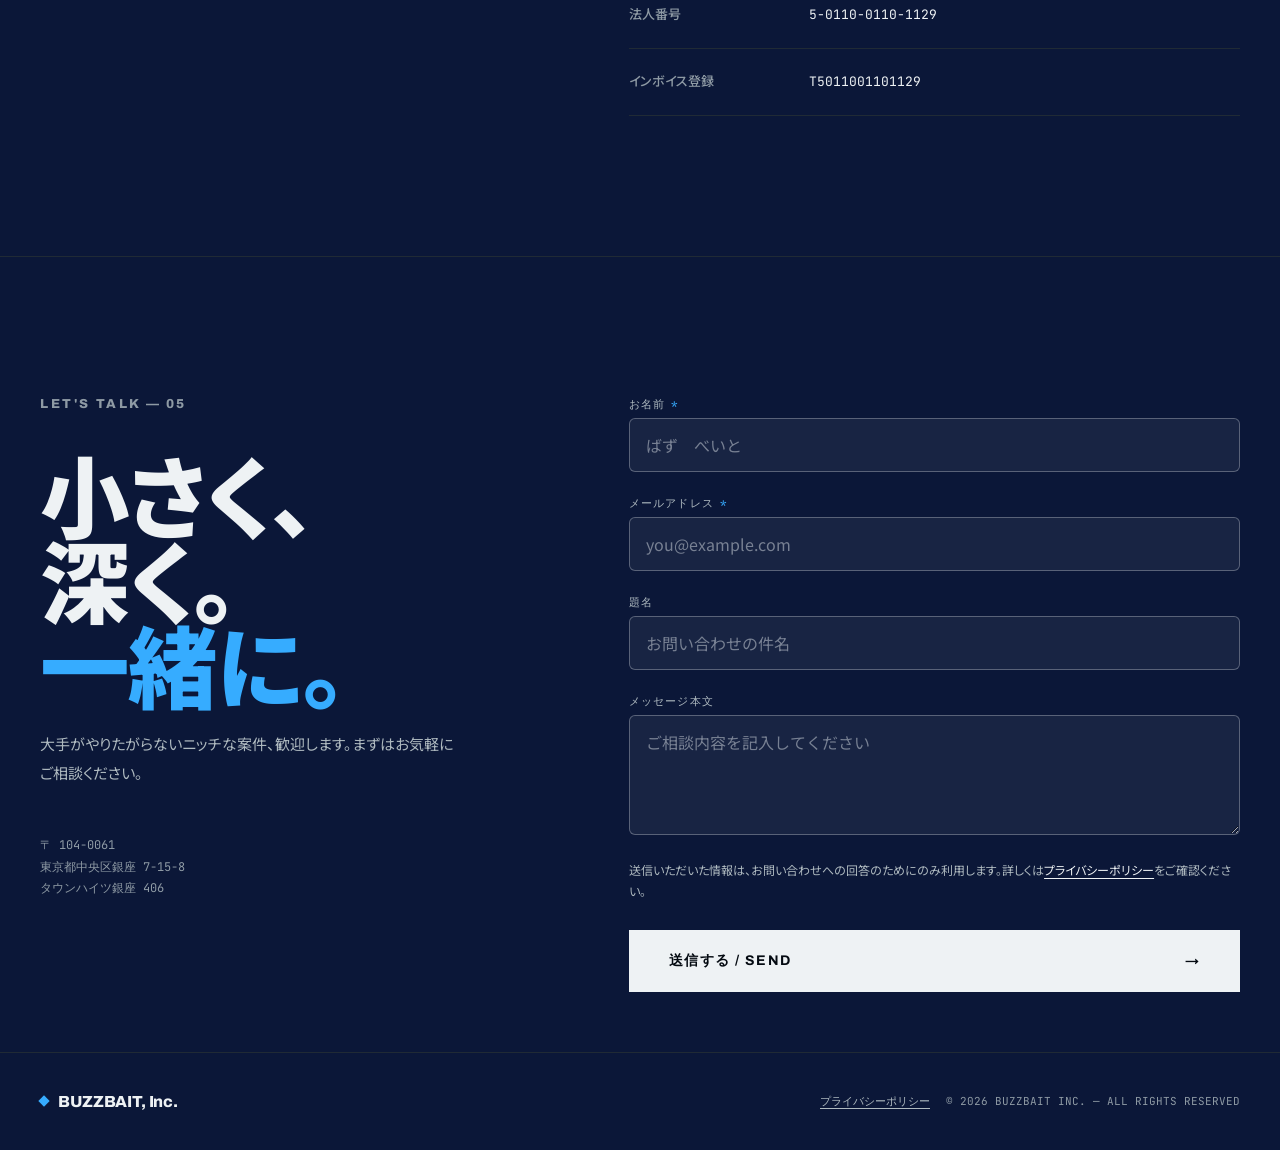
==== commit e034143c: "Site-wide bug audit fixes Bugs fixed - Business rows: hover slide never fired (.reveal.in transform " ====
--- a/index.html
+++ b/index.html
@@ -11,9 +11,13 @@
 <meta name="format-detection" content="telephone=no">
 <meta name="robots" content="index, follow">
 <link rel="canonical" href="https://buzzbait.co.jp/">
-<link rel="stylesheet" href="styles.css">
-<link rel="icon" type="image/png" href="assets/favicon.png">
-<link rel="apple-touch-icon" href="assets/favicon.png">
+<link rel="preconnect" href="https://fonts.googleapis.com">
+<link rel="preconnect" href="https://fonts.gstatic.com" crossorigin>
+<link rel="stylesheet" href="https://fonts.googleapis.com/css2?family=Noto+Sans+JP:wght@400;500;700;900&family=Archivo:ital,wght@0,500;0,700;0,800;1,800&family=JetBrains+Mono:wght@400&display=swap">
+<link rel="stylesheet" href="/styles.css">
+<link rel="icon" type="image/png" href="/assets/favicon.png">
+<link rel="apple-touch-icon" href="/assets/favicon.png">
+<noscript><style>.reveal{opacity:1;transform:none}</style></noscript>
 
 <!-- Open Graph / Twitter -->
 <meta property="og:type" content="website">
@@ -52,40 +56,22 @@
   }
 }
 </script>
-
-<template id="__bundler_thumbnail" data-bg-color="#0b1738">
-  <svg viewBox="0 0 1200 800" xmlns="http://www.w3.org/2000/svg">
-    <rect width="1200" height="800" fill="#0b1738"/>
-    <text x="600" y="380" text-anchor="middle" font-family="system-ui, sans-serif" font-weight="900" font-size="180" fill="#ffffff" letter-spacing="-6">ニッチで</text>
-    <text x="600" y="560" text-anchor="middle" font-family="system-ui, sans-serif" font-weight="900" font-size="200" fill="#5b8cff" letter-spacing="-6">No.1</text>
-    <rect x="540" y="620" width="120" height="4" fill="#5b8cff"/>
-  </svg>
-</template>
 </head>
-<body data-theme="blue" data-mode="light">
+<body data-theme="blue" data-mode="dark">
 
 <!-- Water surface backdrop -->
 <div class="backdrop"></div>
-<canvas id="water"></canvas>
-
-<script>
-const TWEAK_DEFAULTS = /*EDITMODE-BEGIN*/{
-  "theme": "blue",
-  "mode": "dark"
-}/*EDITMODE-END*/;
-document.body.dataset.theme = TWEAK_DEFAULTS.theme;
-document.body.dataset.mode = TWEAK_DEFAULTS.mode;
-</script>
+<canvas id="water" aria-hidden="true"></canvas>
 
 <!-- Cursor -->
-<div class="cursor-dot" id="cursorDot"></div>
-<div class="cursor-ring" id="cursorRing"></div>
-<div class="progress" id="progress"></div>
+<div class="cursor-dot" id="cursorDot" aria-hidden="true"></div>
+<div class="cursor-ring" id="cursorRing" aria-hidden="true"></div>
+<div class="progress" id="progress" aria-hidden="true"></div>
 
 <!-- Nav -->
 <nav class="nav" id="nav">
-  <a href="#" class="nav-brand" data-hover>
-    <img src="assets/favicon.png" alt="" class="nav-logo">
+  <a href="#top" class="nav-brand" data-hover>
+    <img src="/assets/logo-white.png" alt="" class="nav-logo" width="26" height="26">
     <span>BUZZBAIT</span>
   </a>
   <div class="nav-links">
@@ -97,14 +83,9 @@
   <a href="#contact" class="nav-cta" data-hover>Contact →</a>
 </nav>
 
+<main>
 <!-- Hero -->
 <section class="hero" id="top">
-  <div class="hero-grid" id="heroGrid"></div>
-  <div class="float-shape ring" style="top:18%;right:8%" data-speed="0.3"></div>
-  <div class="float-shape plus" style="top:30%;left:6%;animation:floatY 8s ease-in-out infinite"></div>
-  <div class="float-shape square" style="bottom:22%;right:14%;animation:spin 30s linear infinite" data-speed="0.5"></div>
-  <div class="float-shape dot" style="top:70%;left:12%" data-speed="0.7"></div>
-
   <div class="hero-top">
     <div class="hero-meta">
       <div><span class="blink"></span>TIDE / RISING · GINZA STUDIO</div>
@@ -118,7 +99,7 @@
 
   <div class="hero-title-wrap">
     <h1 class="visually-hidden">株式会社バズベイト — ニッチでNo.1の銀座Webマーケティング会社</h1>
-    <div class="eyebrow">MANIFESTO / 01</div>
+    <div class="eyebrow">MANIFESTO / 00</div>
     <div class="hero-title" aria-hidden="true">
       <span class="line"><span class="line-inner">ニッチで</span></span>
       <span class="line"><span class="line-inner"><span class="accent-mark">No.1</span></span></span>
@@ -132,7 +113,7 @@
 
   <div class="hero-marquee">
     <div class="marquee-track">
-      <span>SEO</span><span>PPC</span><span>LPO</span><span>Micro Copy</span><span>Generative AI</span><span>SNS</span><span>Web Marketing</span><span>Media Planning</span><span>Content Strategy</span><span>Niche Market</span><span>SEO</span><span>PPC</span><span>LPO</span><span>Micro Copy</span><span>Generative AI</span><span>SNS</span><span>Web Marketing</span><span>Media Planning</span><span>Content Strategy</span><span>Niche Market</span>
+      <span>SEO</span><span>PPC</span><span>LPO</span><span>Micro Copy</span><span>Generative AI</span><span>SNS</span><span>Web Marketing</span><span>Media Planning</span><span>Content Strategy</span><span>Niche Market</span><span aria-hidden="true">SEO</span><span aria-hidden="true">PPC</span><span aria-hidden="true">LPO</span><span aria-hidden="true">Micro Copy</span><span aria-hidden="true">Generative AI</span><span aria-hidden="true">SNS</span><span aria-hidden="true">Web Marketing</span><span aria-hidden="true">Media Planning</span><span aria-hidden="true">Content Strategy</span><span aria-hidden="true">Niche Market</span>
     </div>
   </div>
 </section>
@@ -171,8 +152,6 @@
 
 <!-- Business -->
 <section class="biz" id="business">
-  <div class="float-shape ring" style="top:15%;right:5%;width:180px;height:180px;animation:spin 40s linear infinite" data-speed="0.4"></div>
-  <div class="float-shape plus" style="bottom:12%;left:8%;animation:floatY 10s ease-in-out infinite"></div>
   <div class="section-label"><span class="num">02</span><span>BUSINESS</span></div>
   <div class="wrap">
     <div class="biz-head reveal">
@@ -185,7 +164,7 @@
     <div class="biz-list">
       <div class="biz-item reveal" data-hover>
         <div class="biz-num">1</div>
-        <div class="biz-title">WEBマーケティング・<br>コンサルティング<span class="en-sub">Web Marketing & Consulting</span></div>
+        <div class="biz-title">WEBマーケティング・<br>コンサルティング<span class="en-sub">Web Marketing &amp; Consulting</span></div>
         <div>
           <div class="biz-desc">SEO、PPCを中心としたネット集客を得意としています。実績は幅広い業界に及びます。</div>
           <div class="biz-tags">
@@ -196,7 +175,7 @@
 
       <div class="biz-item reveal" data-hover>
         <div class="biz-num">2</div>
-        <div class="biz-title">広告運用・出稿代行<span class="en-sub">Ad Operations & Placement</span></div>
+        <div class="biz-title">広告運用・出稿代行<span class="en-sub">Ad Operations &amp; Placement</span></div>
         <div>
           <div class="biz-desc">検索エンジンでのリスティング広告からSNS、アドネットワークまで幅広く広告運用・出稿代行しております。</div>
           <div class="biz-tags">
@@ -207,7 +186,7 @@
 
       <div class="biz-item reveal" data-hover>
         <div class="biz-num">3</div>
-        <div class="biz-title">メディア企画・運営<span class="en-sub">Media Planning & Operation</span></div>
+        <div class="biz-title">メディア企画・運営<span class="en-sub">Media Planning &amp; Operation</span></div>
         <div>
           <div class="biz-desc">「狭く深く」をコンセプトにした尖ったメディア企画・運営。キーワード設計は<em style="font-style:normal">「鶏口となるも牛後となるなかれ」</em>。</div>
           <div class="biz-tags">
@@ -242,7 +221,7 @@
       <div class="decl-item reveal">
         <div class="num">03 / OBJECTIVITY</div>
         <h3>客観的な<br>コンテンツ作成</h3>
-        <p>実体験ベースのレビューコンテンツをはじめ、第3者による客観的な意見を採用し、偏りのないコンテンツ作成をしております。ランク付けする際は、根拠をわかりやすく明記しています。</p>
+        <p>実体験ベースのレビューコンテンツをはじめ、第三者による客観的な意見を採用し、偏りのないコンテンツ作成をしております。ランク付けする際は、根拠をわかりやすく明記しています。</p>
       </div>
     </div>
   </div>
@@ -262,13 +241,13 @@
   </div>
   <div class="comp-right">
     <table class="comp-table">
-      <tr><th>会社名</th><td>株式会社バズベイト<br><span class="en-code" style="color:var(--fg-mute)">Buzzbait, Inc.</span></td></tr>
-      <tr><th>所在地</th><td>〒104-0061<br>東京都中央区銀座七丁目１５番８号<br>タウンハイツ銀座 406</td></tr>
-      <tr><th>設立</th><td><span class="en-code">2014年7月</span></td></tr>
-      <tr><th>役員</th><td>代表取締役　古澤 純哉</td></tr>
-      <tr><th>事業内容</th><td>Webメディア企画・運営<br>インターネット広告代理事業</td></tr>
-      <tr><th>法人番号</th><td class="en-code">5-0110-0110-1129</td></tr>
-      <tr><th>インボイス登録</th><td class="en-code">T5011001101129</td></tr>
+      <tr><th scope="row">会社名</th><td>株式会社バズベイト<br><span class="en-code" style="color:var(--fg-mute)">Buzzbait, Inc.</span></td></tr>
+      <tr><th scope="row">所在地</th><td>〒104-0061<br>東京都中央区銀座七丁目１５番８号<br>タウンハイツ銀座 406</td></tr>
+      <tr><th scope="row">設立</th><td><span class="en-code">2014年7月</span></td></tr>
+      <tr><th scope="row">役員</th><td>代表取締役　古澤 純哉</td></tr>
+      <tr><th scope="row">事業内容</th><td>Webメディア企画・運営<br>インターネット広告代理事業</td></tr>
+      <tr><th scope="row">法人番号</th><td class="en-code">5-0110-0110-1129</td></tr>
+      <tr><th scope="row">インボイス登録</th><td class="en-code">T5011001101129</td></tr>
     </table>
   </div>
 </section>
@@ -288,100 +267,39 @@
     </div>
     <div class="contact-right">
       <form id="contactForm" class="row" action="https://formspree.io/f/maqabokr" method="POST">
-        <label><span class="label-head">お名前<span class="req">*</span></span><input type="text" name="name" required placeholder="ばず　べいと"></label>
-        <label><span class="label-head">メールアドレス<span class="req">*</span></span><input type="email" name="email" required placeholder="you@example.com"></label>
+        <input type="hidden" name="_subject" value="【buzzbait.co.jp】お問い合わせ">
+        <input type="text" name="_gotcha" tabindex="-1" autocomplete="off" style="display:none" aria-hidden="true">
+        <label><span class="label-head">お名前<span class="req">*</span></span><input type="text" name="name" required autocomplete="name" placeholder="ばず　べいと"></label>
+        <label><span class="label-head">メールアドレス<span class="req">*</span></span><input type="email" name="email" required autocomplete="email" placeholder="you@example.com"></label>
         <label><span class="label-head">題名</span><input type="text" name="subject" placeholder="お問い合わせの件名"></label>
         <label><span class="label-head">メッセージ本文</span><textarea name="message" placeholder="ご相談内容を記入してください"></textarea></label>
+        <p class="form-note">送信いただいた情報は、お問い合わせへの回答のためにのみ利用します。詳しくは<a href="/privacy/">プライバシーポリシー</a>をご確認ください。</p>
         <button type="submit" data-hover><span>送信する / Send</span><span class="arrow">→</span></button>
+        <p class="form-status" id="formStatus" role="status" aria-live="polite"></p>
       </form>
     </div>
   </div>
 </section>
+</main>
 
 <footer>
   <div class="f-brand"><span class="dot"></span>BUZZBAIT, Inc.</div>
-  <div class="f-meta">© 2026 BUZZBAIT INC. — ALL RIGHTS RESERVED</div>
+  <div class="f-meta"><a href="/privacy/">プライバシーポリシー</a><span>© 2026 BUZZBAIT INC. — ALL RIGHTS RESERVED</span></div>
 </footer>
 
-<!-- Tweaks Panel -->
-<div class="tweaks" id="tweaks">
-  <h4>Tweaks <span class="close" id="tweakClose">✕</span></h4>
-  <div class="group">
-    <div class="group-title">Color Theme</div>
-    <div class="theme-swatches">
-      <button class="theme-swatch active" data-theme="blue" data-hover>
-        <div class="sw-color" style="background:oklch(0.55 0.16 245)"></div>
-        Blue
-      </button>
-      <button class="theme-swatch" data-theme="teal" data-hover>
-        <div class="sw-color" style="background:oklch(0.6 0.13 190)"></div>
-        Teal
-      </button>
-      <button class="theme-swatch" data-theme="graphite" data-hover>
-        <div class="sw-color" style="background:oklch(0.78 0.17 130)"></div>
-        Lime
-      </button>
-    </div>
-  </div>
-  <div class="group">
-    <div class="group-title">Mode</div>
-    <div class="mode-toggle">
-      <button class="active" data-mode="light" data-hover>Light</button>
-      <button data-mode="dark" data-hover>Dark</button>
-    </div>
-  </div>
-</div>
-
 <script src="/water.js"></script>
+<script src="/cursor.js"></script>
 <script>
-// Cursor follow
-const dot = document.getElementById('cursorDot');
-const ring = document.getElementById('cursorRing');
-let mx = innerWidth/2, my = innerHeight/2, rx = mx, ry = my;
-addEventListener('mousemove', e => {
-  mx = e.clientX; my = e.clientY;
-  dot.style.transform = `translate(${mx}px, ${my}px) translate(-50%,-50%)`;
-});
-function tick() {
-  rx += (mx - rx) * 0.18;
-  ry += (my - ry) * 0.18;
-  ring.style.transform = `translate(${rx}px, ${ry}px) translate(-50%,-50%)`;
-  requestAnimationFrame(tick);
-}
-tick();
-document.addEventListener('mouseover', e => {
-  if (e.target.closest('[data-hover]')) ring.classList.add('hover');
-});
-document.addEventListener('mouseout', e => {
-  if (e.target.closest('[data-hover]')) ring.classList.remove('hover');
-});
-
-// Nav scrolled state + progress + parallax
+// Nav scrolled state + scroll progress bar
 const nav = document.getElementById('nav');
 const progress = document.getElementById('progress');
-const heroGrid = document.getElementById('heroGrid');
-const parallaxEls = document.querySelectorAll('[data-speed]');
-addEventListener('scroll', () => {
+function onScroll() {
   nav.classList.toggle('scrolled', scrollY > 20);
-  const p = scrollY / (document.body.scrollHeight - innerHeight);
-  progress.style.transform = `scaleX(${p})`;
-  if (heroGrid) heroGrid.style.transform = `translateY(${scrollY * 0.3}px)`;
-  parallaxEls.forEach(el => {
-    const s = parseFloat(el.dataset.speed) || 0.3;
-    el.style.transform = `translateY(${-scrollY * s}px)`;
-  });
-}, { passive: true });
-
-// Mouse parallax for blobs
-const blobs = document.querySelectorAll('.blob');
-addEventListener('mousemove', e => {
-  const nx = (e.clientX / innerWidth - 0.5);
-  const ny = (e.clientY / innerHeight - 0.5);
-  blobs.forEach((b, i) => {
-    const depth = (i + 1) * 30;
-    b.style.translate = `${nx * depth}px ${ny * depth}px`;
-  });
-});
+  const max = document.documentElement.scrollHeight - innerHeight;
+  progress.style.transform = `scaleX(${max > 0 ? Math.min(1, scrollY / max) : 0})`;
+}
+addEventListener('scroll', onScroll, { passive: true });
+onScroll();
 
 // Reveal on scroll
 if ('IntersectionObserver' in window) {
@@ -393,95 +311,57 @@
   document.querySelectorAll('.reveal').forEach(el => el.classList.add('in'));
 }
 
-// Clock
-function updateClock(){
-  const d = new Date();
-  document.getElementById('clock').textContent =
-    `JST ${String(d.getHours()).padStart(2,'0')}:${String(d.getMinutes()).padStart(2,'0')}:${String(d.getSeconds()).padStart(2,'0')}`;
+// Clock — always Japan time, regardless of the visitor's timezone
+const clockEl = document.getElementById('clock');
+const jstFormat = new Intl.DateTimeFormat('en-GB', {
+  timeZone: 'Asia/Tokyo', hourCycle: 'h23',
+  hour: '2-digit', minute: '2-digit', second: '2-digit',
+});
+function updateClock() {
+  if (clockEl) clockEl.textContent = 'JST ' + jstFormat.format(new Date());
 }
 updateClock(); setInterval(updateClock, 1000);
 
 // Contact form (Formspree)
 const contactForm = document.getElementById('contactForm');
+const formStatus = document.getElementById('formStatus');
 if (contactForm) {
+  const btn = contactForm.querySelector('button[type="submit"]');
+  const original = btn.innerHTML;
   contactForm.addEventListener('submit', async (e) => {
     e.preventDefault();
-    const btn = contactForm.querySelector('button');
-    const original = btn.innerHTML;
     btn.disabled = true;
     btn.innerHTML = '<span>送信中…</span>';
+    formStatus.textContent = '';
     try {
       const res = await fetch(contactForm.action, {
         method: 'POST',
         body: new FormData(contactForm),
         headers: { Accept: 'application/json' }
       });
-      if (res.ok) {
-        btn.innerHTML = '<span>送信されました ✓</span>';
-        contactForm.reset();
-      } else {
-        btn.innerHTML = '<span>送信エラー — もう一度</span>';
-        btn.disabled = false;
-      }
-    } catch {
-      btn.innerHTML = '<span>送信エラー — もう一度</span>';
+      if (!res.ok) throw new Error('HTTP ' + res.status);
+      btn.innerHTML = '<span>送信されました ✓</span>';
+      formStatus.textContent = 'お問い合わせを受け付けました。ありがとうございました。';
+      contactForm.reset();
+    } catch (err) {
+      btn.innerHTML = original;
       btn.disabled = false;
+      formStatus.textContent = '送信できませんでした。時間をおいて、もう一度お試しください。';
     }
   });
 }
 
-// Smooth scroll
+// Smooth scroll for in-page links
+const reduceMotion = matchMedia('(prefers-reduced-motion: reduce)').matches;
 document.querySelectorAll('a[href^="#"]').forEach(a => {
   a.addEventListener('click', e => {
     const id = a.getAttribute('href');
     if (id.length > 1) {
       const t = document.querySelector(id);
-      if (t) { e.preventDefault(); t.scrollIntoView({behavior:'smooth', block:'start'}); }
+      if (t) { e.preventDefault(); t.scrollIntoView({ behavior: reduceMotion ? 'auto' : 'smooth', block: 'start' }); }
     }
   });
 });
-
-// ====== Tweaks ======
-const tweaks = document.getElementById('tweaks');
-
-function applyTheme(theme){
-  document.body.dataset.theme = theme;
-  document.querySelectorAll('.theme-swatch').forEach(b =>
-    b.classList.toggle('active', b.dataset.theme === theme));
-}
-function applyMode(mode){
-  document.body.dataset.mode = mode;
-  document.querySelectorAll('.mode-toggle button').forEach(b =>
-    b.classList.toggle('active', b.dataset.mode === mode));
-}
-
-document.querySelectorAll('.theme-swatch').forEach(b => {
-  b.addEventListener('click', () => {
-    applyTheme(b.dataset.theme);
-    window.parent.postMessage({type:'__edit_mode_set_keys', edits:{theme:b.dataset.theme}}, '*');
-  });
-});
-document.querySelectorAll('.mode-toggle button').forEach(b => {
-  b.addEventListener('click', () => {
-    applyMode(b.dataset.mode);
-    window.parent.postMessage({type:'__edit_mode_set_keys', edits:{mode:b.dataset.mode}}, '*');
-  });
-});
-document.getElementById('tweakClose').addEventListener('click', () => {
-  tweaks.classList.remove('active');
-});
-
-// Set initial state
-applyTheme(TWEAK_DEFAULTS.theme);
-applyMode(TWEAK_DEFAULTS.mode);
-
-// Tweaks host protocol
-window.addEventListener('message', e => {
-  if (!e.data || !e.data.type) return;
-  if (e.data.type === '__activate_edit_mode') tweaks.classList.add('active');
-  if (e.data.type === '__deactivate_edit_mode') tweaks.classList.remove('active');
-});
-window.parent.postMessage({type:'__edit_mode_available'}, '*');
 </script>
 
 </body>
--- a/styles.css
+++ b/styles.css
@@ -1,5 +1,5 @@
 /* buzzbait renewal — cool corporate */
-@import url('https://fonts.googleapis.com/css2?family=Noto+Sans+JP:wght@300;400;500;700;900&family=Archivo:wght@400;500;600;700;800;900&family=JetBrains+Mono:wght@400;500&display=swap');
+/* Web fonts are loaded with <link rel="preconnect"> + <link rel="stylesheet"> in each page's <head>. */
 
 .visually-hidden {
   position: absolute;
@@ -12,7 +12,6 @@
 }
 
 :root {
-  /* cool / blue (default) */
   --bg: oklch(0.985 0.004 230);
   --bg-soft: oklch(0.965 0.006 230);
   --fg: oklch(0.18 0.035 250);
@@ -27,42 +26,13 @@
   --grid-dot: oklch(0.88 0.012 240);
 }
 
-[data-theme="teal"] {
-  --bg: oklch(0.985 0.006 180);
-  --bg-soft: oklch(0.96 0.012 180);
-  --fg: oklch(0.2 0.04 200);
-  --fg-soft: oklch(0.4 0.025 200);
-  --fg-mute: oklch(0.62 0.015 200);
-  --line: oklch(0.87 0.02 190);
-  --line-soft: oklch(0.93 0.015 190);
-  --accent: oklch(0.6 0.13 190);
-  --accent-ink: oklch(0.99 0.005 180);
-  --accent-soft: oklch(0.92 0.04 190);
-  --surface: oklch(1 0 0);
-  --grid-dot: oklch(0.87 0.02 190);
-}
-
-[data-theme="graphite"] {
-  --bg: oklch(0.97 0.002 250);
-  --bg-soft: oklch(0.94 0.004 250);
-  --fg: oklch(0.16 0.01 250);
-  --fg-soft: oklch(0.38 0.01 250);
-  --fg-mute: oklch(0.58 0.008 250);
-  --line: oklch(0.85 0.006 250);
-  --line-soft: oklch(0.92 0.004 250);
-  --accent: oklch(0.78 0.17 130);
-  --accent-ink: oklch(0.18 0.02 250);
-  --accent-soft: oklch(0.93 0.06 130);
-  --surface: oklch(1 0 0);
-  --grid-dot: oklch(0.85 0.006 250);
-}
-
+/* The site is dark-mode only (body carries data-mode="dark" in the markup). */
 [data-mode="dark"] {
   --bg: oklch(0.14 0.02 250);
   --bg-soft: oklch(0.18 0.025 250);
   --fg: oklch(0.96 0.005 230);
   --fg-soft: oklch(0.78 0.015 230);
-  --fg-mute: oklch(0.55 0.02 240);
+  --fg-mute: oklch(0.68 0.02 240);
   --line: oklch(0.28 0.025 250);
   --line-soft: oklch(0.22 0.02 250);
   --accent: oklch(0.72 0.16 245);
@@ -71,17 +41,6 @@
   --surface: oklch(0.18 0.025 250);
   --grid-dot: oklch(0.26 0.02 250);
 }
-[data-mode="dark"][data-theme="teal"] {
-  --accent: oklch(0.78 0.13 190);
-  --accent-soft: oklch(0.28 0.05 190);
-}
-[data-mode="dark"][data-theme="graphite"] {
-  --bg: oklch(0.13 0.005 250);
-  --bg-soft: oklch(0.17 0.005 250);
-  --accent: oklch(0.82 0.18 130);
-  --accent-ink: oklch(0.13 0.005 250);
-  --accent-soft: oklch(0.24 0.05 130);
-}
 
 .nav, section, footer { position: relative; z-index: 1; }
 * { box-sizing: border-box; margin: 0; padding: 0; }
@@ -100,16 +59,13 @@
 body {
   background: transparent;
   color: var(--fg);
-}
-
-body {
   overflow-x: hidden;
-  cursor: none;
   position: relative;
   isolation: isolate;
 }
 
 /* ============ Water surface backdrop ============ */
+/* Static photo fallback — visible whenever the WebGL canvas is unavailable or hidden. */
 .backdrop {
   position: fixed;
   inset: 0;
@@ -121,10 +77,8 @@
     url("assets/water-main.jpg") center / cover no-repeat,
     #0b1738;
 }
-.backdrop canvas { display: none; }
-canvas#particles { display: none; }
-
-/* Water surface canvas — fullscreen */
+
+/* Water surface canvas — fullscreen, drawn by /water.js */
 canvas#water {
   position: fixed;
   inset: 0;
@@ -135,165 +89,26 @@
   filter: contrast(1.05) saturate(1.1);
 }
 
-/* Subtle horizon glow */
-.water-glow {
-  position: fixed;
-  inset: 0;
-  z-index: -1;
-  pointer-events: none;
-  background:
-    radial-gradient(ellipse 70% 50% at 50% 50%, color-mix(in oklch, var(--accent) 15%, transparent), transparent 70%),
-    radial-gradient(ellipse 50% 40% at 80% 80%, color-mix(in oklch, var(--accent) 12%, transparent), transparent 70%);
-  mix-blend-mode: screen;
-  opacity: 0.5;
-}
-[data-mode="dark"] .water-glow { opacity: 0.4; }
-
-.blob, .grid-overlay, .caustics { display: none !important; }
-
-.float-shape { display: none !important; }
-.blob {
-  position: absolute;
-  width: 900px;
-  height: 900px;
-  border-radius: 50%;
-  filter: blur(120px);
-  opacity: 0.45;
-  mix-blend-mode: normal;
-  will-change: transform;
-}
-[data-mode="dark"] .blob { opacity: 0.55; filter: blur(140px); }
-.blob-1 {
-  background: radial-gradient(ellipse, var(--accent), transparent 60%);
-  top: -250px; left: -250px;
-  width: 1100px; height: 700px;
-  opacity: 0.35;
-  animation: tideA 26s ease-in-out infinite;
-}
-.blob-2 {
-  background: radial-gradient(ellipse, color-mix(in oklch, var(--accent) 70%, oklch(0.78 0.12 200)), transparent 60%);
-  bottom: -350px; right: -200px;
-  width: 1200px; height: 800px;
-  opacity: 0.32;
-  animation: tideB 32s ease-in-out infinite;
-}
-.blob-3 {
-  background: radial-gradient(ellipse, color-mix(in oklch, var(--accent) 50%, oklch(0.85 0.1 220)), transparent 60%);
-  top: 40%; left: 40%;
-  width: 900px; height: 600px;
-  opacity: 0.25;
-  animation: tideC 38s ease-in-out infinite;
-}
-@keyframes tideA {
-  0%, 100% { transform: translate(0, 0) scaleX(1) scaleY(1); }
-  50% { transform: translate(120px, 60px) scaleX(1.15) scaleY(0.92); }
-}
-@keyframes tideB {
-  0%, 100% { transform: translate(0, 0) scaleX(1) scaleY(1); }
-  50% { transform: translate(-140px, -80px) scaleX(0.9) scaleY(1.1); }
-}
-@keyframes tideC {
-  0%, 100% { transform: translate(-50%, -50%) scaleX(1) scaleY(1); }
-  50% { transform: translate(-45%, -55%) scaleX(1.1) scaleY(0.9); }
-}
-
-/* Horizontal ripple lines — water surface */
-.grid-overlay {
-  position: fixed;
-  inset: -10% -5%;
-  background-image:
-    repeating-linear-gradient(0deg,
-      transparent 0px, transparent 38px,
-      color-mix(in oklch, var(--accent) 35%, transparent) 38px,
-      color-mix(in oklch, var(--accent) 35%, transparent) 39px,
-      transparent 39px, transparent 80px,
-      color-mix(in oklch, var(--accent) 18%, transparent) 80px,
-      color-mix(in oklch, var(--accent) 18%, transparent) 81px);
-  opacity: 0.4;
-  z-index: -1;
-  pointer-events: none;
-  mask-image: radial-gradient(ellipse at center, black 20%, transparent 85%);
-  -webkit-mask-image: radial-gradient(ellipse at center, black 20%, transparent 85%);
-  will-change: transform;
-  filter: blur(0.4px);
-}
-[data-mode="dark"] .grid-overlay { opacity: 0.55; }
-
-/* Caustic light beams */
-.caustics {
-  position: fixed;
-  inset: 0;
-  z-index: -1;
-  pointer-events: none;
-  background:
-    radial-gradient(ellipse 60% 40% at 20% 20%, color-mix(in oklch, var(--accent) 30%, transparent), transparent 70%),
-    radial-gradient(ellipse 50% 30% at 80% 60%, color-mix(in oklch, var(--accent) 22%, transparent), transparent 70%);
-  filter: blur(40px);
-  mix-blend-mode: screen;
-  opacity: 0.6;
-  animation: caustics 14s ease-in-out infinite;
-}
-@keyframes caustics {
-  0%, 100% { transform: translate(0,0) scale(1); }
-  50% { transform: translate(40px, -30px) scale(1.1); }
-}
-
-/* Floating geometric shapes */
-.float-shape {
-  position: absolute;
-  pointer-events: none;
-  will-change: transform;
-}
-.float-shape.ring {
-  width: 120px; height: 120px;
-  border: 1px solid var(--accent);
-  border-radius: 50%;
-  opacity: 0.4;
-}
-.float-shape.square {
-  width: 80px; height: 80px;
-  border: 1px solid var(--fg);
-  opacity: 0.25;
-}
-.float-shape.dot {
-  width: 12px; height: 12px;
-  border-radius: 50%;
-  background: var(--accent);
-}
-.float-shape.plus {
-  width: 32px; height: 32px;
-  opacity: 0.4;
-}
-.float-shape.plus::before, .float-shape.plus::after {
-  content: '';
-  position: absolute;
-  background: var(--accent);
-}
-.float-shape.plus::before { left: 50%; top: 0; width: 1px; height: 100%; transform: translateX(-50%); }
-.float-shape.plus::after { top: 50%; left: 0; height: 1px; width: 100%; transform: translateY(-50%); }
-
-@keyframes floatY {
-  0%, 100% { transform: translateY(0) rotate(0deg); }
-  50% { transform: translateY(-40px) rotate(180deg); }
-}
-@keyframes spin {
-  to { transform: rotate(360deg); }
-}
-
-@media (max-width: 900px) { body { cursor: auto; } }
-
 a { color: inherit; text-decoration: none; }
 
-.mono { font-family: 'JetBrains Mono', monospace; font-weight: 400; }
-.en { font-family: 'Archivo', 'Noto Sans JP', sans-serif; letter-spacing: -0.01em; }
+a:focus-visible,
+button:focus-visible {
+  outline: 2px solid var(--accent);
+  outline-offset: 3px;
+  border-radius: 2px;
+}
 
 /* ============ Cursor ============ */
+/* Opt-in: /cursor.js adds html.has-cursor only for fine pointers that can hover.
+   Without JS, or on touch devices, the native cursor is used. */
 .cursor-dot, .cursor-ring {
+  display: none;
   position: fixed;
   top: 0; left: 0;
   pointer-events: none;
   z-index: 9999;
   mix-blend-mode: difference;
+  opacity: 0;
 }
 .cursor-dot {
   width: 6px; height: 6px;
@@ -312,7 +127,14 @@
   width: 72px; height: 72px;
   background: oklch(1 0 0 / 0.08);
 }
-@media (max-width: 900px) { .cursor-dot, .cursor-ring { display: none; } }
+@media (min-width: 901px) {
+  html.has-cursor body,
+  html.has-cursor form button { cursor: none; }
+  html.has-cursor .cursor-dot,
+  html.has-cursor .cursor-ring { display: block; }
+  html.has-cursor.cursor-moved .cursor-dot,
+  html.has-cursor.cursor-moved .cursor-ring { opacity: 1; }
+}
 
 /* ============ Nav ============ */
 .nav {
@@ -323,6 +145,7 @@
   display: flex;
   justify-content: space-between;
   align-items: center;
+  -webkit-backdrop-filter: blur(14px);
   backdrop-filter: blur(14px);
   background: color-mix(in oklch, var(--bg) 72%, transparent);
   border-bottom: 1px solid transparent;
@@ -343,7 +166,6 @@
   height: 26px;
   object-fit: contain;
 }
-[data-mode="dark"] .nav-brand .nav-logo { filter: invert(1); }
 .nav-links {
   display: flex;
   gap: 28px;
@@ -434,10 +256,6 @@
   justify-content: space-between;
   position: relative;
 }
-.hero-grid { display: none; }
-.hero-title {
-  position: relative;
-}
 .hero-title .accent-mark {
   background: linear-gradient(120deg, var(--accent), color-mix(in oklch, var(--accent) 50%, oklch(0.7 0.2 310)));
   -webkit-background-clip: text;
@@ -513,7 +331,6 @@
   from { transform: translateY(110%); }
   to { transform: translateY(0); }
 }
-.hero-title .line-inner { animation-fill-mode: forwards; }
 .hero-title .accent-mark {
   display: inline-block;
   position: relative;
@@ -530,6 +347,18 @@
 }
 @keyframes fadeUp { from { opacity: 0; transform: translateY(20px); } to { opacity: 1; transform: translateY(0); } }
 
+.hero-tag {
+  margin-top: 20px;
+  font-family: 'Archivo', sans-serif;
+  font-weight: 800;
+  font-style: italic;
+  font-size: clamp(20px, 2.6vw, 34px);
+  letter-spacing: -0.01em;
+  color: var(--accent);
+  opacity: 0;
+  animation: fadeUp 1s ease 0.9s both;
+}
+
 .hero-sub p {
   max-width: 440px;
   font-size: 15px;
@@ -546,6 +375,11 @@
   writing-mode: vertical-rl;
   text-orientation: mixed;
   align-self: flex-start;
+}
+@media (max-width: 900px) {
+  .hero { padding: 120px 20px 60px; }
+  .hero-sub { flex-direction: column; align-items: flex-start; gap: 20px; }
+  .hero-sub .tag { writing-mode: horizontal-tb; }
 }
 
 .hero-marquee {
@@ -558,9 +392,10 @@
   z-index: 2;
   padding: 22px 0;
 }
+/* The track holds two identical sets of items and loops by -50%, so every item
+   carries its own trailing space (no flex gap) to make the halves exactly equal. */
 .marquee-track {
   display: flex;
-  gap: 60px;
   animation: marquee 40s linear infinite;
   white-space: nowrap;
   flex-shrink: 0;
@@ -575,6 +410,7 @@
   display: inline-flex;
   align-items: center;
   gap: 60px;
+  padding-right: 60px;
 }
 .marquee-track span::after {
   content: '◆';
@@ -655,7 +491,8 @@
   color: var(--fg-mute);
   margin-bottom: 40px;
 }
-.sw-card.good h3 { color: var(--accent); }
+.sw-card.good h3,
+.sw-card.good h3 .label { color: var(--accent); }
 .sw-card ul { list-style: none; display: flex; flex-direction: column; gap: 18px; }
 .sw-card li {
   display: flex;
@@ -667,7 +504,9 @@
   line-height: 1.6;
   transition: padding-left 0.3s ease;
 }
-.sw-card li:hover { padding-left: 8px; }
+@media (hover: hover) {
+  .sw-card li:hover { padding-left: 8px; }
+}
 .sw-card li .n {
   font-family: 'JetBrains Mono', monospace;
   font-size: 11px;
@@ -722,13 +561,19 @@
   padding: 48px 0;
   border-bottom: 1px solid var(--line);
   position: relative;
-  transition: transform 0.5s cubic-bezier(0.22, 1, 0.36, 1);
-  will-change: transform;
-}
-.biz-item:hover {
-  transform: translateX(16px);
-}
-.biz-item:hover .biz-title { color: var(--accent); }
+}
+/* .reveal owns `transform` (scroll-in) and its own transition list, so the hover
+   slide uses the independent `translate` property and extends the transition list. */
+.biz-item.reveal {
+  transition:
+    opacity 0.9s cubic-bezier(0.22, 1, 0.36, 1),
+    transform 0.9s cubic-bezier(0.22, 1, 0.36, 1),
+    translate 0.5s cubic-bezier(0.22, 1, 0.36, 1);
+}
+@media (hover: hover) {
+  .biz-item:hover { translate: 16px 0; }
+  .biz-item:hover .biz-title { color: var(--accent); }
+}
 
 .biz-num {
   font-family: 'Archivo', sans-serif;
@@ -799,6 +644,8 @@
   padding: 160px 40px;
   position: relative;
   overflow: hidden;
+  /* This section is light-on-dark inverted; use a deeper accent so it stays readable. */
+  --accent: oklch(0.5 0.17 250);
 }
 .decl .decl-blob {
   position: absolute;
@@ -809,6 +656,10 @@
   filter: blur(80px);
   top: -150px; right: -150px;
   animation: blobA 18s ease-in-out infinite;
+}
+@keyframes blobA {
+  0%, 100% { transform: translate(0, 0) scale(1); }
+  50% { transform: translate(-80px, 60px) scale(1.12); }
 }
 .decl .decl-lines {
   position: absolute;
@@ -881,6 +732,7 @@
 }
 
 @media (max-width: 900px) {
+  .decl { padding: 100px 20px; }
   .decl-grid { grid-template-columns: 1fr; }
   .decl-item { padding: 32px 0 !important; border-right: 0; border-bottom: 1px solid color-mix(in oklch, var(--bg) 22%, transparent); }
   .decl-item:last-child { border-bottom: 0; }
@@ -893,6 +745,9 @@
   grid-template-columns: 1fr 1.2fr;
   gap: 80px;
   align-items: start;
+  /* Keep content within the same 1280px column as the other sections. */
+  padding-left: max(40px, calc((100% - 1280px) / 2));
+  padding-right: max(40px, calc((100% - 1280px) / 2));
 }
 .comp-left h2 {
   font-family: 'Archivo', sans-serif;
@@ -948,7 +803,7 @@
   font-size: 13px;
 }
 @media (max-width: 900px) {
-  .comp { grid-template-columns: 1fr; gap: 40px; padding-top: 100px; }
+  .comp { grid-template-columns: 1fr; gap: 40px; padding: 100px 20px; }
   .comp-table th { width: 110px; font-size: 12px; }
 }
 
@@ -1018,7 +873,7 @@
 form .req { color: var(--accent); margin-left: 6px; }
 form input, form textarea {
   background: color-mix(in oklch, var(--fg) 6%, transparent);
-  border: 1px solid color-mix(in oklch, var(--fg) 18%, transparent);
+  border: 1px solid color-mix(in oklch, var(--fg) 30%, transparent);
   border-radius: 6px;
   padding: 14px 16px;
   font-family: 'Noto Sans JP', sans-serif;
@@ -1034,9 +889,30 @@
   border-color: var(--accent);
   background: color-mix(in oklch, var(--fg) 9%, transparent);
 }
+form input:focus-visible, form textarea:focus-visible {
+  outline: 2px solid var(--accent);
+  outline-offset: 1px;
+}
 form textarea { resize: vertical; min-height: 120px; }
+.form-note {
+  font-size: 12px;
+  line-height: 1.8;
+  color: var(--fg-soft);
+}
+.form-note a {
+  color: var(--fg);
+  text-decoration: underline;
+  text-underline-offset: 3px;
+}
+.form-note a:hover { color: var(--accent); }
+.form-status {
+  font-size: 13px;
+  line-height: 1.7;
+  color: var(--fg-soft);
+}
+.form-status:empty { display: none; }
 form button {
-  margin-top: 20px;
+  margin-top: 4px;
   padding: 22px 40px;
   background: var(--fg);
   color: var(--bg);
@@ -1046,7 +922,7 @@
   font-size: 14px;
   letter-spacing: 0.1em;
   text-transform: uppercase;
-  cursor: none;
+  cursor: pointer;
   display: inline-flex;
   align-items: center;
   justify-content: space-between;
@@ -1054,12 +930,14 @@
   transition: all 0.2s;
 }
 form button:hover { background: var(--accent); color: var(--accent-ink); }
+form button:disabled { cursor: default; }
 form button .arrow {
   transition: transform 0.25s ease;
 }
 form button:hover .arrow { transform: translateX(8px); }
 
 @media (max-width: 900px) {
+  .contact { padding: 100px 20px 40px; }
   .contact-inner { grid-template-columns: 1fr; gap: 60px; }
 }
 
@@ -1091,103 +969,114 @@
   font-family: 'JetBrains Mono', monospace;
   font-size: 11px;
   color: var(--fg-mute);
-}
-
-/* ============ Tweaks panel ============ */
-.tweaks {
-  position: fixed;
-  bottom: 24px;
-  right: 24px;
-  width: 280px;
-  background: var(--surface);
-  border: 1px solid var(--line);
-  border-radius: 12px;
-  padding: 20px;
-  z-index: 100;
+  display: flex;
+  flex-wrap: wrap;
+  align-items: center;
+  gap: 8px 16px;
+}
+footer .f-meta a {
+  color: var(--fg-soft);
+  text-decoration: underline;
+  text-underline-offset: 3px;
+}
+footer .f-meta a:hover { color: var(--fg); }
+@media (max-width: 900px) {
+  footer { padding: 32px 20px; }
+}
+
+/* ============ Sub pages (privacy, 404) ============ */
+.subpage {
+  max-width: 880px;
+  margin: 0 auto;
+  padding: 200px 40px 120px;
+  position: relative;
+  z-index: 1;
+}
+.subpage-back {
+  font-family: 'JetBrains Mono', monospace;
+  font-size: 11px;
+  letter-spacing: 0.1em;
+  color: var(--fg-soft);
+  text-transform: uppercase;
+  display: inline-flex;
+  align-items: center;
+  gap: 8px;
+  margin-bottom: 40px;
+}
+.subpage-back:hover { color: var(--accent); }
+.subpage-eyebrow {
+  font-family: 'JetBrains Mono', monospace;
+  font-size: 11px;
+  letter-spacing: 0.18em;
+  color: var(--fg-soft);
+  text-transform: uppercase;
+  margin-bottom: 24px;
+}
+.subpage h1 {
+  font-family: 'Noto Sans JP', sans-serif;
+  font-weight: 900;
+  font-size: clamp(32px, 5vw, 56px);
+  line-height: 1.2;
+  letter-spacing: -0.02em;
+  color: var(--fg);
+  margin-bottom: 32px;
+}
+.subpage-lead {
+  font-size: 16px;
+  line-height: 2;
+  color: var(--fg-soft);
+}
+.legal { margin-top: 56px; }
+.legal h2 {
+  font-size: 18px;
+  font-weight: 700;
+  color: var(--fg);
+  margin: 48px 0 12px;
+  padding-top: 24px;
+  border-top: 1px solid color-mix(in oklch, var(--fg) 14%, transparent);
+}
+.legal p, .legal li {
+  font-size: 15px;
+  line-height: 1.9;
+  color: var(--fg-soft);
+}
+.legal ul { padding-left: 1.4em; margin-top: 8px; }
+.legal a {
+  color: var(--accent);
+  text-decoration: underline;
+  text-underline-offset: 3px;
+}
+.legal dl { margin-top: 12px; }
+.legal dt {
   font-size: 13px;
-  box-shadow: 0 20px 60px -20px oklch(0.2 0.04 250 / 0.2);
-  display: none;
-}
-.tweaks.active { display: block; }
-.tweaks h4 {
-  font-family: 'Archivo', sans-serif;
-  font-weight: 700;
-  font-size: 12px;
-  letter-spacing: 0.15em;
-  text-transform: uppercase;
-  color: var(--fg-mute);
-  margin-bottom: 14px;
-  display: flex;
-  justify-content: space-between;
-  align-items: center;
-}
-.tweaks h4 .close {
-  cursor: none;
-  font-size: 14px;
-  color: var(--fg-mute);
-  line-height: 1;
-  padding: 4px;
-}
-.tweaks .group { margin-bottom: 18px; }
-.tweaks .group:last-child { margin-bottom: 0; }
-.tweaks .group-title {
-  font-size: 11px;
-  color: var(--fg-mute);
-  margin-bottom: 10px;
-  font-family: 'JetBrains Mono', monospace;
-  text-transform: uppercase;
-  letter-spacing: 0.1em;
-}
-.theme-swatches {
-  display: flex;
-  gap: 8px;
-}
-.theme-swatch {
-  flex: 1;
-  padding: 10px 8px;
-  border: 1px solid var(--line);
-  border-radius: 6px;
-  display: flex;
-  flex-direction: column;
-  align-items: center;
-  gap: 6px;
-  font-size: 10px;
-  cursor: none;
+  color: var(--fg-mute);
+  margin-top: 12px;
+}
+.legal dd { margin-left: 0; color: var(--fg); font-size: 15px; line-height: 1.8; }
+.legal .dates { margin-top: 56px; font-size: 13px; color: var(--fg-mute); }
+.error-code {
+  font-family: 'Archivo', sans-serif;
+  font-weight: 800;
+  font-size: clamp(72px, 14vw, 160px);
+  line-height: 0.9;
+  letter-spacing: -0.03em;
+  color: var(--accent);
+  margin-bottom: 24px;
+}
+.subpage-cta {
+  display: inline-flex;
+  margin-top: 40px;
+  padding: 14px 26px;
+  border: 1px solid var(--fg);
+  border-radius: 999px;
+  font-size: 13px;
+  font-weight: 500;
+  color: var(--fg);
   transition: all 0.2s;
-  background: transparent;
-  color: var(--fg);
-  font-family: 'JetBrains Mono', monospace;
-}
-.theme-swatch:hover { border-color: var(--fg); }
-.theme-swatch.active { border-color: var(--accent); background: var(--accent-soft); }
-.theme-swatch .sw-color {
-  width: 100%; height: 20px;
-  border-radius: 3px;
-}
-.mode-toggle {
-  display: flex;
-  background: var(--bg-soft);
-  border: 1px solid var(--line);
-  border-radius: 999px;
-  padding: 3px;
-}
-.mode-toggle button {
-  flex: 1;
-  padding: 8px;
-  border: 0;
-  background: transparent;
-  font-family: 'JetBrains Mono', monospace;
-  font-size: 11px;
-  color: var(--fg-mute);
-  border-radius: 999px;
-  cursor: none;
-  text-transform: uppercase;
-  letter-spacing: 0.1em;
-  transition: all 0.2s;
-}
-.mode-toggle button.active {
-  background: var(--fg);
-  color: var(--bg);
+}
+.subpage-cta:hover { background: var(--fg); color: var(--bg); }
+@media (max-width: 900px) {
+  .subpage { padding: 140px 20px 80px; }
 }
 
 /* ============ Reveal ============ */
@@ -1202,9 +1091,21 @@
 .progress {
   position: fixed;
   top: 0; left: 0;
+  width: 100%;
   height: 2px;
   background: var(--accent);
   z-index: 90;
   transform-origin: left;
   transform: scaleX(0);
 }
+
+/* ============ Reduced motion ============ */
+@media (prefers-reduced-motion: reduce) {
+  *, *::before, *::after {
+    animation-duration: 0.01ms !important;
+    animation-iteration-count: 1 !important;
+    transition-duration: 0.01ms !important;
+    scroll-behavior: auto !important;
+  }
+  .marquee-track { animation: none !important; }
+}
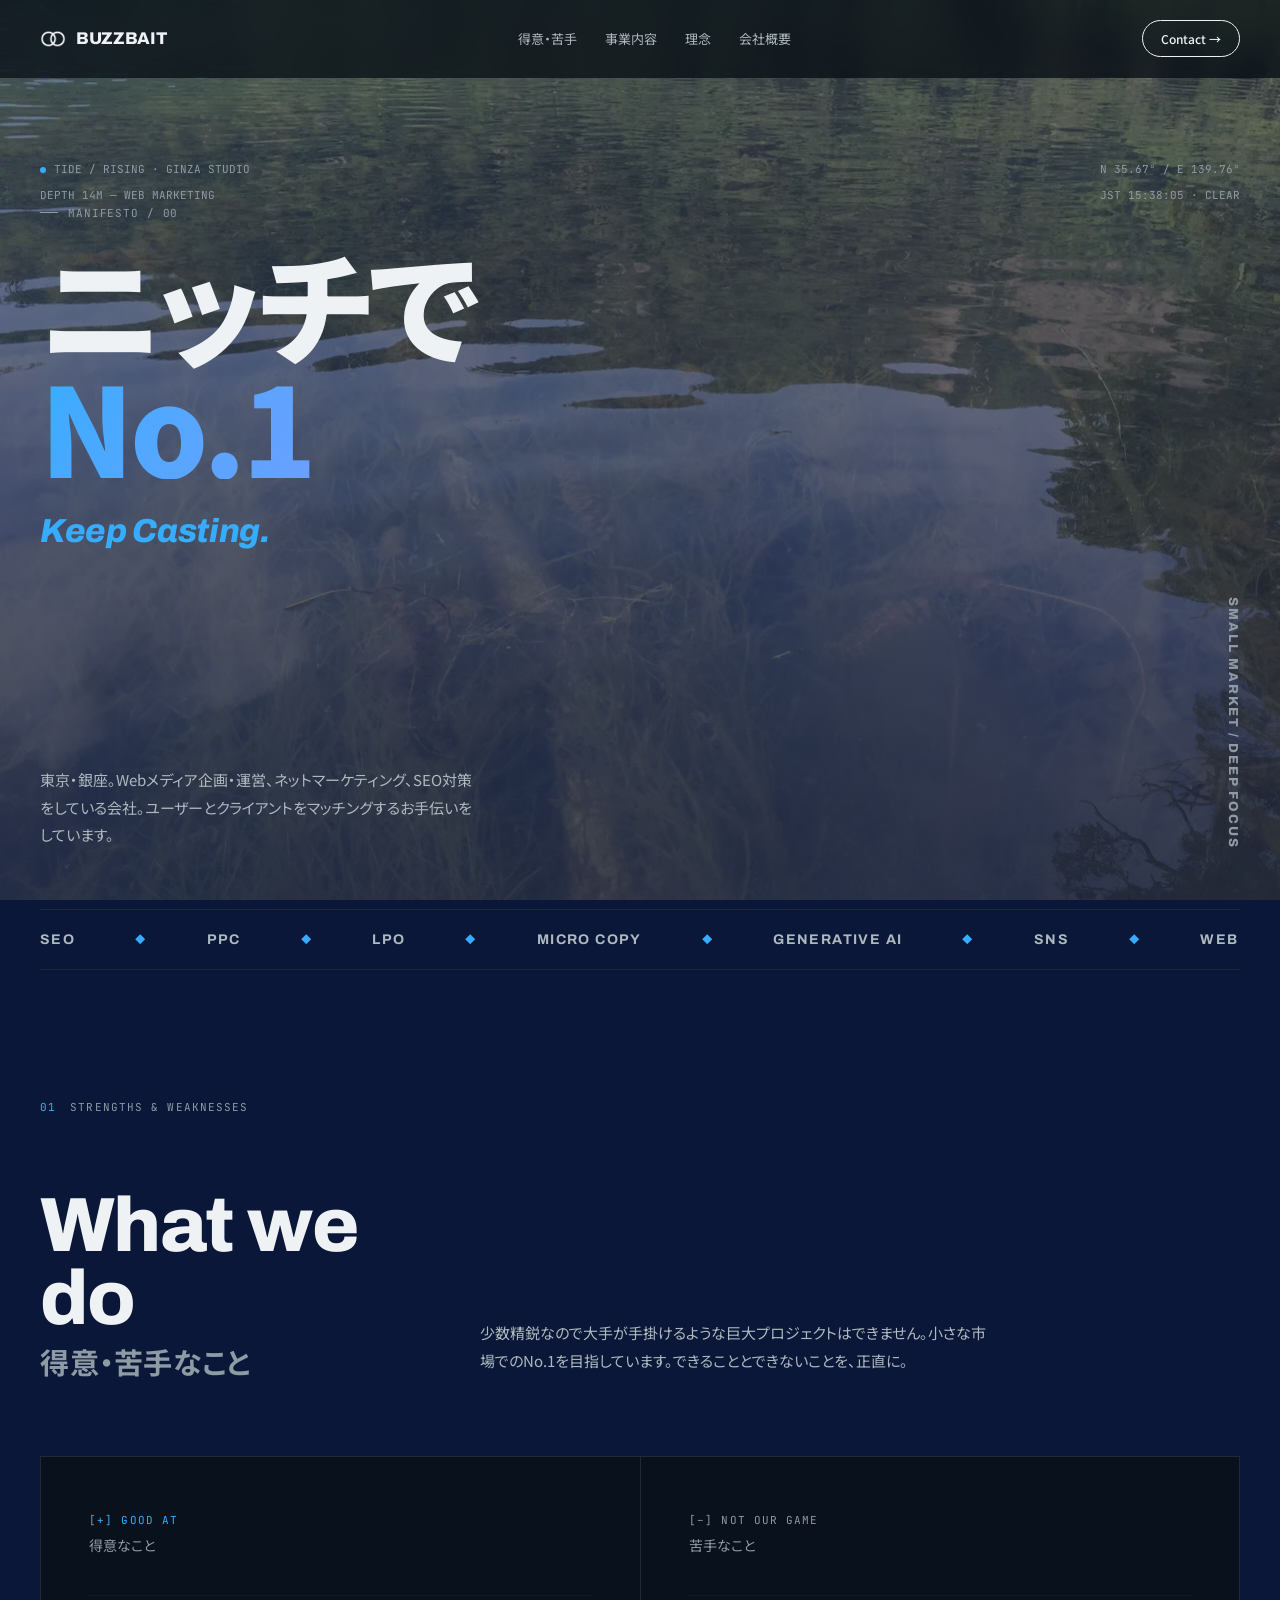
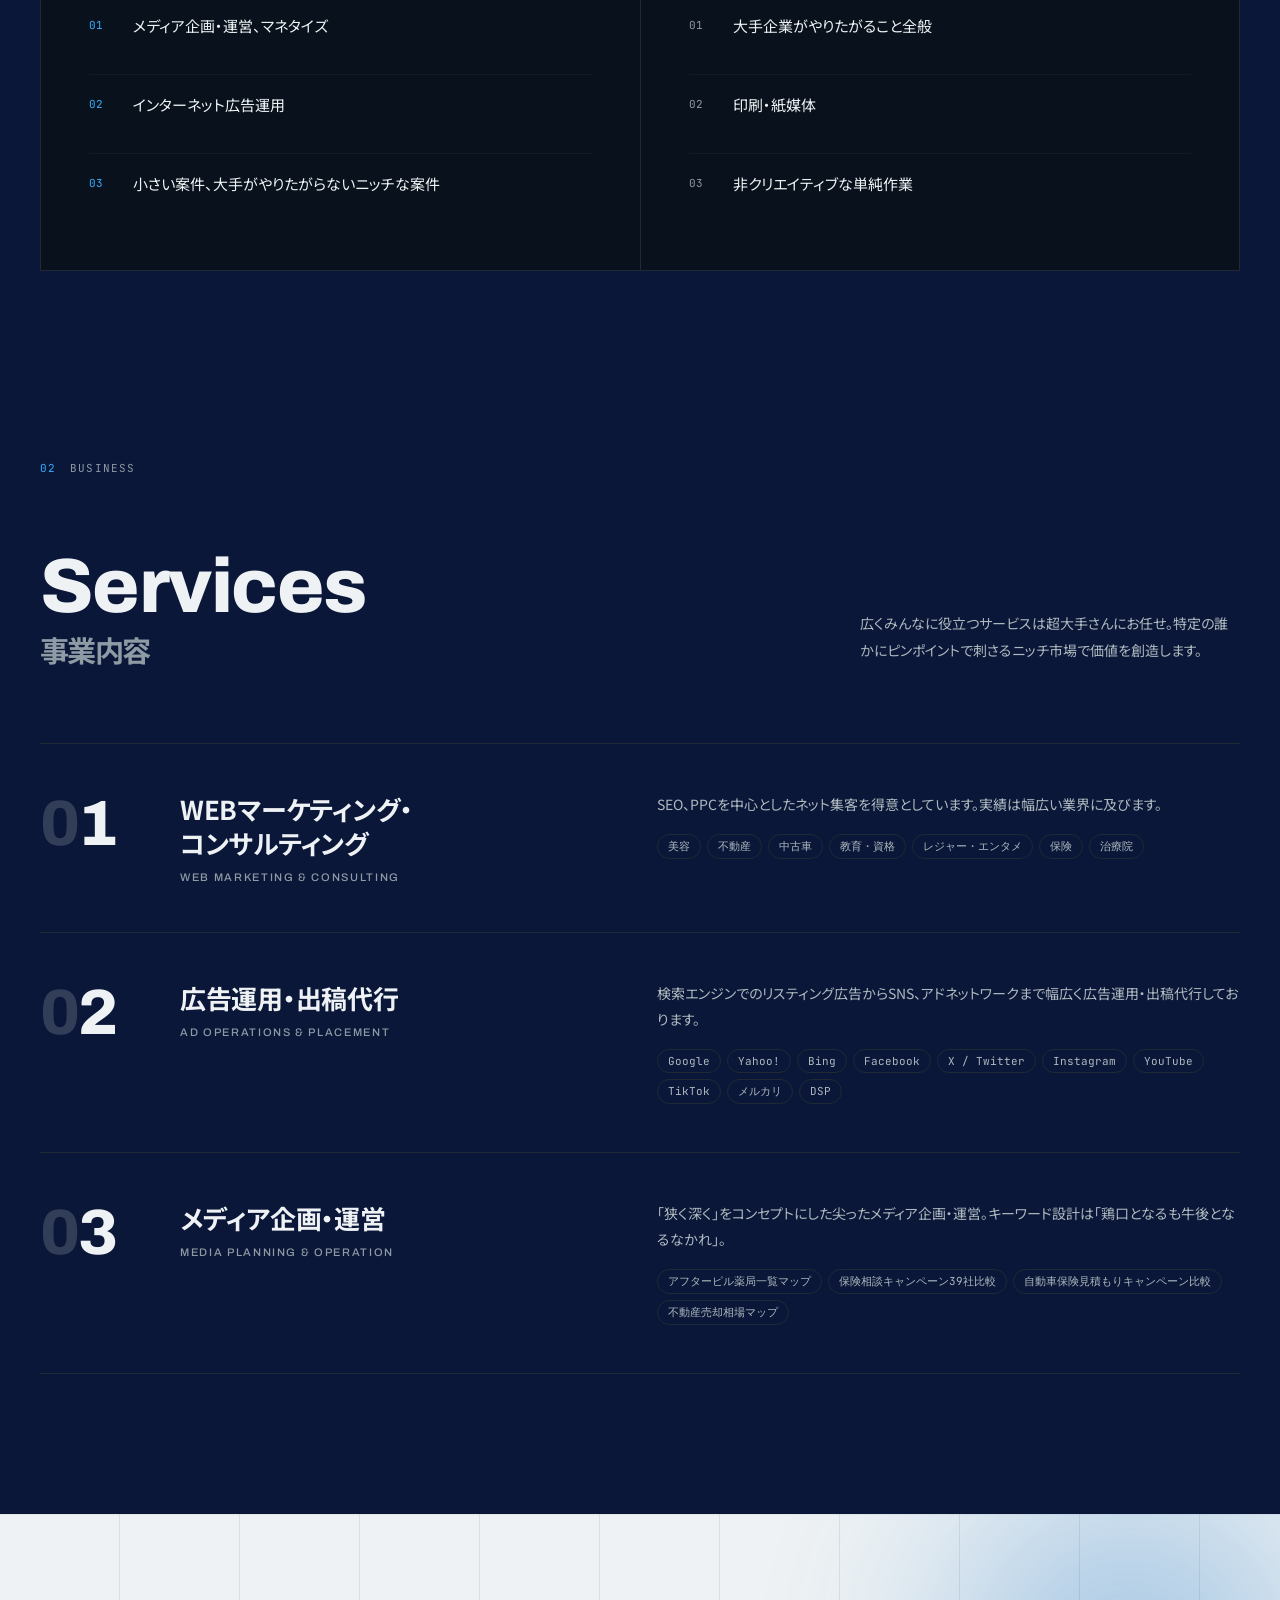
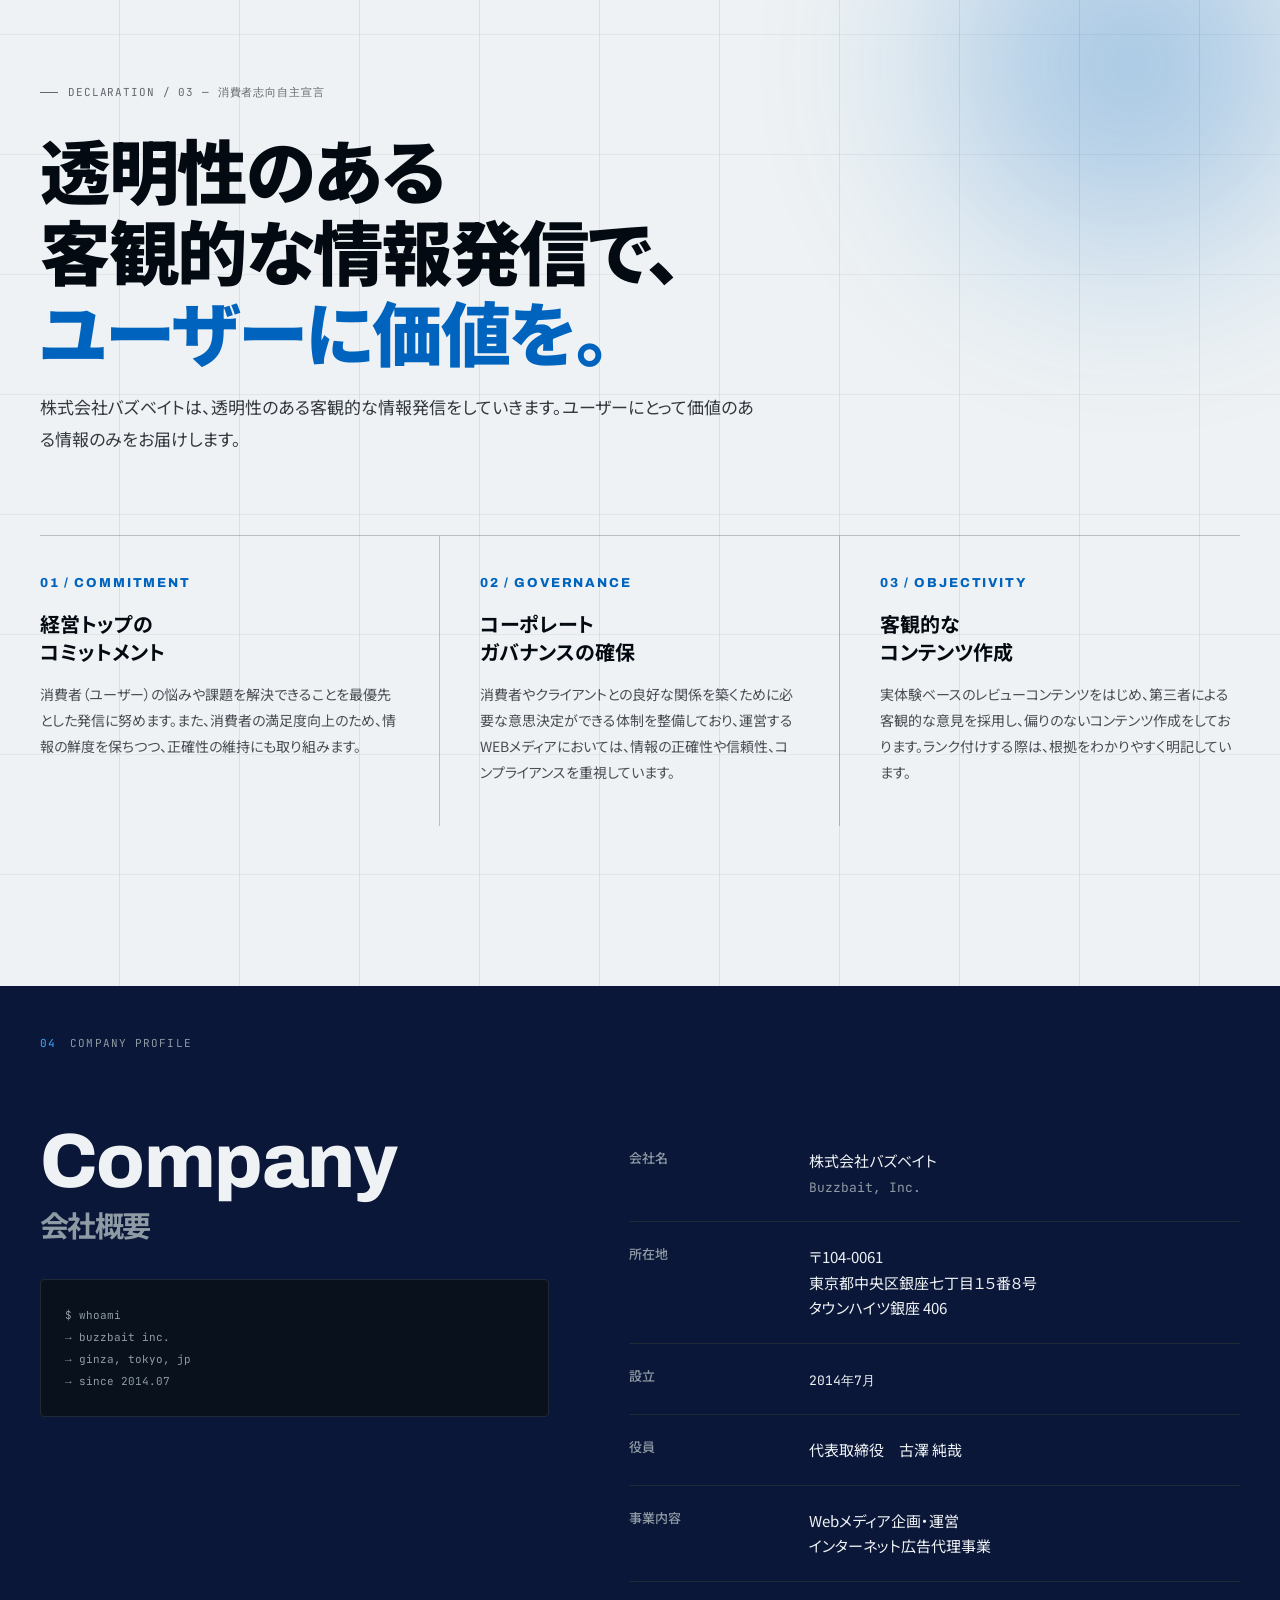
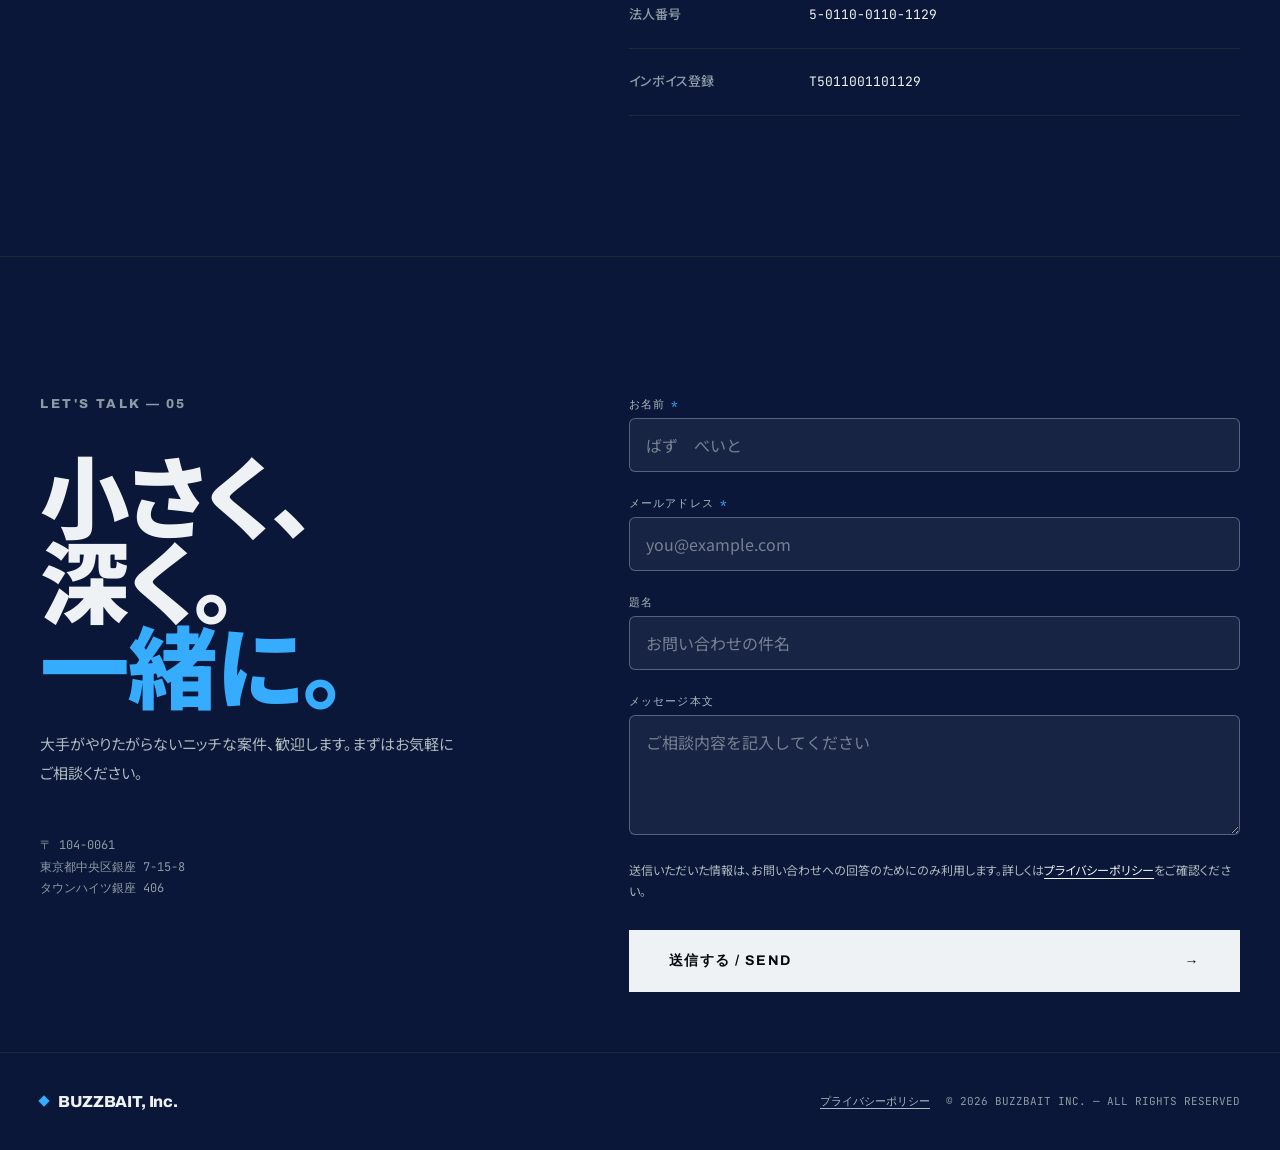
==== commit f1f11b1b: "Cut page weight by ~70%: self-hosted font subsets, WebP backdrop, small icons Measured on the home p" ====
--- a/index.html
+++ b/index.html
@@ -11,12 +11,14 @@
 <meta name="format-detection" content="telephone=no">
 <meta name="robots" content="index, follow">
 <link rel="canonical" href="https://buzzbait.co.jp/">
-<link rel="preconnect" href="https://fonts.googleapis.com">
-<link rel="preconnect" href="https://fonts.gstatic.com" crossorigin>
-<link rel="stylesheet" href="https://fonts.googleapis.com/css2?family=Noto+Sans+JP:wght@400;500;700;900&family=Archivo:ital,wght@0,500;0,700;0,800;1,800&family=JetBrains+Mono:wght@400&display=swap">
+<!-- fonts:begin -->
+<link rel="preload" href="/assets/fonts/noto-sans-jp-400-55865581da.woff2" as="font" type="font/woff2" crossorigin>
+<link rel="preload" href="/assets/fonts/noto-sans-jp-400-723d7fcb19.woff2" as="font" type="font/woff2" crossorigin>
+<link rel="preload" href="/assets/fonts/noto-sans-jp-900-b0b24650db.woff2" as="font" type="font/woff2" crossorigin>
+<!-- fonts:end -->
 <link rel="stylesheet" href="/styles.css">
-<link rel="icon" type="image/png" href="/assets/favicon.png">
-<link rel="apple-touch-icon" href="/assets/favicon.png">
+<link rel="icon" type="image/png" sizes="32x32" href="/assets/favicon-32.png">
+<link rel="apple-touch-icon" href="/assets/apple-touch-icon.png">
 <noscript><style>.reveal{opacity:1;transform:none}</style></noscript>
 
 <!-- Open Graph / Twitter -->
--- a/styles.css
+++ b/styles.css
@@ -1,4 +1,87 @@
 /* buzzbait renewal — cool corporate */
+
+/* fonts:begin — generated by tools/build-fonts.py, do not edit by hand */
+@font-face {
+  font-family: 'Archivo';
+  font-style: normal;
+  font-weight: 500;
+  font-display: swap;
+  src: url("/assets/fonts/archivo-500-d9722196f6.woff2") format('woff2');
+  unicode-range: U+20, U+26, U+41-45, U+47, U+49, U+4b-50, U+52-55, U+57, U+a0;
+}
+@font-face {
+  font-family: 'Archivo';
+  font-style: normal;
+  font-weight: 700;
+  font-display: swap;
+  src: url("/assets/fonts/archivo-700-df695f7c3e.woff2") format('woff2');
+  unicode-range: U+20, U+2f, U+41-45, U+47-49, U+4b-50, U+52-54, U+56-57, U+59, U+a0, U+2026;
+}
+@font-face {
+  font-family: 'Archivo';
+  font-style: italic;
+  font-weight: 800;
+  font-display: swap;
+  src: url("/assets/fonts/archivo-800i-583436ec11.woff2") format('woff2');
+  unicode-range: U+20, U+2e, U+43, U+4b, U+61, U+65, U+67, U+69, U+6e, U+70, U+73-74, U+a0;
+}
+@font-face {
+  font-family: 'Archivo';
+  font-style: normal;
+  font-weight: 800;
+  font-display: swap;
+  src: url("/assets/fonts/archivo-800-2aa292ac73.woff2") format('woff2');
+  unicode-range: U+20, U+27, U+2c, U+2e-35, U+41-47, U+49-50, U+52-57, U+59-5a, U+61, U+63-65, U+68-69, U+6d-70, U+72-74, U+76-77, U+79, U+a0, U+2014;
+}
+@font-face {
+  font-family: 'JetBrains Mono';
+  font-style: normal;
+  font-weight: 400;
+  font-display: swap;
+  src: url("/assets/fonts/jetbrains-mono-400-0690be1e7f.woff2") format('woff2');
+  unicode-range: U+20-21, U+24, U+26, U+2a-3a, U+41-50, U+52-5b, U+5d, U+61-63, U+65, U+67-70, U+72-75, U+77, U+79-7a, U+a0, U+a9, U+b0, U+b7, U+2013-2014;
+}
+@font-face {
+  font-family: 'Noto Sans JP';
+  font-style: normal;
+  font-weight: 400;
+  font-display: swap;
+  src: url("/assets/fonts/noto-sans-jp-400-55865581da.woff2") format('woff2');
+  unicode-range: U+20, U+2c-32, U+34-36, U+39, U+40-43, U+45-46, U+49, U+4c, U+4e-50, U+52-53, U+55, U+57, U+61-66, U+69, U+6b-70, U+72-75, U+78-79, U+a0, U+2192, U+3000-3002, U+3005, U+300c-300d, U+3012, U+3042, U+3044, U+3046, U+3048, U+304a-306b, U+306e-3074, U+3078-307a, U+307e-3082, U+3084, U+3088-308c, U+308f, U+3092-3094, U+3099-309a, U+30a2-30a4, U+30a6-30a9, U+30ab-30bc, U+30bf-30c9, U+30cb, U+30cd, U+30cf-30de, U+30e0-30e1, U+30e5-30ed, U+30ef, U+30f3-30f4, U+30f7, U+30fb-30fc, U+4e00-4e01, U+4e03, U+4e09-4e0b, U+4e2d, U+4e73, U+4e8b, U+4eac, U+4eba, U+4ed6, U+4ed8, U+4ee3-4ee5, U+4ef6, U+4efb, U+4f01, U+4f1a, U+4f1d, U+4f53, U+4f5c, U+4f7f, U+4f9b, U+4fa1, U+4fc2-4fc3, U+4fdd, U+4fe1, U+500b, U+5024, U+504f, U+505c, U+5065, U+5099, U+512a, U+5143, U+5148, U+5165, U+5168, U+516c, U+5185, U+51e6, U+51fa, U+5207, U+5229, U+5236-5237, U+523a, U+524a, U+524d, U+5275, U+529b, U+52a0, U+52aa, U+52b9, U+52d5, U+52d9, U+533a, U+5358, U+5370, U+53c2, U+53ca, U+53ce, U+53d6-53d7, U+53e3-53e4, U+53ef, U+53f7, U+5404, U+5408, U+540c-540d, U+5411, U+544a, U+54c1, U+54c9, U+54e1, U+554f, U+55b6, U+56de, U+56fd, U+5728, U+5730, U+57fa, U+5831, U+5834, U+5883, U+5897, U+5927, U+592e, U+5931, U+597d, U+59d4, U+5a92, U+5b63, U+5b88-5b89, U+5b9a, U+5b9f, U+5ba2, U+5bb9, U+5bfe, U+5c0f, U+5c11, U+5c16, U+5c4a, U+5de8, U+5e02-5e03, U+5e38, U+5e45, U+5e74, U+5e83, U+5e95, U+5ea6-5ea7, U+5eb7, U+5f0f, U+5f15, U+5f53, U+5f79, U+5f8b-5f8c, U+5f93, U+5f97, U+5fc3, U+5fc5, U+5fdc, U+5ff5, U+601d, U+6027;
+}
+@font-face {
+  font-family: 'Noto Sans JP';
+  font-style: normal;
+  font-weight: 400;
+  font-display: swap;
+  src: url("/assets/fonts/noto-sans-jp-400-723d7fcb19.woff2") format('woff2');
+  unicode-range: U+60a9, U+60c5, U+610f, U+6210, U+6240, U+624b, U+6253, U+6271, U+628a, U+62bc, U+62e0-62e1, U+6301, U+6307, U+639b, U+63a1-63a2, U+63aa, U+63b2, U+63d0, U+63e1, U+640d, U+6442, U+6539, U+6570, U+6574, U+65e5, U+660e, U+6642, U+66ae, U+6700, U+6708-6709, U+671f, U+672c, U+6771, U+6790, U+682a, U+6839, U+6848, U+691c, U+696d, U+6982, U+69cb, U+6a5f, U+6b21, U+6b53, U+6b62-6b63, U+6b73, U+6bc0, U+6c17, U+6c42, U+6c7a, U+6cc1, U+6cd5, U+6d3b, U+6d88, U+6df1, U+6e80, U+6ec5, U+6f0f, U+6fa4, U+70b9, U+7167, U+725b, U+7279, U+72b6, U+72ed, U+732e, U+7406, U+74b0, U+751f, U+7528, U+7531, U+753b, U+754c, U+756a, U+767a, U+7684, U+76ee, U+76f4, U+76f8, U+77e5, U+78ba, U+793a, U+793e, U+79f0, U+79fb, U+7a3f, U+7a93, U+7acb, U+7b2c, U+7b49, U+7b54, U+7b56, U+7ba1, U+7bc0, U+7bc9, U+7c73, U+7cbe, U+7d14, U+7d19, U+7d22, U+7d44, U+7d4c, U+7d61, U+7d99-7d9a, U+7dad, U+7de0, U+7e3e, U+7f6e, U+8005, U+80fd, U+822c, U+826f, U+82e6, U+884c, U+8868, U+88fd, U+8981, U+898b, U+8996, U+89aa, U+89b3, U+89e3, U+8a02, U+8a08, U+8a18, U+8a2d, U+8a66, U+8a73, U+8a8d, U+8ab0, U+8ab2, U+8ac7, U+8acb, U+8b1b, U+8b77, U+8ca2, U+8cbb, U+8cea, U+8d08, U+8d85, U+8db3, U+8df5, U+8efd, U+8f09, U+8fb2, U+8fce, U+8ffd, U+9001, U+900f, U+901a, U+9020, U+9023, U+9032, U+904b, U+9069, U+9075, U+90fd, U+914d, U+916a, U+91cd, U+9280, U+92ed, U+958b, U+9593, U+95a2, U+9632, U+9664, U+968f, U+969b, U+96c6, U+975e, U+9810, U+983c, U+984c, U+98f2, U+9a13, U+9bae, U+9d8f, U+ff08-ff09, U+ff11, U+ff15, U+ff18, U+ff1a;
+}
+@font-face {
+  font-family: 'Noto Sans JP';
+  font-style: normal;
+  font-weight: 500;
+  font-display: swap;
+  src: url("/assets/fonts/noto-sans-jp-500-cbae872478.woff2") format('woff2');
+  unicode-range: U+20, U+43, U+61, U+63, U+6e-6f, U+74, U+a0, U+2192, U+3078-307a, U+308b, U+3099-309a, U+30a4, U+30b7-30ba, U+30c3, U+30c8-30c9, U+30d5-30dd, U+30f3, U+30fc, U+4e8b, U+4eba, U+4f1a, U+5185, U+53f7, U+540d, U+54e1, U+5728, U+5730, U+5bb9, U+5f79, U+623b, U+6240, U+696d, U+6cd5, U+756a, U+767b, U+793e, U+7acb, U+8a2d, U+9332;
+}
+@font-face {
+  font-family: 'Noto Sans JP';
+  font-style: normal;
+  font-weight: 700;
+  font-display: swap;
+  src: url("/assets/fonts/noto-sans-jp-700-247278ba7d.woff2") format('woff2');
+  unicode-range: U+20, U+2e, U+31-38, U+42, U+45, U+4e, U+57, U+62, U+65, U+6f, U+a0, U+2014, U+3053-3054, U+3059-305a, U+3066-306a, U+306e, U+3078-307a, U+308b, U+3099-309a, U+30a2-30a4, U+30ab-30ac, U+30af-30ba, U+30c1-30cb, U+30cf-30e1, U+30e8, U+30ea-30ec, U+30f3, U+30fb-30fc, U+4e09, U+4e73, U+4e8b, U+4eba, U+4ee3, U+4f01, U+4f1a, U+4f5c, U+4f9b, U+4fc3, U+4fdd, U+500b, U+5148, U+5168, U+5185, U+51fa, U+5229, U+53d6, U+544a, U+54c1, U+54e1, U+55b6, U+5831, U+5916, U+5b89, U+5b9a, U+5ba2, U+5bb9, U+5e03, U+5e83, U+5ea7, U+5f0f, U+5f15, U+5f97, U+60c5, U+610f, U+6210, U+624b, U+63d0, U+6539, U+671f, U+672c, U+682a, U+696d, U+6982, U+6c42, U+6d88, U+725b, U+7406, U+7528, U+753b, U+7684, U+76ee, U+78ba, U+793a, U+793e, U+7a3f, U+7b2c, U+7b49, U+7b54, U+7ba1, U+7d4c, U+8005, U+82e6, U+884c, U+88fd, U+8981, U+89b3, U+8acb, U+8cbb, U+8d08, U+9032, U+904b, U+90e8, U+914d, U+9280, U+958b;
+}
+@font-face {
+  font-family: 'Noto Sans JP';
+  font-style: normal;
+  font-weight: 900;
+  font-display: swap;
+  src: url("/assets/fonts/noto-sans-jp-900-b0b24650db.woff2") format('woff2');
+  unicode-range: U+20, U+2e, U+31, U+4e, U+6f, U+a0, U+3001-3002, U+3042, U+304b-304c, U+304f-3050, U+3055-3056, U+305b-305c, U+3064-306b, U+306e, U+307e, U+3089-308b, U+3092-3093, U+3099-309a, U+30a4, U+30b5-30b8, U+30c1-30c3, U+30cb, U+30cf-30d1, U+30d5-30dd, U+30e6, U+30e9-30ea, U+30fc, U+4e00, U+4e73, U+4fa1, U+4fc2, U+4fe1, U+5024, U+5065, U+5831, U+5ba2, U+5c0f, U+5eb7, U+6027, U+60c5, U+660e, U+676f, U+6df1, U+725b, U+767a, U+7684, U+7dd2, U+898b, U+89b3, U+900f, U+95a2;
+}
+/* fonts:end */
 /* Web fonts are loaded with <link rel="preconnect"> + <link rel="stylesheet"> in each page's <head>. */
 
 .visually-hidden {
@@ -74,7 +157,7 @@
   overflow: hidden;
   background:
     linear-gradient(rgba(11,23,56,.55), rgba(11,23,56,.75)),
-    url("assets/water-main.jpg") center / cover no-repeat,
+    url("/assets/water-main.webp") center / cover no-repeat,
     #0b1738;
 }
 
